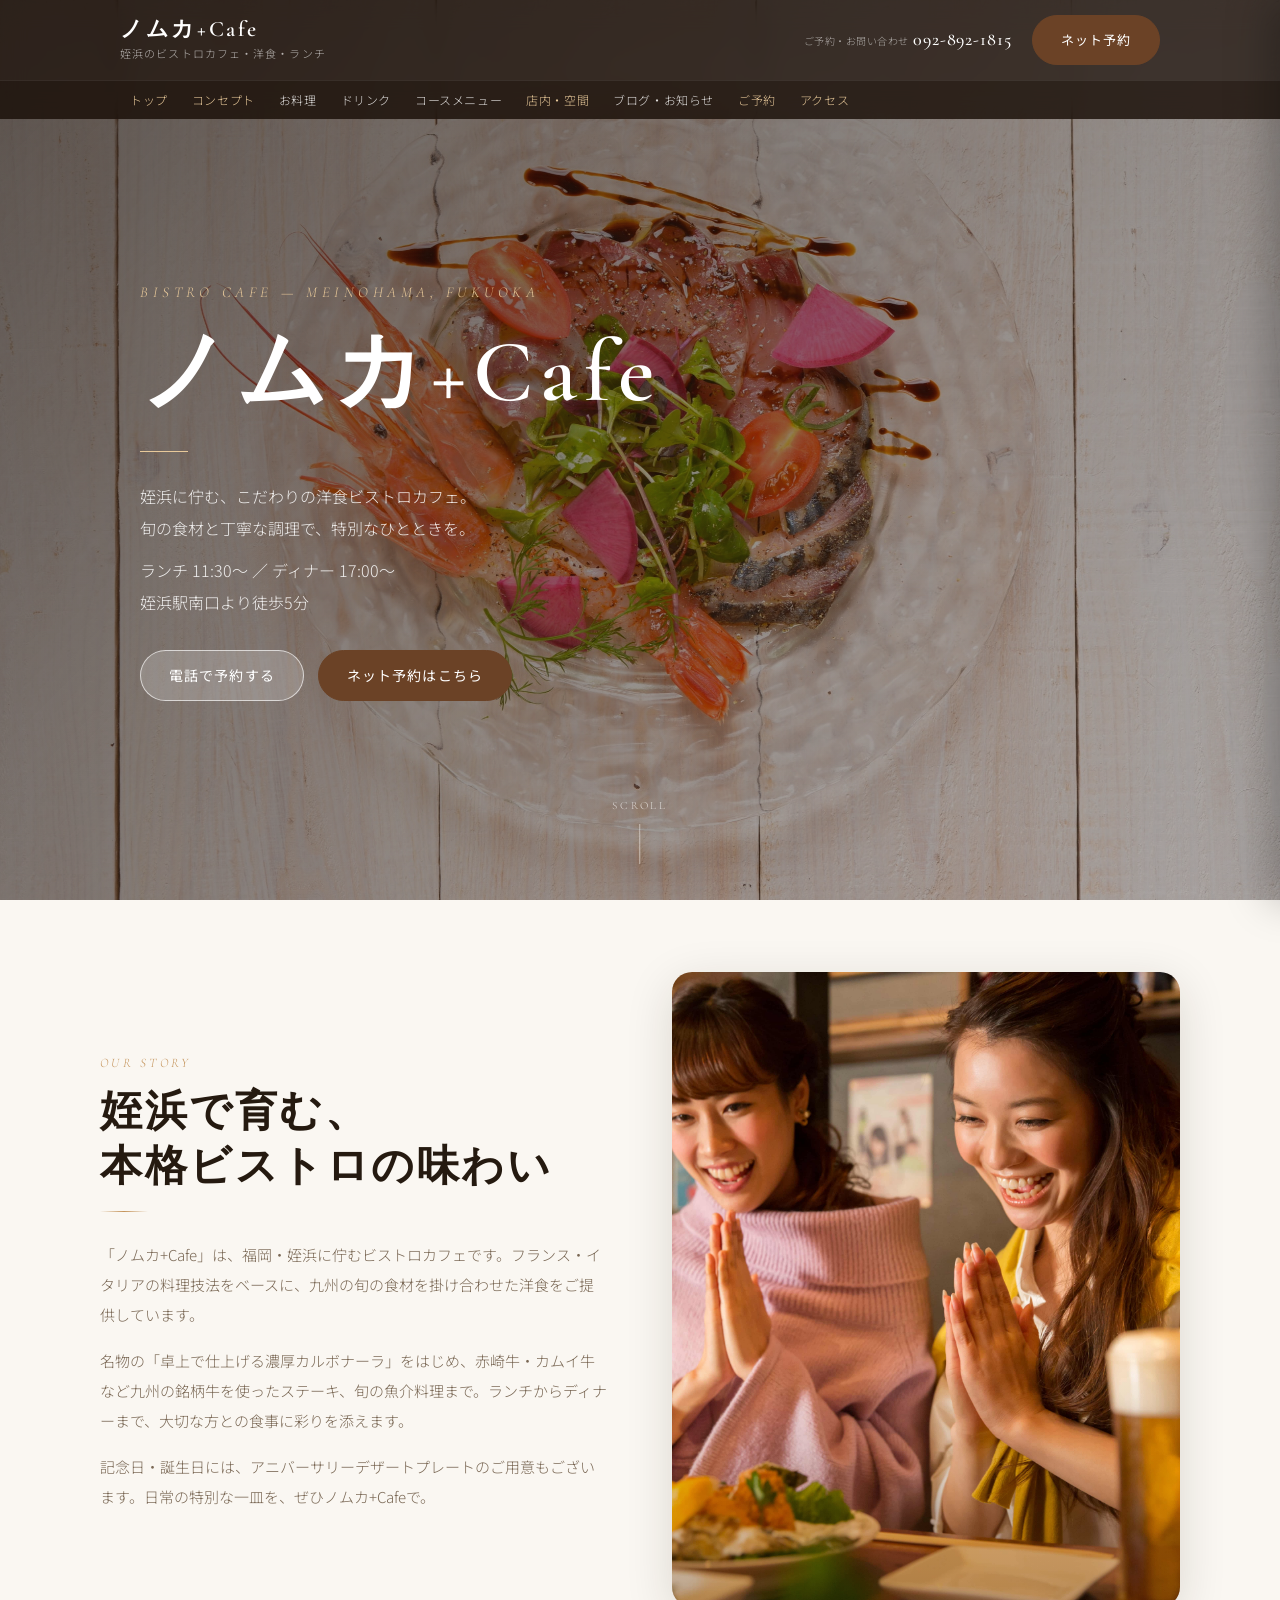
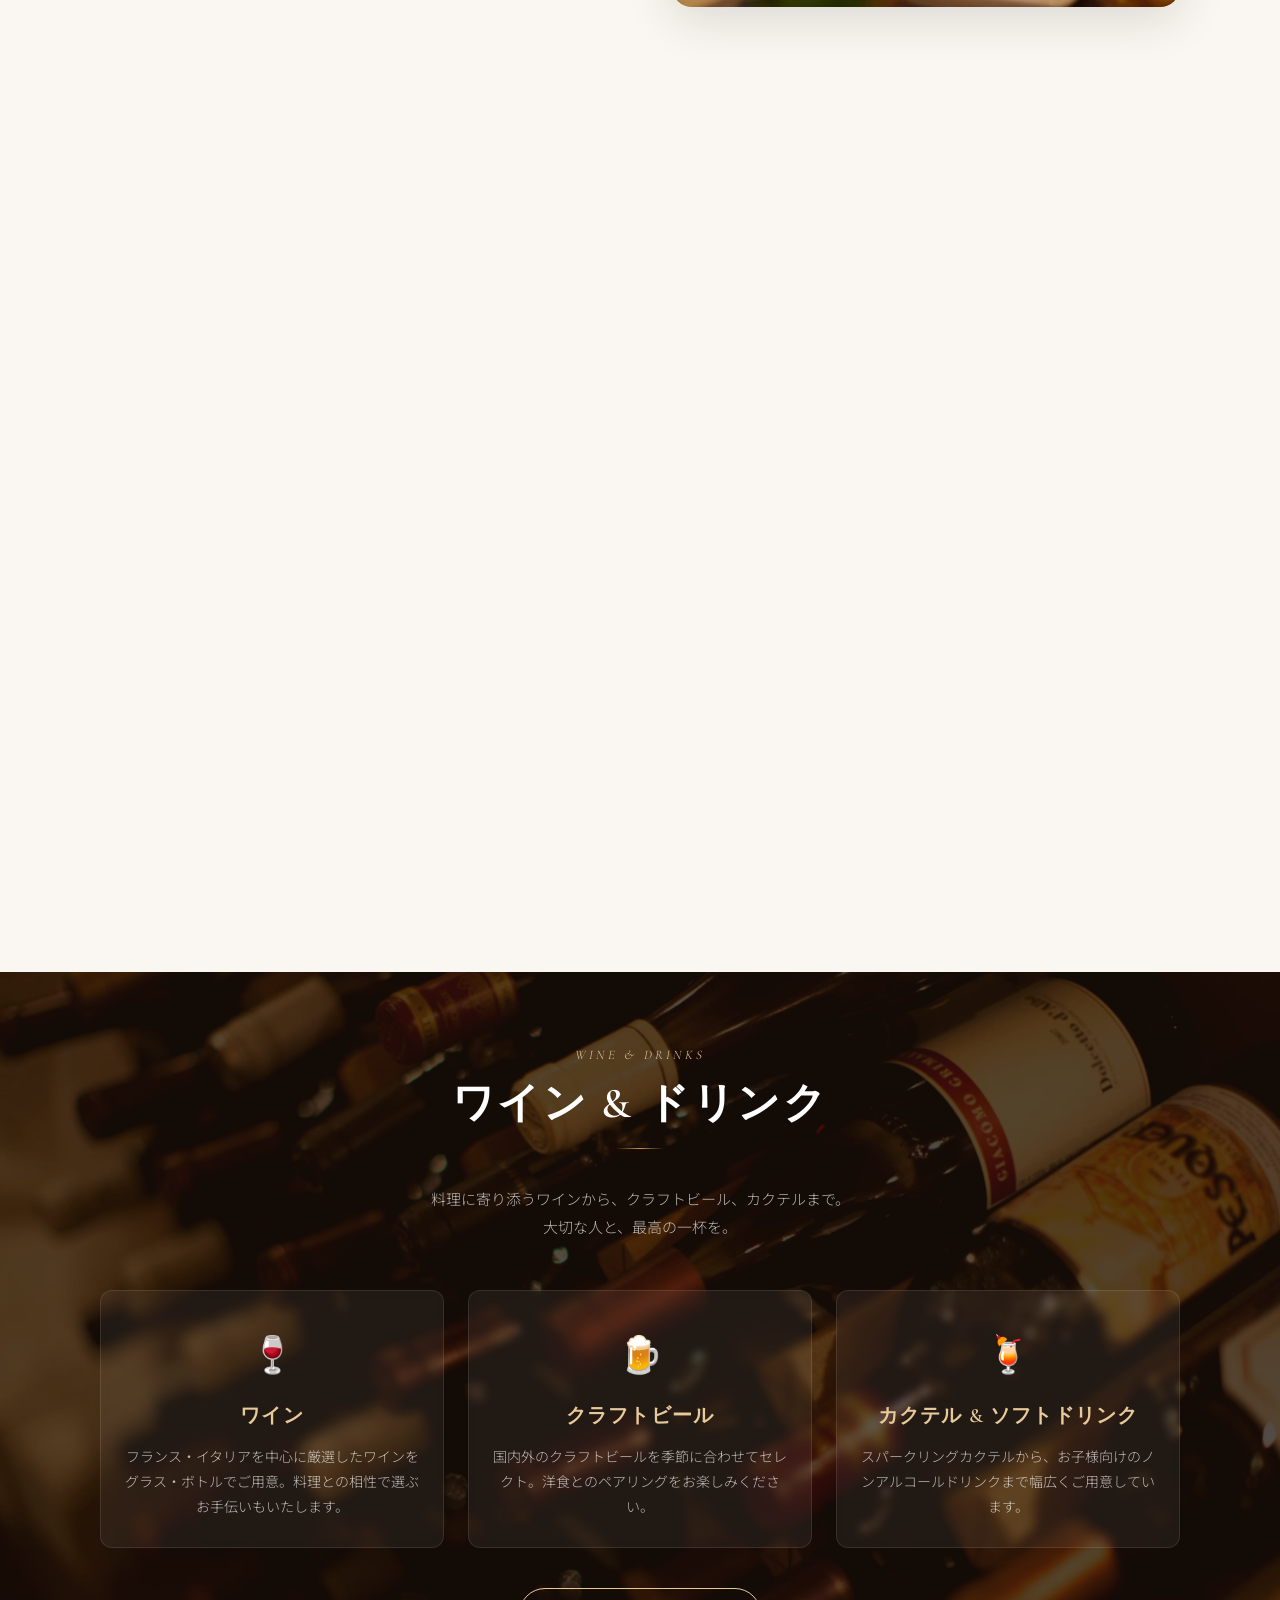
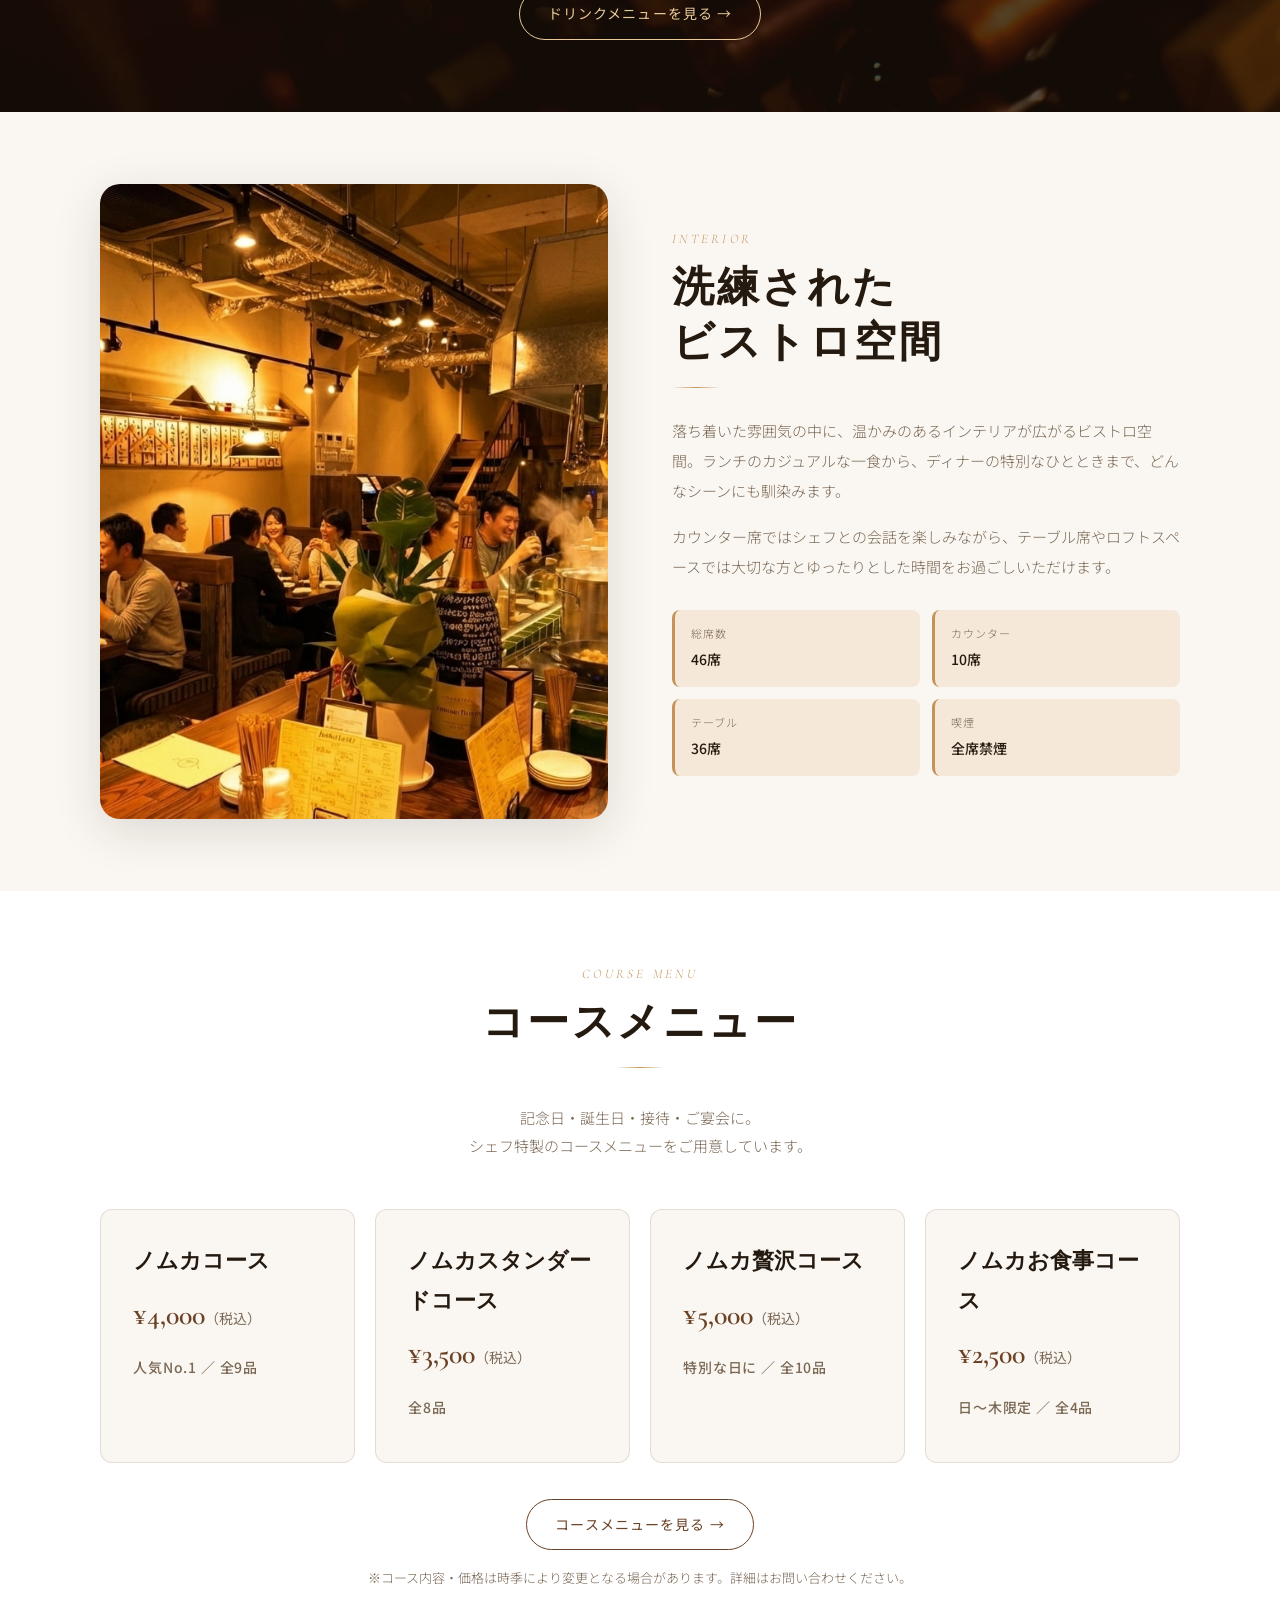
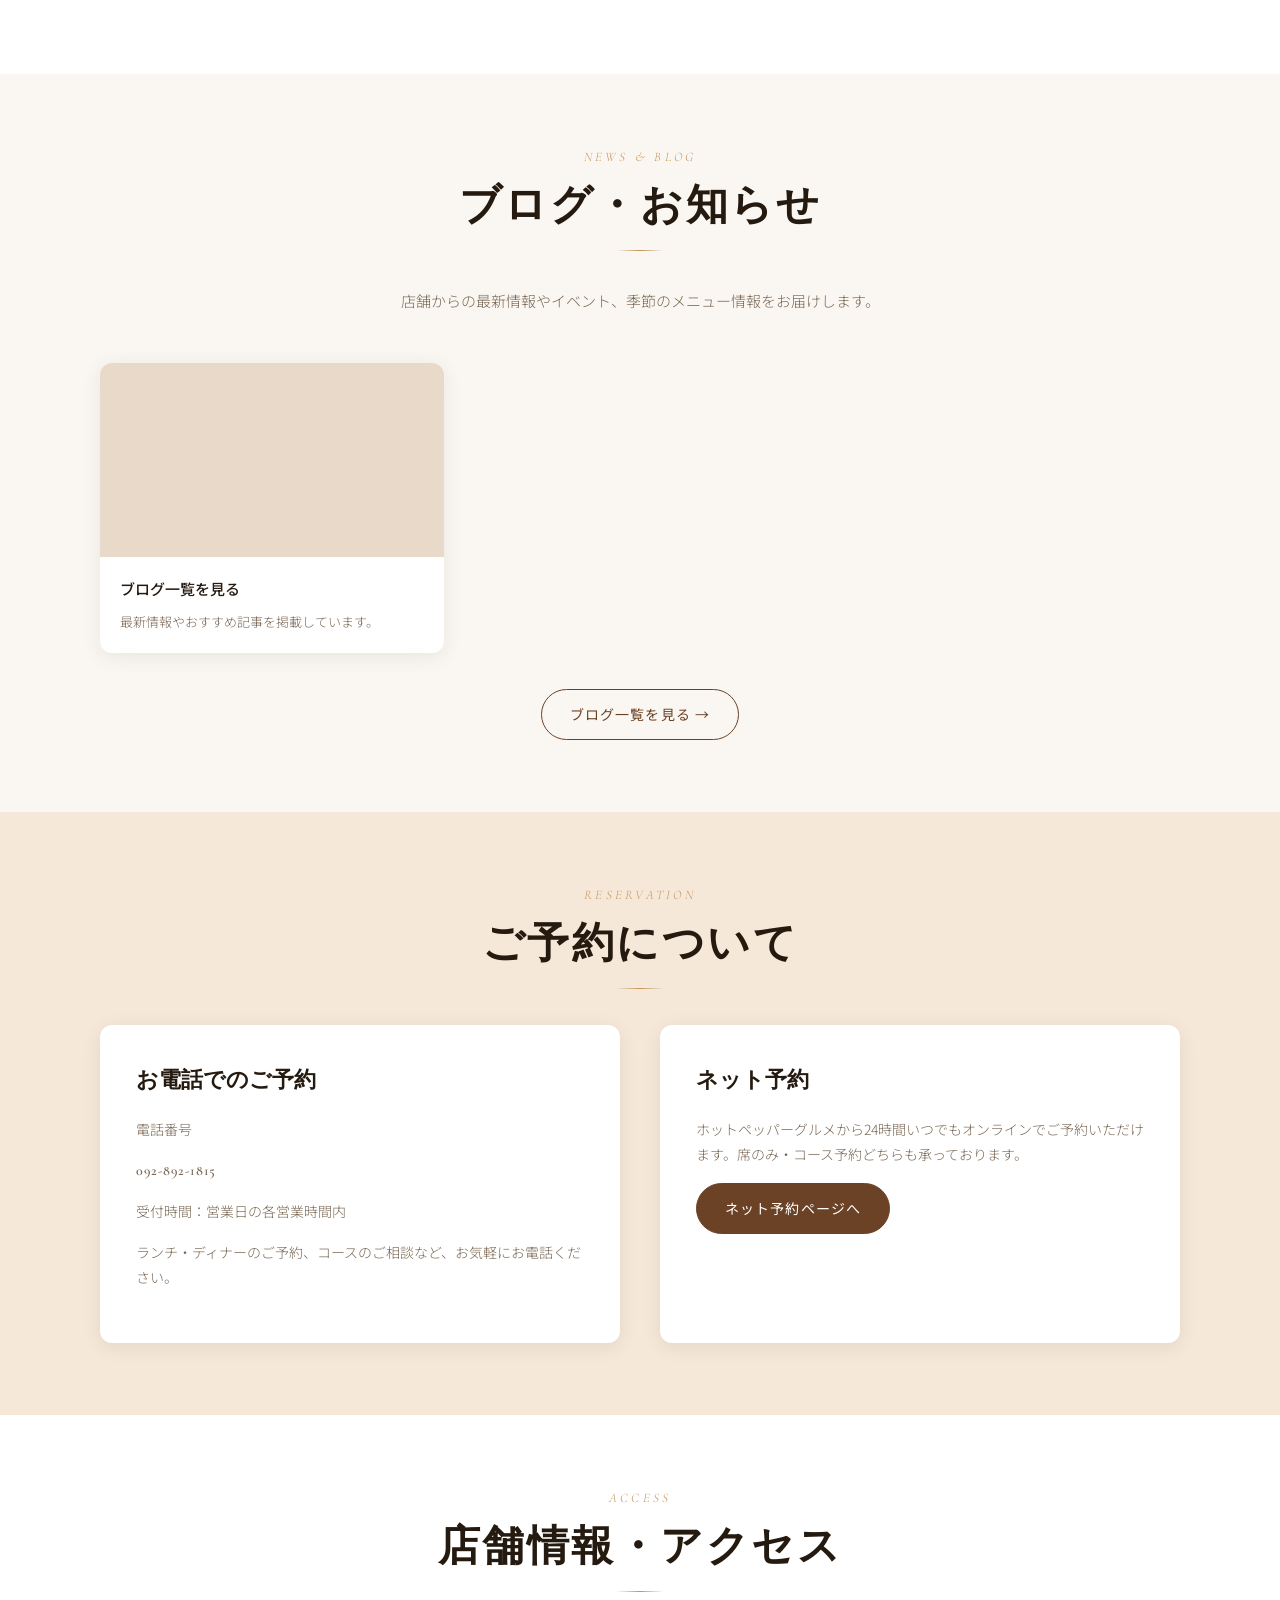
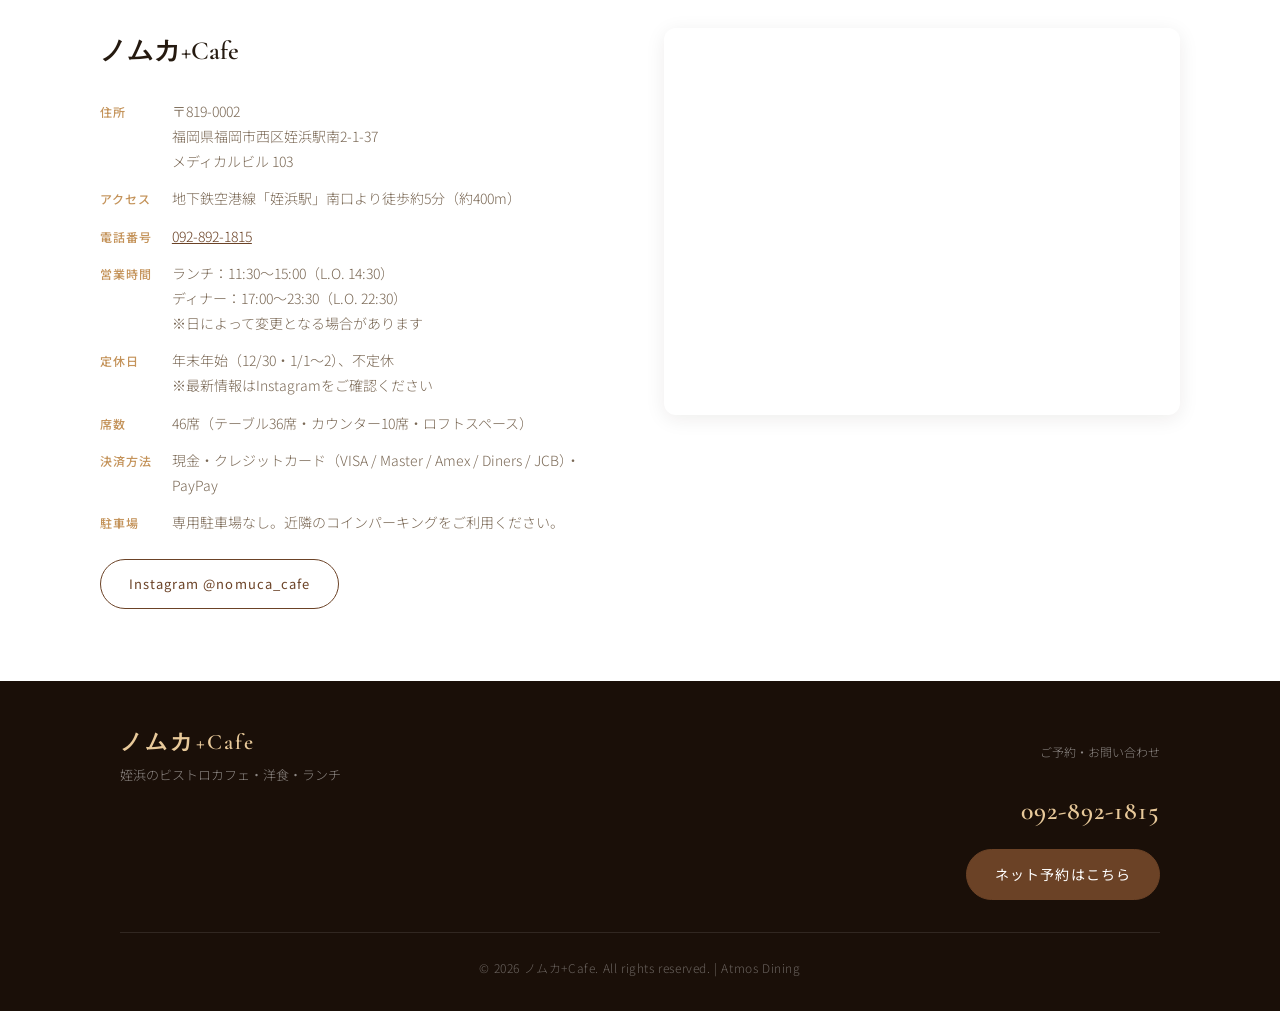
==== index.html @ c775be02 "Reduce space image size; simplify course cards on home - space-image-wrap aspect-ratio: 3/4 → 4/5 (s" ====
<!DOCTYPE html>
<html lang="ja">
<head>
<!-- Google tag (gtag.js) -->
<script async src="https://www.googletagmanager.com/gtag/js?id=G-XXXXXXXXXX"></script>
<script>
  window.dataLayer = window.dataLayer || [];
  function gtag(){dataLayer.push(arguments);}
  gtag('js', new Date());
  gtag('config', 'G-XXXXXXXXXX');
</script>
<meta charset="UTF-8">
<title>【公式】ノムカ+Cafe｜姪浜のビストロカフェ・洋食・ランチ・ディナー</title>
<meta name="viewport" content="width=device-width, initial-scale=1">
<meta name="description" content="福岡・姪浜のビストロカフェ「ノムカ+Cafe」。濃厚カルボナーラ・銘柄牛ステーキ・旬の洋食をランチ・ディナーでご提供。姪浜駅南口より徒歩5分。ご予約はお電話またはホットペッパーから。">
<link rel="icon" href="./favicon.ico">

<!-- Google Fonts -->
<link rel="preconnect" href="https://fonts.googleapis.com">
<link rel="preconnect" href="https://fonts.gstatic.com" crossorigin>
<link href="https://fonts.googleapis.com/css2?family=Cormorant+Garamond:ital,wght@0,400;0,500;0,600;1,400;1,500&family=Noto+Sans+JP:wght@300;400;500&display=swap" rel="stylesheet">

<link rel="stylesheet" href="./style.css">

<!-- 構造化データ：Restaurant -->
<script type="application/ld+json">
{
  "@context": "https://schema.org",
  "@type": "Restaurant",
  "name": "ノムカ+Cafe",
  "image": "https://nomuca-cafe.jp/images/hero-1.jpg",
  "url": "https://nomuca-cafe.jp/",
  "telephone": "092-892-1815",
  "servesCuisine": ["イタリアン","フレンチ","洋食","ビストロ","カフェ"],
  "priceRange": "￥￥",
  "hasMenu": "https://nomuca-cafe.jp/menu.html",
  "reservationUrl": "https://www.hotpepper.jp/strJ001162586/",
  "acceptsReservations": true,
  "currenciesAccepted": "JPY",
  "paymentAccepted": "現金, クレジットカード, PayPay",
  "publicAccess": true,
  "smokingAllowed": false,
  "hasMap": "https://maps.app.goo.gl/DtW5cvvBYg1HdYsL7",
  "sameAs": ["https://www.instagram.com/nomuca_cafe/"],
  "address": {
    "@type": "PostalAddress",
    "streetAddress": "姪浜駅南2-1-37 メディカルビル103",
    "addressLocality": "福岡市西区",
    "addressRegion": "福岡県",
    "postalCode": "819-0002",
    "addressCountry": "JP"
  },
  "geo": {
    "@type": "GeoCoordinates",
    "latitude": 33.5838,
    "longitude": 130.3329
  },
  "openingHoursSpecification": [
    {
      "@type": "OpeningHoursSpecification",
      "dayOfWeek": ["Monday","Tuesday","Wednesday","Thursday","Friday","Saturday","Sunday"],
      "opens": "11:30",
      "closes": "15:00"
    },
    {
      "@type": "OpeningHoursSpecification",
      "dayOfWeek": ["Monday","Tuesday","Wednesday","Thursday","Friday","Saturday","Sunday"],
      "opens": "17:00",
      "closes": "23:30"
    }
  ]
}
</script>

<!-- 構造化データ：FAQ（AEO対策） -->
<script type="application/ld+json">
{
  "@context": "https://schema.org",
  "@type": "FAQPage",
  "mainEntity": [
    {
      "@type": "Question",
      "name": "ノムカ+Cafeの営業時間は？",
      "acceptedAnswer": {
        "@type": "Answer",
        "text": "ランチは11:30〜15:00（L.O. 14:30）、ディナーは17:00〜23:30（L.O. 22:30）営業しています。"
      }
    },
    {
      "@type": "Question",
      "name": "ノムカ+Cafeはどこにありますか？",
      "acceptedAnswer": {
        "@type": "Answer",
        "text": "福岡県福岡市西区姪浜駅南2-1-37 メディカルビル103にあります。地下鉄空港線「姪浜駅」南口より徒歩約5分です。"
      }
    },
    {
      "@type": "Question",
      "name": "ノムカ+Cafeの予約はできますか？",
      "acceptedAnswer": {
        "@type": "Answer",
        "text": "はい、お電話（092-892-1815）またはホットペッパーグルメのネット予約にてご予約いただけます。"
      }
    },
    {
      "@type": "Question",
      "name": "ノムカ+Cafeの定休日はいつですか？",
      "acceptedAnswer": {
        "@type": "Answer",
        "text": "年末年始（12月30日・1月1日〜2日）のほか不定休です。最新情報はInstagram（@nomuca_cafe）でご確認ください。"
      }
    },
    {
      "@type": "Question",
      "name": "ノムカ+Cafeに駐車場はありますか？",
      "acceptedAnswer": {
        "@type": "Answer",
        "text": "専用駐車場はございません。近隣のコインパーキングをご利用ください。"
      }
    },
    {
      "@type": "Question",
      "name": "ノムカ+Cafeで使える支払い方法は？",
      "acceptedAnswer": {
        "@type": "Answer",
        "text": "現金・クレジットカード（VISA・Mastercard・Amex・Diners・JCB）・PayPayに対応しています。"
      }
    },
    {
      "@type": "Question",
      "name": "ノムカ+Cafeの名物メニューは？",
      "acceptedAnswer": {
        "@type": "Answer",
        "text": "卓上で仕上げる濃厚カルボナーラや、赤崎牛・カムイ牛などの銘柄牛ステーキが人気です。フランス料理・イタリア料理をベースにした洋食をご用意しています。"
      }
    },
    {
      "@type": "Question",
      "name": "ノムカ+Cafeは何席ありますか？",
      "acceptedAnswer": {
        "@type": "Answer",
        "text": "テーブル席36席・カウンター席10席・ロフトスペースを含む計46席ございます。お子様連れも歓迎、全席禁煙です。"
      }
    }
  ]
}
</script>

<!-- OGP -->
<meta property="og:type" content="website">
<meta property="og:site_name" content="ノムカ+Cafe">
<meta property="og:title" content="【公式】ノムカ+Cafe｜姪浜のビストロカフェ・洋食・ランチ・ディナー">
<meta property="og:description" content="福岡・姪浜のビストロカフェ。濃厚カルボナーラ・銘柄牛ステーキ・旬の洋食。姪浜駅南口より徒歩5分。">
<meta property="og:url" content="https://nomuca-cafe.jp/">
<meta property="og:image" content="https://nomuca-cafe.jp/images/hero-1.jpg">
<meta property="og:image:width" content="1200">
<meta property="og:image:height" content="630">
<meta name="twitter:card" content="summary_large_image">
<link rel="canonical" href="https://nomuca-cafe.jp/">
</head>

<body class="is-home" data-page="home">
<div id="top"></div>

<!-- 共通ヘッダー差し込み先 -->
<div id="shared-header"></div>

<main id="main">

  <!-- ========== HERO ========== -->
  <section class="hero">
    <div class="hero-slides" aria-hidden="true">
      <div class="hero-slide hero-slide-1 is-active"></div>
      <div class="hero-slide hero-slide-2"></div>
      <div class="hero-slide hero-slide-3"></div>
    </div>

    <div class="hero-inner">
      <p class="hero-eyebrow">Bistro Cafe — Meinohama, Fukuoka</p>
      <h1 class="hero-title">ノムカ+Cafe</h1>
      <div class="hero-divider"></div>
      <p class="hero-lead">
        姪浜に佇む、こだわりの洋食ビストロカフェ。<br>
        旬の食材と丁寧な調理で、特別なひとときを。
      </p>
      <p class="hero-lead">
        ランチ 11:30〜 ／ ディナー 17:00〜<br>
        姪浜駅南口より徒歩5分
      </p>
      <div class="hero-actions">
        <a href="tel:0928921815" class="btn-secondary"
          onclick="gtag('event','click_tel',{event_label:'hero_tel'});">
          電話で予約する
        </a>
        <a href="https://www.hotpepper.jp/strJ001162586/"
          target="_blank" rel="noopener" class="btn-primary"
          onclick="gtag('event','click_reserve',{event_label:'hero_reserve'});">
          ネット予約はこちら
        </a>
      </div>
    </div>

    <a href="#concept" class="scroll-indicator" aria-label="次のセクションへスクロール">
      <span class="scroll-indicator__text">Scroll</span>
      <span class="scroll-indicator__line"></span>
    </a>
  </section>

  <!-- ========== CONCEPT ========== -->
  <section id="concept" class="section concept">
    <div class="section-inner concept-inner">
      <div class="concept-text reveal-left">
        <span class="section-eyebrow">Our Story</span>
        <h2 class="section-title">姪浜で育む、<br>本格ビストロの味わい</h2>
        <div class="section-divider" style="margin-left:0;"></div>
        <p>「ノムカ+Cafe」は、福岡・姪浜に佇むビストロカフェです。フランス・イタリアの料理技法をベースに、九州の旬の食材を掛け合わせた洋食をご提供しています。</p>
        <p>名物の「卓上で仕上げる濃厚カルボナーラ」をはじめ、赤崎牛・カムイ牛など九州の銘柄牛を使ったステーキ、旬の魚介料理まで。ランチからディナーまで、大切な方との食事に彩りを添えます。</p>
        <p>記念日・誕生日には、アニバーサリーデザートプレートのご用意もございます。日常の特別な一皿を、ぜひノムカ+Cafeで。</p>
      </div>
      <div class="concept-image-wrap reveal-right">
        <div class="concept-main-image"></div>
      </div>
    </div>
  </section>

  <!-- ========== SIGNATURE DISHES ========== -->
  <section id="menu" class="section signature">
    <div class="section-inner">
      <span class="section-eyebrow">Cuisine</span>
      <h2 class="section-title">おすすめのお料理</h2>
      <div class="section-divider"></div>
      <p class="section-lead">
        フランス・イタリアの技法と九州の旬素材が出会う、<br>
        ノムカ+Cafeの自慢の一皿をご紹介します。
      </p>

      <div class="dish-grid stagger">
        <article class="dish-card reveal-up">
          <div class="dish-card-img-wrap">
            <div class="dish-card-image dish-image-1"></div>
          </div>
          <div class="dish-card-body">
            <h3>卓上で仕上げる濃厚カルボナーラ</h3>
            <p>テーブルで仕上げるパフォーマンスも魅力の名物パスタ。濃厚なクリームソースとパルミジャーノが絡み合う、贅沢な一皿。</p>
          </div>
        </article>
        <article class="dish-card reveal-up">
          <div class="dish-card-img-wrap">
            <div class="dish-card-image dish-image-2"></div>
          </div>
          <div class="dish-card-body">
            <h3>銘柄牛ステーキ</h3>
            <p>赤崎牛・カムイ牛など、選び抜いた九州の銘柄牛を丁寧に焼き上げたステーキ。素材の旨みを最大限に引き出した一皿です。</p>
          </div>
        </article>
        <article class="dish-card reveal-up">
          <div class="dish-card-img-wrap">
            <div class="dish-card-image dish-image-3"></div>
          </div>
          <div class="dish-card-body">
            <h3>あさりのワインバター蒸し</h3>
            <p>旬のあさりをワインとバターで蒸し上げた、やさしい旨みの一品。ワインやシャンパンとの相性も抜群です。</p>
          </div>
        </article>
      </div>

      <div class="more-link" style="margin-top:40px;">
        <a href="./menu.html" class="btn-secondary">お料理をもっと見る →</a>
      </div>
    </div>
  </section>

  <!-- ========== DRINKS ========== -->
  <section id="drink" class="section drinks">
    <div class="section-inner">
      <span class="section-eyebrow">Wine &amp; Drinks</span>
      <h2 class="section-title">ワイン &amp; ドリンク</h2>
      <div class="section-divider"></div>
      <p class="section-lead">
        料理に寄り添うワインから、クラフトビール、カクテルまで。<br>
        大切な人と、最高の一杯を。
      </p>

      <div class="drink-highlights stagger">
        <div class="drink-highlight-card reveal-up">
          <div class="drink-icon">🍷</div>
          <h3>ワイン</h3>
          <p>フランス・イタリアを中心に厳選したワインをグラス・ボトルでご用意。料理との相性で選ぶお手伝いもいたします。</p>
        </div>
        <div class="drink-highlight-card reveal-up">
          <div class="drink-icon">🍺</div>
          <h3>クラフトビール</h3>
          <p>国内外のクラフトビールを季節に合わせてセレクト。洋食とのペアリングをお楽しみください。</p>
        </div>
        <div class="drink-highlight-card reveal-up">
          <div class="drink-icon">🍹</div>
          <h3>カクテル &amp; ソフトドリンク</h3>
          <p>スパークリングカクテルから、お子様向けのノンアルコールドリンクまで幅広くご用意しています。</p>
        </div>
      </div>

      <div class="more-link">
        <a href="./drink.html" class="btn-secondary" style="color:#E8C99A;border-color:#E8C99A;">ドリンクメニューを見る →</a>
      </div>
    </div>
  </section>

  <!-- ========== SPACE ========== -->
  <section id="space" class="section space">
    <div class="section-inner space-inner">
      <div class="space-image-wrap reveal-left">
        <div class="space-main-image"></div>
      </div>
      <div class="space-text reveal-right">
        <span class="section-eyebrow">Interior</span>
        <h2 class="section-title">洗練された<br>ビストロ空間</h2>
        <div class="section-divider" style="margin-left:0;"></div>
        <p>落ち着いた雰囲気の中に、温かみのあるインテリアが広がるビストロ空間。ランチのカジュアルな一食から、ディナーの特別なひとときまで、どんなシーンにも馴染みます。</p>
        <p>カウンター席ではシェフとの会話を楽しみながら、テーブル席やロフトスペースでは大切な方とゆったりとした時間をお過ごしいただけます。</p>

        <div class="space-facts">
          <div class="space-fact">
            <div class="space-fact-label">総席数</div>
            <div class="space-fact-value">46席</div>
          </div>
          <div class="space-fact">
            <div class="space-fact-label">カウンター</div>
            <div class="space-fact-value">10席</div>
          </div>
          <div class="space-fact">
            <div class="space-fact-label">テーブル</div>
            <div class="space-fact-value">36席</div>
          </div>
          <div class="space-fact">
            <div class="space-fact-label">喫煙</div>
            <div class="space-fact-value">全席禁煙</div>
          </div>
        </div>
      </div>
    </div>
  </section>

  <!-- ========== COURSE (HOME PREVIEW) ========== -->
  <section id="course" class="section course-home">
    <div class="section-inner">
      <span class="section-eyebrow">Course Menu</span>
      <h2 class="section-title">コースメニュー</h2>
      <div class="section-divider"></div>
      <p class="section-lead">
        記念日・誕生日・接待・ご宴会に。<br>
        シェフ特製のコースメニューをご用意しています。
      </p>

      <div class="course-home-grid stagger">
        <div class="course-home-card reveal-up">
          <h3>ノムカコース</h3>
          <div class="course-home-price">¥4,000<span>（税込）</span></div>
          <p class="course-home-badge">人気No.1 ／ 全9品</p>
        </div>
        <div class="course-home-card reveal-up">
          <h3>ノムカスタンダードコース</h3>
          <div class="course-home-price">¥3,500<span>（税込）</span></div>
          <p class="course-home-badge">全8品</p>
        </div>
        <div class="course-home-card reveal-up">
          <h3>ノムカ贅沢コース</h3>
          <div class="course-home-price">¥5,000<span>（税込）</span></div>
          <p class="course-home-badge">特別な日に ／ 全10品</p>
        </div>
        <div class="course-home-card reveal-up">
          <h3>ノムカお食事コース</h3>
          <div class="course-home-price">¥2,500<span>（税込）</span></div>
          <p class="course-home-badge">日〜木限定 ／ 全4品</p>
        </div>
      </div>

      <div class="more-link" style="margin-top:36px;">
        <a href="./course.html" class="btn-secondary">コースメニューを見る →</a>
      </div>
      <p style="text-align:center;font-size:13px;color:var(--text-sub);margin-top:16px;">
        ※コース内容・価格は時季により変更となる場合があります。詳細はお問い合わせください。
      </p>
    </div>
  </section>

  <!-- ========== BLOG ========== -->
  <section id="blog" class="section blog">
    <div class="section-inner">
      <span class="section-eyebrow">News &amp; Blog</span>
      <h2 class="section-title">ブログ・お知らせ</h2>
      <div class="section-divider"></div>
      <p class="section-lead">店舗からの最新情報やイベント、季節のメニュー情報をお届けします。</p>

      <div class="blog-grid stagger" id="blog-latest-grid">
        <article class="blog-card">
          <a href="./blog/index.html">
            <div class="blog-image"></div>
            <div class="blog-body">
              <h3 class="blog-title">ブログ一覧を見る</h3>
              <p class="blog-excerpt">最新情報やおすすめ記事を掲載しています。</p>
            </div>
          </a>
        </article>
      </div>

      <div class="more-link" style="margin-top:36px;">
        <a href="./blog/index.html" class="btn-secondary">ブログ一覧を見る →</a>
      </div>
    </div>
  </section>

  <!-- 共通フッター差し込み先 -->
  <div id="shared-bottom"></div>

  <!-- ページトップ -->
  <a href="#top" class="page-top" aria-label="ページの先頭へ戻る">＾</a>

</main>

<script src="./common.js"></script>
<script>
/* ヒーロー スライドショー (Ken Burns付き) */
(function () {
  const slides = document.querySelectorAll('.hero-slide');
  if (slides.length < 2) return;
  let current = 0;

  // 初期: 1枚目を z=1 に
  slides[0].style.zIndex = 1;

  setInterval(function () {
    const next = (current + 1) % slides.length;

    // 次スライドを最前面(z=2)に持ってきてフェードイン
    slides[next].style.zIndex = 2;
    slides[next].classList.add('is-active');

    const prev = current;
    setTimeout(function () {
      // 前スライドをフェードアウトして背面へ
      slides[prev].classList.remove('is-active');
      slides[prev].style.zIndex = 0;
      // 現スライドを z=1 に下げる → 次の遷移で必ず z=2 が上に来る
      // （3→1 のループ時も同様に正しく動作）
      slides[next].style.zIndex = 1;
    }, 1800);                                // transition 1.8s 後

    current = next;
  }, 5000);                                 // 5秒ごとに切り替え
})();

/* トップ：ブログ最新3件を自動表示 */
(function () {
  const grid = document.getElementById('blog-latest-grid');
  if (!grid) return;

  function esc(s) {
    return String(s ?? '').replaceAll('&','&amp;').replaceAll('<','&lt;')
      .replaceAll('>','&gt;').replaceAll('"','&quot;').replaceAll("'","&#39;");
  }
  function fmtDate(d) {
    const m = String(d || '').match(/^(\d{4})-(\d{2})-(\d{2})$/);
    return m ? `${m[1]}.${m[2]}.${m[3]}` : esc(d || '');
  }

  fetch('./blog/posts.json', { cache: 'no-store' })
    .then(r => { if (!r.ok) throw new Error(); return r.json(); })
    .then(data => {
      const posts = data.posts ?? data;
      if (!Array.isArray(posts)) throw new Error();
      posts.sort((a, b) => String(b.date || '').localeCompare(String(a.date || '')));
      const top3 = posts.slice(0, 3);
      if (top3.length === 0) throw new Error();
      grid.innerHTML = '';
      top3.forEach(p => {
        const img = p.image ? String(p.image).replace(/^\.\//, './blog/') : '';
        const bg  = img ? `background-image:url('${esc(img)}');` : '';
        const el  = document.createElement('article');
        el.className = 'blog-card';
        el.innerHTML = `
          <a href="./blog/posts/post.html?slug=${encodeURIComponent(p.slug)}">
            <div class="blog-image" style="${bg}"></div>
            <div class="blog-body">
              <time class="blog-date" datetime="${esc(p.date)}">${fmtDate(p.date)}</time>
              <h3 class="blog-title">${esc(p.title)}</h3>
              <p class="blog-excerpt">${esc(p.excerpt)}</p>
            </div>
          </a>`;
        grid.appendChild(el);
      });
    })
    .catch(() => {
      grid.innerHTML = `
        <article class="blog-card">
          <a href="./blog/index.html">
            <div class="blog-image"></div>
            <div class="blog-body">
              <h3 class="blog-title">ブログ一覧を見る</h3>
              <p class="blog-excerpt">最新情報やおすすめ記事を掲載しています。</p>
            </div>
          </a>
        </article>`;
    });
})();
</script>

</body>
</html>
---- style.css ----
/* ============================================================
   ノムカ+Cafe — style.css
   Modern bistro design: Cormorant Garamond × Noto Sans JP
   Color: warm espresso × amber gold × cream
   ============================================================ */

/* --------------- CSS variables --------------- */

:root {
  --header-h: 80px;

  /* ===== THEME COLOR (NOMUCA / Warm Bistro) ===== */
  --primary:        #6B4226;
  --primary-hover:  #522F1A;
  --primary-soft:   #F5E8D8;
  --primary-ink:    #fff;
  --accent:         #C4935A;
  --accent-light:   #E8C99A;
  --bg:             #FAF7F2;
  --bg-dark:        #1A0F08;
  --text:           #251A10;
  --text-sub:       #7A6855;
  --border:         rgba(107, 66, 38, 0.15);
  --radius:         12px;
  --radius-lg:      20px;
  --shadow:         0 4px 20px rgba(37, 26, 16, 0.08);
  --shadow-lg:      0 12px 48px rgba(37, 26, 16, 0.14);
  --transition:     0.3s ease;
}


/* --------------- reset & base --------------- */

*,
*::before,
*::after { box-sizing: border-box; }

html { scroll-behavior: smooth; }

body {
  margin: 0;
  font-family: "Noto Sans JP", "Hiragino Kaku Gothic ProN", sans-serif;
  font-weight: 300;
  color: var(--text);
  background-color: var(--bg);
  line-height: 1.8;
}

img {
  max-width: 100%;
  height: auto;
  display: block;
}

a { color: inherit; text-decoration: none; }

ul { margin: 0; padding: 0; list-style: none; }

h1, h2, h3, h4 {
  margin: 0;
  font-weight: 600;
}


/* --------------- layout helpers --------------- */

.section {
  padding: 72px 20px;
  scroll-margin-top: var(--header-h);
}

.section-inner {
  max-width: 1080px;
  margin: 0 auto;
}

/* --------------- section title (elegant) --------------- */

.section-eyebrow {
  display: block;
  font-family: 'Cormorant Garamond', 'Georgia', serif;
  font-style: italic;
  font-size: 13px;
  letter-spacing: 0.25em;
  color: var(--accent);
  text-align: center;
  margin-bottom: 10px;
  text-transform: uppercase;
}

.section-title {
  font-family: 'Cormorant Garamond', 'Georgia', serif;
  font-size: clamp(28px, 4vw, 42px);
  font-weight: 600;
  letter-spacing: 0.06em;
  text-align: center;
  margin-bottom: 0;
  color: var(--text);
  line-height: 1.3;
}

.section-divider {
  width: 48px;
  height: 1px;
  background: linear-gradient(90deg, transparent, var(--accent), transparent);
  margin: 16px auto 36px;
}

.section-lead {
  text-align: center;
  color: var(--text-sub);
  font-size: 15px;
  line-height: 1.9;
  margin-bottom: 48px;
}

/* --------------- scroll reveal --------------- */

.section,
.reveal-up,
.reveal-left,
.reveal-right {
  transition: opacity 0.75s ease, transform 0.75s ease;
  will-change: opacity, transform;
}

/* TOP page section default (hidden) */
body.is-home .section {
  opacity: 0;
  transform: translateY(28px);
}
body.is-home .section.is-inview {
  opacity: 1;
  transform: translateY(0);
}

/* Reveal helpers for non-section elements */
.reveal-up   { opacity: 0; transform: translateY(28px); }
.reveal-left { opacity: 0; transform: translateX(-28px); }
.reveal-right{ opacity: 0; transform: translateX(28px); }

.reveal-up.is-inview,
.reveal-left.is-inview,
.reveal-right.is-inview {
  opacity: 1;
  transform: translate(0);
}

/* Stagger for grid children */
.stagger > *:nth-child(1) { transition-delay: 0s; }
.stagger > *:nth-child(2) { transition-delay: 0.1s; }
.stagger > *:nth-child(3) { transition-delay: 0.2s; }
.stagger > *:nth-child(4) { transition-delay: 0.3s; }

/* Sub-pages: always show */
body:not(.is-home) .section {
  opacity: 1;
  transform: none;
  transition: none;
}

@media (prefers-reduced-motion: reduce) {
  .section, .reveal-up, .reveal-left, .reveal-right {
    opacity: 1;
    transform: none;
    transition: none;
  }
}


/* --------------- buttons --------------- */

.btn-primary,
.btn-secondary {
  display: inline-block;
  padding: 12px 28px;
  border-radius: 999px;
  font-size: 14px;
  font-weight: 400;
  letter-spacing: 0.08em;
  border: 1px solid transparent;
  transition: all 0.25s ease;
  white-space: nowrap;
  font-family: "Noto Sans JP", sans-serif;
}

.btn-primary {
  background-color: var(--primary);
  color: #fff;
  border-color: var(--primary);
}
.btn-primary:hover {
  background-color: var(--primary-hover);
  border-color: var(--primary-hover);
  transform: translateY(-1px);
  box-shadow: 0 6px 20px rgba(107, 66, 38, 0.3);
}

.btn-secondary {
  background-color: transparent;
  color: var(--primary);
  border-color: var(--primary);
}
.btn-secondary:hover {
  background-color: var(--primary-soft);
  transform: translateY(-1px);
}

/* Hero内の電話ボタン：写真の上でも必ず見えるよう白系で上書き */
.hero .btn-secondary {
  background-color: rgba(255, 255, 255, 0.18);
  color: #fff;
  border-color: rgba(255, 255, 255, 0.65);
  backdrop-filter: blur(4px);
}
.hero .btn-secondary:hover {
  background-color: rgba(255, 255, 255, 0.30);
  border-color: rgba(255, 255, 255, 0.9);
  transform: translateY(-1px);
}


/* --------------- page top button --------------- */

.page-top {
  position: fixed;
  right: 20px;
  bottom: calc(20px + env(safe-area-inset-bottom, 0px));
  width: 50px;
  height: 50px;
  border-radius: 999px;
  display: grid;
  place-items: center;
  background: var(--primary);
  color: #fff;
  border: 1px solid var(--primary);
  box-shadow: 0 4px 16px rgba(107, 66, 38, 0.35);
  font-size: 32px;
  line-height: 1;
  z-index: 900;
  opacity: 0;
  transform: translateY(12px) scaleX(1.5);
  pointer-events: none;
  transition: opacity 0.2s ease, transform 0.2s ease, background-color 0.2s ease;
}
.page-top.is-show {
  opacity: 1;
  transform: translateY(0) scaleX(1.5);
  pointer-events: auto;
}
.page-top:hover {
  background: var(--primary-hover);
  border-color: var(--primary-hover);
}


/* --------------- header --------------- */

.site-header {
  position: fixed;
  top: 0;
  left: 0;
  width: 100%;
  z-index: 1000;
  background: rgba(26, 15, 8, 0.7);
  backdrop-filter: blur(12px);
  -webkit-backdrop-filter: blur(12px);
  color: #fff;
  transition: background 0.3s ease;
}

.header-inner {
  max-width: 1080px;
  margin: 0 auto;
  padding: 0 20px;
  height: var(--header-h);
  display: flex;
  align-items: center;
  justify-content: space-between;
  gap: 20px;
}

.header-brand {
  display: flex;
  flex-direction: column;
  gap: 2px;
}

.site-logo {
  font-family: 'Cormorant Garamond', serif;
  font-size: 22px;
  font-weight: 600;
  letter-spacing: 0.12em;
  color: #fff;
  line-height: 1.2;
}

.site-tagline {
  font-size: 11px;
  color: rgba(255,255,255,0.65);
  letter-spacing: 0.1em;
}

.header-right {
  display: flex;
  align-items: center;
  gap: 20px;
}

.header-tel {
  display: flex;
  flex-direction: column;
  text-align: right;
  line-height: 1.3;
}
.tel-label {
  font-size: 10px;
  color: rgba(255,255,255,0.6);
  letter-spacing: 0.05em;
}
.tel-number {
  font-size: 18px;
  font-weight: 500;
  font-family: 'Cormorant Garamond', serif;
  letter-spacing: 0.05em;
}

.header-reserve { font-size: 13px; }

/* Desktop nav */
.global-nav {
  background: rgba(26, 15, 8, 0.4);
  border-top: 1px solid rgba(255,255,255,0.08);
}
.global-nav ul {
  max-width: 1080px;
  margin: 0 auto;
  padding: 0 20px;
  display: flex;
  gap: 4px;
  flex-wrap: wrap;
}
.global-nav a {
  display: block;
  padding: 8px 10px;
  font-size: 12px;
  color: rgba(255,255,255,0.85);
  letter-spacing: 0.05em;
  transition: color 0.2s;
}
.global-nav a:hover,
.global-nav a[aria-current="page"] {
  color: var(--accent-light);
}

.header-only-desktop { display: block; }

/* Hamburger */
.nav-toggle {
  display: none;
  appearance: none;
  -webkit-appearance: none;
  background: transparent;
  border: 1px solid rgba(255,255,255,0.3);
  border-radius: 8px;
  padding: 10px;
  cursor: pointer;
  line-height: 0;
}
.nav-toggle__bar {
  display: block;
  width: 22px;
  height: 2px;
  margin: 4px 0;
  background: #fff;
  border-radius: 2px;
}


/* --------------- drawer (mobile) --------------- */

.drawer-overlay {
  position: fixed;
  inset: 0;
  background: rgba(0,0,0,0.5);
  opacity: 0;
  pointer-events: none;
  transition: opacity 0.25s ease;
  z-index: 999;
}
.drawer {
  position: fixed;
  top: 0;
  right: 0;
  height: 100dvh;
  width: min(84vw, 340px);
  background: var(--bg-dark);
  color: #fff;
  transform: translateX(100%);
  transition: transform 0.25s ease;
  z-index: 1001;
  padding: 20px 20px 28px;
  overflow-y: auto;
  -webkit-overflow-scrolling: touch;
  box-shadow: -12px 0 40px rgba(0,0,0,0.25);
}
.drawer.is-open { transform: translateX(0); }
.drawer-overlay.is-open { opacity: 1; pointer-events: auto; }

.drawer-close {
  appearance: none;
  -webkit-appearance: none;
  background: transparent;
  border: 0;
  font-size: 30px;
  line-height: 1;
  cursor: pointer;
  margin-left: auto;
  display: block;
  color: #fff;
  padding: 4px;
}

.drawer-logo {
  font-family: 'Cormorant Garamond', serif;
  font-size: 18px;
  font-weight: 600;
  letter-spacing: 0.1em;
  color: var(--accent-light);
  margin: 12px 0 20px;
  text-align: center;
}

.drawer nav ul { padding: 0; }
.drawer nav a {
  display: block;
  padding: 14px 8px;
  border-bottom: 1px solid rgba(255,255,255,0.08);
  color: rgba(255,255,255,0.9);
  font-size: 15px;
  letter-spacing: 0.05em;
  transition: color 0.2s, padding-left 0.2s;
}
.drawer nav a:hover { color: var(--accent-light); padding-left: 16px; }

.drawer-footer {
  margin-top: 28px;
  text-align: center;
  font-size: 13px;
  color: rgba(255,255,255,0.5);
}
.drawer-footer .tel-num {
  font-family: 'Cormorant Garamond', serif;
  font-size: 20px;
  color: var(--accent-light);
  display: block;
  margin-bottom: 12px;
}


/* --------------- hero --------------- */

.hero {
  position: relative;
  height: 100vh;
  height: 100svh;
  height: 100dvh;
  display: flex;
  align-items: center;
  justify-content: flex-start;
  color: #fff;
  overflow: hidden;
  background-color: var(--bg-dark);
}

/* Slides */
.hero-slides {
  position: absolute;
  inset: 0;
  z-index: 0;
}
.hero-slide {
  position: absolute;
  inset: 0;
  background-size: cover;
  background-position: center;
  opacity: 0;
  transition: opacity 1.8s ease;
  will-change: transform;
}
.hero-slide.is-active { opacity: 1; }

/* Ken Burns — is-active に依存せず常時ループ再生
   これにより切り替え時に transform がリセットされない */
.hero-slide-1 {
  background-image: url("./images/hero-1.jpg");
  animation: kenBurns1 18s ease-in-out infinite alternate;
}
.hero-slide-2 {
  background-image: url("./images/hero-2.jpg");
  animation: kenBurns2 18s ease-in-out infinite alternate;
  animation-delay: -6s;
}
.hero-slide-3 {
  background-image: url("./images/hero-3.jpg");
  animation: kenBurns3 18s ease-in-out infinite alternate;
  animation-delay: -12s;
}

@keyframes kenBurns1 {
  0%   { transform: scale(1.0)  translate(0,    0);    }
  100% { transform: scale(1.07) translate(1.5%, 1%);   }
}
@keyframes kenBurns2 {
  0%   { transform: scale(1.07) translate(-1.5%, -0.5%); }
  100% { transform: scale(1.0)  translate(0.5%,  0.5%);  }
}
@keyframes kenBurns3 {
  0%   { transform: scale(1.0)  translate(0,    1%);   }
  100% { transform: scale(1.07) translate(-1%, -0.5%); }
}

/* Dark overlay with gradient */
.hero::before {
  content: "";
  position: absolute;
  inset: 0;
  z-index: 1;
  background: linear-gradient(
    135deg,
    rgba(26, 15, 8, 0.72) 0%,
    rgba(26, 15, 8, 0.50) 50%,
    rgba(26, 15, 8, 0.30) 100%
  );
}

/* Text content */
.hero-inner {
  position: relative;
  z-index: 2;
  max-width: 1080px;
  width: 100%;
  margin: 0 auto;
  padding: 0 40px;
  padding-top: var(--header-h);
}

.hero-eyebrow {
  font-family: 'Cormorant Garamond', serif;
  font-style: italic;
  font-size: 15px;
  letter-spacing: 0.3em;
  color: var(--accent-light);
  margin: 0 0 16px;
  text-transform: uppercase;
  opacity: 0;
  animation: fadeInUp 0.8s ease 0.3s forwards;
}

.hero-title {
  font-family: 'Cormorant Garamond', serif;
  font-size: clamp(42px, 8vw, 88px);
  font-weight: 600;
  letter-spacing: 0.08em;
  line-height: 1.15;
  margin: 0 0 24px;
  color: #fff;
  opacity: 0;
  animation: fadeInUp 0.8s ease 0.5s forwards;
}

.hero-lead {
  font-size: clamp(14px, 2vw, 16px);
  font-weight: 300;
  line-height: 2;
  color: rgba(255,255,255,0.88);
  margin: 0 0 10px;
  max-width: 500px;
  opacity: 0;
  animation: fadeInUp 0.8s ease 0.7s forwards;
}

.hero-divider {
  width: 48px;
  height: 1px;
  background: var(--accent-light);
  margin: 28px 0;
  opacity: 0;
  animation: fadeInUp 0.8s ease 0.8s forwards;
}

.hero-actions {
  display: flex;
  gap: 14px;
  flex-wrap: wrap;
  margin-top: 32px;
  opacity: 0;
  animation: fadeInUp 0.8s ease 1s forwards;
}

@keyframes fadeInUp {
  from { opacity: 0; transform: translateY(20px); }
  to   { opacity: 1; transform: translateY(0); }
}

/* Scroll indicator */
.scroll-indicator {
  position: absolute;
  bottom: 36px;
  left: 50%;
  transform: translateX(-50%);
  z-index: 2;
  display: flex;
  flex-direction: column;
  align-items: center;
  gap: 8px;
  color: rgba(255,255,255,0.7);
  opacity: 0;
  animation: fadeIn 1s ease 1.5s forwards;
}
.scroll-indicator__text {
  font-family: 'Cormorant Garamond', serif;
  font-size: 11px;
  letter-spacing: 0.25em;
  text-transform: uppercase;
}
.scroll-indicator__line {
  width: 1px;
  height: 40px;
  background: rgba(255,255,255,0.5);
  animation: scrollLine 1.8s ease-in-out infinite;
}
@keyframes scrollLine {
  0%   { transform: scaleY(0); transform-origin: top; }
  50%  { transform: scaleY(1); transform-origin: top; }
  51%  { transform: scaleY(1); transform-origin: bottom; }
  100% { transform: scaleY(0); transform-origin: bottom; }
}
@keyframes fadeIn {
  to { opacity: 1; }
}


/* --------------- concept section --------------- */

.concept {
  background: var(--bg);
}

.concept-inner {
  display: grid;
  grid-template-columns: 1fr 1fr;
  gap: 64px;
  align-items: center;
}

.concept-text {}
.concept-text .section-title { text-align: left; }
.concept-text .section-eyebrow { text-align: left; }
.concept-text .section-divider { margin: 16px 0 28px; }

.concept-text p {
  color: var(--text-sub);
  line-height: 2;
  margin: 0 0 16px;
  font-size: 15px;
}

.concept-image-wrap {
  position: relative;
  border-radius: var(--radius-lg);
  overflow: hidden;
  aspect-ratio: 4/5;
  box-shadow: var(--shadow-lg);
}
.concept-image-wrap::before {
  content: "";
  position: absolute;
  inset: 0;
  background: linear-gradient(to bottom, transparent 60%, rgba(26,15,8,0.25));
  z-index: 1;
}
.concept-main-image {
  width: 100%;
  height: 100%;
  background-image: url("./images/concept-nomuca.jpg");
  background-size: cover;
  background-position: center;
  transition: transform 0.8s ease;
}
.concept-image-wrap:hover .concept-main-image {
  transform: scale(1.04);
}

/* --------------- signature dishes --------------- */

.signature {
  background: #fff;
}

.dish-grid {
  display: grid;
  grid-template-columns: repeat(3, 1fr);
  gap: 28px;
}

.dish-card {
  background: var(--bg);
  border-radius: var(--radius);
  overflow: hidden;
  box-shadow: var(--shadow);
  transition: transform var(--transition), box-shadow var(--transition);
}
.dish-card:hover {
  transform: translateY(-6px);
  box-shadow: var(--shadow-lg);
}

.dish-card-img-wrap {
  overflow: hidden;
  aspect-ratio: 4/3;
}
.dish-card-image {
  width: 100%;
  height: 100%;
  background-size: cover;
  background-position: center;
  background-color: #e8d9c8;
  transition: transform 0.7s ease;
}
.dish-card:hover .dish-card-image {
  transform: scale(1.06);
}
.dish-image-1 { background-image: url("./images/menu-1.jpg"); }
.dish-image-2 { background-image: url("./images/menu-2.jpg"); }
.dish-image-3 { background-image: url("./images/menu-3.jpg"); }

.dish-card-body {
  padding: 20px;
}
.dish-card-body h3 {
  font-family: 'Cormorant Garamond', serif;
  font-size: 18px;
  font-weight: 600;
  margin-bottom: 8px;
  letter-spacing: 0.04em;
  color: var(--text);
}
.dish-card-body p {
  font-size: 14px;
  color: var(--text-sub);
  line-height: 1.8;
  margin: 0;
}

/* --------------- drinks section --------------- */

.drinks {
  background: var(--bg-dark);
  color: #fff;
  position: relative;
  overflow: hidden;
}

.drinks::before {
  content: "";
  position: absolute;
  inset: 0;
  background: url("./images/drink-bg.jpg") center/cover no-repeat;
  opacity: 0.25;
}

.drinks .section-inner { position: relative; z-index: 1; }
.drinks .section-title { color: #fff; }
.drinks .section-eyebrow { color: var(--accent-light); }
.drinks .section-lead { color: rgba(255,255,255,0.7); }

.drink-highlights {
  display: grid;
  grid-template-columns: repeat(3, 1fr);
  gap: 24px;
}

.drink-highlight-card {
  background: rgba(255,255,255,0.06);
  border: 1px solid rgba(255,255,255,0.1);
  border-radius: var(--radius);
  padding: 28px 24px;
  backdrop-filter: blur(4px);
  transition: background var(--transition), transform var(--transition);
  text-align: center;
}
.drink-highlight-card:hover {
  background: rgba(255,255,255,0.10);
  transform: translateY(-4px);
}
.drink-icon {
  font-size: 36px;
  margin-bottom: 14px;
}
.drink-highlight-card h3 {
  font-family: 'Cormorant Garamond', serif;
  font-size: 20px;
  font-weight: 600;
  color: var(--accent-light);
  margin-bottom: 10px;
  letter-spacing: 0.06em;
}
.drink-highlight-card p {
  font-size: 14px;
  color: rgba(255,255,255,0.7);
  line-height: 1.8;
  margin: 0;
}

.more-link {
  text-align: center;
  margin-top: 40px;
}
.drinks .btn-secondary {
  color: var(--accent-light);
  border-color: var(--accent-light);
}
.drinks .btn-secondary:hover {
  background: rgba(196, 147, 90, 0.15);
}


/* --------------- space section --------------- */

.space {
  background: var(--bg);
}

.space-inner {
  display: grid;
  grid-template-columns: 1fr 1fr;
  gap: 64px;
  align-items: center;
}

.space-image-wrap {
  border-radius: var(--radius-lg);
  overflow: hidden;
  aspect-ratio: 4/5;
  box-shadow: var(--shadow-lg);
}
.space-main-image {
  width: 100%;
  height: 100%;
  background-image: url("./images/space-nomuca.jpg");
  background-size: cover;
  background-position: center;
  transition: transform 0.8s ease;
}
.space-image-wrap:hover .space-main-image {
  transform: scale(1.04);
}

.space-text {}
.space-text .section-title { text-align: left; }
.space-text .section-eyebrow { text-align: left; }
.space-text .section-divider { margin: 16px 0 28px; }

.space-text p {
  color: var(--text-sub);
  line-height: 2;
  margin: 0 0 16px;
  font-size: 15px;
}

.space-facts {
  display: grid;
  grid-template-columns: 1fr 1fr;
  gap: 12px;
  margin-top: 28px;
}
.space-fact {
  background: var(--primary-soft);
  border-radius: 8px;
  padding: 14px 16px;
  border-left: 3px solid var(--accent);
}
.space-fact-label {
  font-size: 11px;
  color: var(--text-sub);
  letter-spacing: 0.08em;
  margin-bottom: 4px;
}
.space-fact-value {
  font-size: 14px;
  font-weight: 500;
  color: var(--text);
}


/* --------------- course section (home) --------------- */

.course-home {
  background: #fff;
}

.course-home-grid {
  display: grid;
  grid-template-columns: repeat(4, 1fr);
  gap: 20px;
}

.course-home-card {
  background: var(--bg);
  border-radius: var(--radius);
  padding: 32px;
  border: 1px solid var(--border);
  transition: transform var(--transition), box-shadow var(--transition);
}
.course-home-card:hover {
  transform: translateY(-4px);
  box-shadow: var(--shadow-lg);
}
.course-home-card h3 {
  font-family: 'Cormorant Garamond', serif;
  font-size: 22px;
  font-weight: 600;
  color: var(--text);
  margin-bottom: 8px;
}
.course-home-price {
  font-family: 'Cormorant Garamond', serif;
  font-size: 28px;
  font-weight: 600;
  color: var(--primary);
  margin-bottom: 12px;
}
.course-home-price span {
  font-size: 14px;
  font-weight: 400;
  color: var(--text-sub);
  font-family: "Noto Sans JP", sans-serif;
}
.course-home-card p {
  font-size: 14px;
  color: var(--text-sub);
  line-height: 1.8;
  margin: 0;
}
.course-home-badge {
  display: inline-block;
  font-size: 11px;
  color: var(--accent);
  letter-spacing: 0.06em;
  margin-bottom: 10px !important;
  font-weight: 500;
}


/* --------------- blog section --------------- */

.blog {
  background: var(--bg);
}

.blog-grid {
  display: grid;
  grid-template-columns: repeat(3, 1fr);
  gap: 24px;
}

.blog-card {
  background: #fff;
  border-radius: var(--radius);
  overflow: hidden;
  box-shadow: var(--shadow);
  transition: transform var(--transition), box-shadow var(--transition);
}
.blog-card:hover {
  transform: translateY(-5px);
  box-shadow: var(--shadow-lg);
}
.blog-card a { display: block; }

.blog-image {
  aspect-ratio: 16/9;
  background-size: cover;
  background-position: center;
  background-color: #e8d9c8;
}

.blog-body {
  padding: 20px;
}
.blog-date {
  display: block;
  font-family: 'Cormorant Garamond', serif;
  font-size: 12px;
  color: var(--accent);
  letter-spacing: 0.08em;
  margin-bottom: 8px;
}
.blog-title {
  font-size: 15px;
  font-weight: 500;
  margin-bottom: 10px;
  color: var(--text);
  line-height: 1.6;
}
.blog-excerpt {
  font-size: 13px;
  color: var(--text-sub);
  line-height: 1.7;
  margin: 0;
  display: -webkit-box;
  -webkit-line-clamp: 3;
  -webkit-box-orient: vertical;
  overflow: hidden;
}


/* --------------- page head (sub pages) --------------- */

.page-head {
  background: var(--bg);
  text-align: center;
  padding-top: calc(var(--header-h) + 40px) !important;
  padding-bottom: 40px;
}

.page-title {
  font-family: 'Cormorant Garamond', serif;
  font-size: clamp(32px, 6vw, 52px);
  font-weight: 600;
  letter-spacing: 0.08em;
  margin-bottom: 12px;
  color: var(--text);
}

.page-eyebrow {
  font-family: 'Cormorant Garamond', serif;
  font-style: italic;
  font-size: 13px;
  letter-spacing: 0.25em;
  color: var(--accent);
  display: block;
  margin-bottom: 12px;
  text-transform: uppercase;
}

.page-lead {
  font-size: 15px;
  color: var(--text-sub);
  line-height: 1.9;
  margin: 0 auto;
  max-width: 600px;
}

/* Feature image on menu/drink pages */
.menu-feature-image,
.drink-feature-image {
  margin: 28px auto 0;
  border-radius: var(--radius-lg);
  overflow: hidden;
  box-shadow: var(--shadow-lg);
  max-width: 900px;
}
.menu-feature-image img,
.drink-feature-image img {
  width: 100%;
  height: auto;
  display: block;
}


/* --------------- menu page --------------- */

.menu-page {
  background: #fff;
}
.menu-page:nth-child(even) {
  background: var(--bg);
}

/* Menu category header */
.menu-cat-header {
  display: flex;
  align-items: center;
  gap: 16px;
  margin-bottom: 32px;
}
.menu-cat-header::before,
.menu-cat-header::after {
  content: "";
  flex: 1;
  height: 1px;
  background: var(--border);
}
.menu-cat-title {
  font-family: 'Cormorant Garamond', serif;
  font-size: 26px;
  font-weight: 600;
  letter-spacing: 0.08em;
  color: var(--text);
  white-space: nowrap;
}

/* Menu item list */
.menu-list {
  display: grid;
  grid-template-columns: repeat(2, 1fr);
  gap: 0;
  column-gap: 40px;
}

.menu-item {
  display: flex;
  justify-content: space-between;
  align-items: baseline;
  padding: 16px 0;
  border-bottom: 1px solid var(--border);
  gap: 12px;
}

/* 右列アイテムに左パディングで間隔確保（縦線なし） */
.menu-list > .menu-item:nth-child(even) {
  padding-left: 20px;
}

/* ランチカード 3列グリッド（PC） */
.lunch-grid {
  display: grid;
  grid-template-columns: repeat(3, 1fr);
  gap: 20px;
  margin-bottom: 32px;
  align-items: stretch; /* 3枚の高さを揃える */
}
.menu-item-name {
  font-size: 15px;
  color: var(--text);
  font-weight: 400;
}
.menu-item-name small {
  display: block;
  font-size: 12px;
  color: var(--text-sub);
  margin-top: 3px;
}
.menu-item-price {
  font-family: 'Cormorant Garamond', serif;
  font-size: 16px;
  font-weight: 500;
  color: var(--primary);
  white-space: nowrap;
}

.menu-note {
  font-size: 13px;
  color: var(--text-sub);
  margin-top: 24px;
  line-height: 1.8;
}
.menu-note a { text-decoration: underline; }


/* --------------- drink page --------------- */

.drinkcat-grid {
  display: grid;
  grid-template-columns: repeat(3, 1fr);
  gap: 28px;
}

.drinkcat-card {
  background: #fff;
  border-radius: var(--radius);
  padding: 24px;
  box-shadow: var(--shadow);
  border-top: 3px solid var(--accent);
}

.drinkcat-title {
  font-family: 'Cormorant Garamond', serif;
  font-size: 20px;
  font-weight: 600;
  color: var(--text);
  margin-bottom: 16px;
  letter-spacing: 0.06em;
}

.drinkcat-list li {
  display: flex;
  justify-content: space-between;
  align-items: baseline;
  padding: 8px 0;
  border-bottom: 1px solid var(--border);
  gap: 10px;
  font-size: 14px;
  color: var(--text-sub);
}
.drinkcat-list li small {
  display: block;
  font-size: 11px;
  color: var(--text-sub);
  opacity: 0.75;
}
.drinkcat-list .price {
  font-family: 'Cormorant Garamond', serif;
  font-size: 15px;
  color: var(--primary);
  white-space: nowrap;
}

.drinkcat-note {
  font-size: 12px;
  color: var(--text-sub);
  margin-top: 12px;
}


/* --------------- course page --------------- */

.course-hero {
  margin: 28px auto 0;
  border-radius: var(--radius-lg);
  overflow: hidden;
  box-shadow: var(--shadow-lg);
  max-width: 900px;
}
.course-hero img {
  width: 100%;
  height: auto;
  display: block;
}

.course-grid {
  display: grid;
  grid-template-columns: repeat(2, 1fr);
  gap: 28px;
  margin-bottom: 48px;
}

.course-card {
  background: #fff;
  border-radius: var(--radius);
  padding: 32px;
  box-shadow: var(--shadow);
  border-top: 3px solid var(--accent);
  transition: transform var(--transition), box-shadow var(--transition);
}
.course-card:hover {
  transform: translateY(-4px);
  box-shadow: var(--shadow-lg);
}

.course-title {
  font-family: 'Cormorant Garamond', serif;
  font-size: 22px;
  font-weight: 600;
  color: var(--text);
  margin-bottom: 8px;
  letter-spacing: 0.04em;
}

.course-price {
  font-family: 'Cormorant Garamond', serif;
  font-size: 30px;
  font-weight: 600;
  color: var(--primary);
  margin-bottom: 16px;
  letter-spacing: 0.04em;
}
.course-price small {
  font-size: 14px;
  font-weight: 400;
  color: var(--text-sub);
  font-family: "Noto Sans JP", sans-serif;
}

.course-badges {
  display: flex;
  flex-wrap: wrap;
  gap: 8px;
  margin-bottom: 20px;
}
.badge {
  display: inline-block;
  padding: 4px 12px;
  border-radius: 999px;
  font-size: 12px;
  background: var(--primary-soft);
  color: var(--primary);
  border: 1px solid rgba(107,66,38,0.2);
}
.badge-accent {
  background: rgba(196, 147, 90, 0.15);
  color: #8B5E30;
  border-color: var(--accent);
}

.course-list {
  list-style: none;
  padding: 0;
  margin: 0 0 16px;
}
.course-list li {
  font-size: 14px;
  color: var(--text-sub);
  padding: 6px 0;
  border-bottom: 1px dotted var(--border);
  display: flex;
  align-items: baseline;
  gap: 8px;
}
.course-list li::before {
  content: "•";
  color: var(--accent);
  flex-shrink: 0;
}

.course-note-small {
  font-size: 12px;
  color: var(--text-sub);
  opacity: 0.8;
  margin: 12px 0 0;
}

.course-note {
  text-align: center;
  font-size: 13px;
  color: var(--text-sub);
  margin-top: 16px;
  line-height: 1.8;
}


/* --------------- reserve section --------------- */

.reserve {
  background: var(--primary-soft);
}

.reserve-grid {
  display: grid;
  grid-template-columns: 1fr 1fr;
  gap: 40px;
}

.reserve-block {
  background: #fff;
  border-radius: var(--radius);
  padding: 36px;
  box-shadow: var(--shadow);
}
.reserve-block h3 {
  font-family: 'Cormorant Garamond', serif;
  font-size: 22px;
  margin-bottom: 16px;
  color: var(--text);
}
.reserve-tel-label { font-size: 12px; color: var(--text-sub); margin: 0 0 4px; }
.reserve-tel-number {
  font-family: 'Cormorant Garamond', serif;
  font-size: 30px;
  font-weight: 600;
  color: var(--primary);
  margin: 0 0 8px;
  letter-spacing: 0.04em;
}
.reserve-tel-number a { color: inherit; }
.reserve-time { font-size: 13px; color: var(--text-sub); margin: 0 0 20px; }
.reserve-block p { font-size: 14px; color: var(--text-sub); line-height: 1.8; margin: 0 0 16px; }


/* --------------- access section --------------- */

.access {
  background: #fff;
}

.access-grid {
  display: grid;
  grid-template-columns: 1fr 1fr;
  gap: 48px;
  align-items: start;
}

.shop-name {
  font-family: 'Cormorant Garamond', serif;
  font-size: 26px;
  font-weight: 600;
  margin-bottom: 24px;
  color: var(--text);
}

.shop-data {
  display: grid;
  grid-template-columns: auto 1fr;
  gap: 12px 20px;
  align-items: baseline;
}
.shop-data dt {
  font-size: 12px;
  font-weight: 500;
  color: var(--accent);
  letter-spacing: 0.08em;
  white-space: nowrap;
  padding-top: 2px;
}
.shop-data dd {
  font-size: 14px;
  color: var(--text-sub);
  line-height: 1.8;
  margin: 0;
}
.shop-data dd a {
  color: var(--primary);
  text-decoration: underline;
}

.access-map iframe {
  width: 100%;
  aspect-ratio: 4/3;
  border: 0;
  border-radius: var(--radius);
  display: block;
  box-shadow: var(--shadow);
}


/* --------------- back-to-home / footer --------------- */

.back-to-top-home {
  background: var(--bg);
}

.site-footer {
  background: var(--bg-dark);
  color: rgba(255,255,255,0.8);
}

.footer-inner {
  max-width: 1080px;
  margin: 0 auto;
  padding: 48px 20px 32px;
}

.footer-top {
  display: flex;
  justify-content: space-between;
  align-items: flex-start;
  gap: 40px;
  padding-bottom: 32px;
  border-bottom: 1px solid rgba(255,255,255,0.1);
  flex-wrap: wrap;
}

.footer-brand .site-logo {
  font-family: 'Cormorant Garamond', serif;
  font-size: 22px;
  font-weight: 600;
  letter-spacing: 0.1em;
  color: var(--accent-light);
  margin-bottom: 8px;
}
.footer-brand p {
  font-size: 13px;
  color: rgba(255,255,255,0.5);
  margin: 0;
}

.footer-contact {
  text-align: right;
}
.footer-tel-label {
  font-size: 12px;
  color: rgba(255,255,255,0.5);
  margin-bottom: 4px;
}
.footer-tel-number {
  font-family: 'Cormorant Garamond', serif;
  font-size: 26px;
  font-weight: 600;
  color: var(--accent-light);
  margin-bottom: 14px;
  letter-spacing: 0.04em;
}
.footer-tel-number a { color: inherit; }
.footer-reserve { margin-top: 0; }

.footer-bottom {
  padding-top: 24px;
  text-align: center;
}
.footer-copy {
  font-size: 12px;
  color: rgba(255,255,255,0.35);
  margin: 0;
  letter-spacing: 0.05em;
}


/* --------------- blog post page --------------- */

.post-wrap {
  max-width: 860px;
  margin: 0 auto;
  padding: 32px 20px 80px;
}
.post-breadcrumb {
  font-size: 13px;
  color: var(--text-sub);
  margin-bottom: 24px;
}
.post-breadcrumb a { text-decoration: underline; color: var(--primary); }
.post-breadcrumb span { opacity: 0.5; margin: 0 6px; }
.post-date {
  font-family: 'Cormorant Garamond', serif;
  font-size: 14px;
  color: var(--accent);
  margin-bottom: 10px;
  letter-spacing: 0.08em;
}
.post-title {
  font-family: 'Cormorant Garamond', serif;
  font-size: clamp(24px, 5vw, 36px);
  font-weight: 600;
  line-height: 1.4;
  margin: 0 0 24px;
  color: var(--text);
}
.post-hero {
  width: 100%;
  border-radius: var(--radius);
  aspect-ratio: 16/9;
  object-fit: cover;
  margin-bottom: 32px;
  box-shadow: var(--shadow-lg);
}
.post-body {
  line-height: 2;
  font-size: 16px;
  color: var(--text-sub);
}
.post-body p { margin: 0 0 1.5em; }
.post-footer {
  margin-top: 48px;
  padding-top: 24px;
  border-top: 1px solid var(--border);
  display: flex;
  gap: 16px;
  flex-wrap: wrap;
  align-items: center;
}
.post-footer a {
  text-decoration: underline;
  color: var(--primary);
  font-size: 14px;
}
.post-footer span { opacity: 0.35; }
.post-loading { text-align: center; padding: 80px 20px; color: var(--text-sub); }


/* --------------- utilities --------------- */

.text-center { text-align: center; }


/* ===============================================================
   RESPONSIVE
   =============================================================== */

@media (max-width: 900px) {
  .concept-inner,
  .space-inner {
    grid-template-columns: 1fr;
    gap: 36px;
  }
  .concept-image-wrap { aspect-ratio: 16/9; }
  .space-image-wrap { aspect-ratio: 16/9; }
  /* Restore order: text above image on mobile */
  .concept-inner { direction: ltr; }
  .concept-text { order: 1; }
  .concept-image-wrap { order: 2; }

  .dish-grid,
  .drink-highlights { grid-template-columns: repeat(2, 1fr); }

  .course-home-grid { grid-template-columns: repeat(2, 1fr); }
  .course-grid { grid-template-columns: 1fr; }
  .reserve-grid { grid-template-columns: 1fr; }
  .access-grid { grid-template-columns: 1fr; }
  .menu-list { grid-template-columns: 1fr; }
  .lunch-grid { grid-template-columns: 1fr; }
  .drinkcat-grid { grid-template-columns: repeat(2, 1fr); }
}

@media (max-width: 640px) {
  .section { padding: 52px 16px; }

  :root { --header-h: 64px; }

  .header-inner { height: var(--header-h); }
  .site-logo { font-size: 17px; }
  .site-tagline { display: none; }

  .header-only-desktop { display: none !important; }
  .nav-toggle { display: block; }

  /* Show second-level nav only in drawer on mobile */

  .hero-inner { padding: 0 20px; padding-top: var(--header-h); }
  .hero-title  { letter-spacing: 0.04em; }

  .dish-grid   { grid-template-columns: 1fr; }
  .drink-highlights { grid-template-columns: 1fr; }
  .blog-grid   { grid-template-columns: 1fr; }
  .drinkcat-grid { grid-template-columns: 1fr; }
  .course-home-grid { grid-template-columns: 1fr; }

  .space-facts { grid-template-columns: 1fr; }
  .footer-top  { flex-direction: column; align-items: flex-start; }
  .footer-contact { text-align: left; }

  .hero-actions { flex-direction: column; align-items: flex-start; }
}
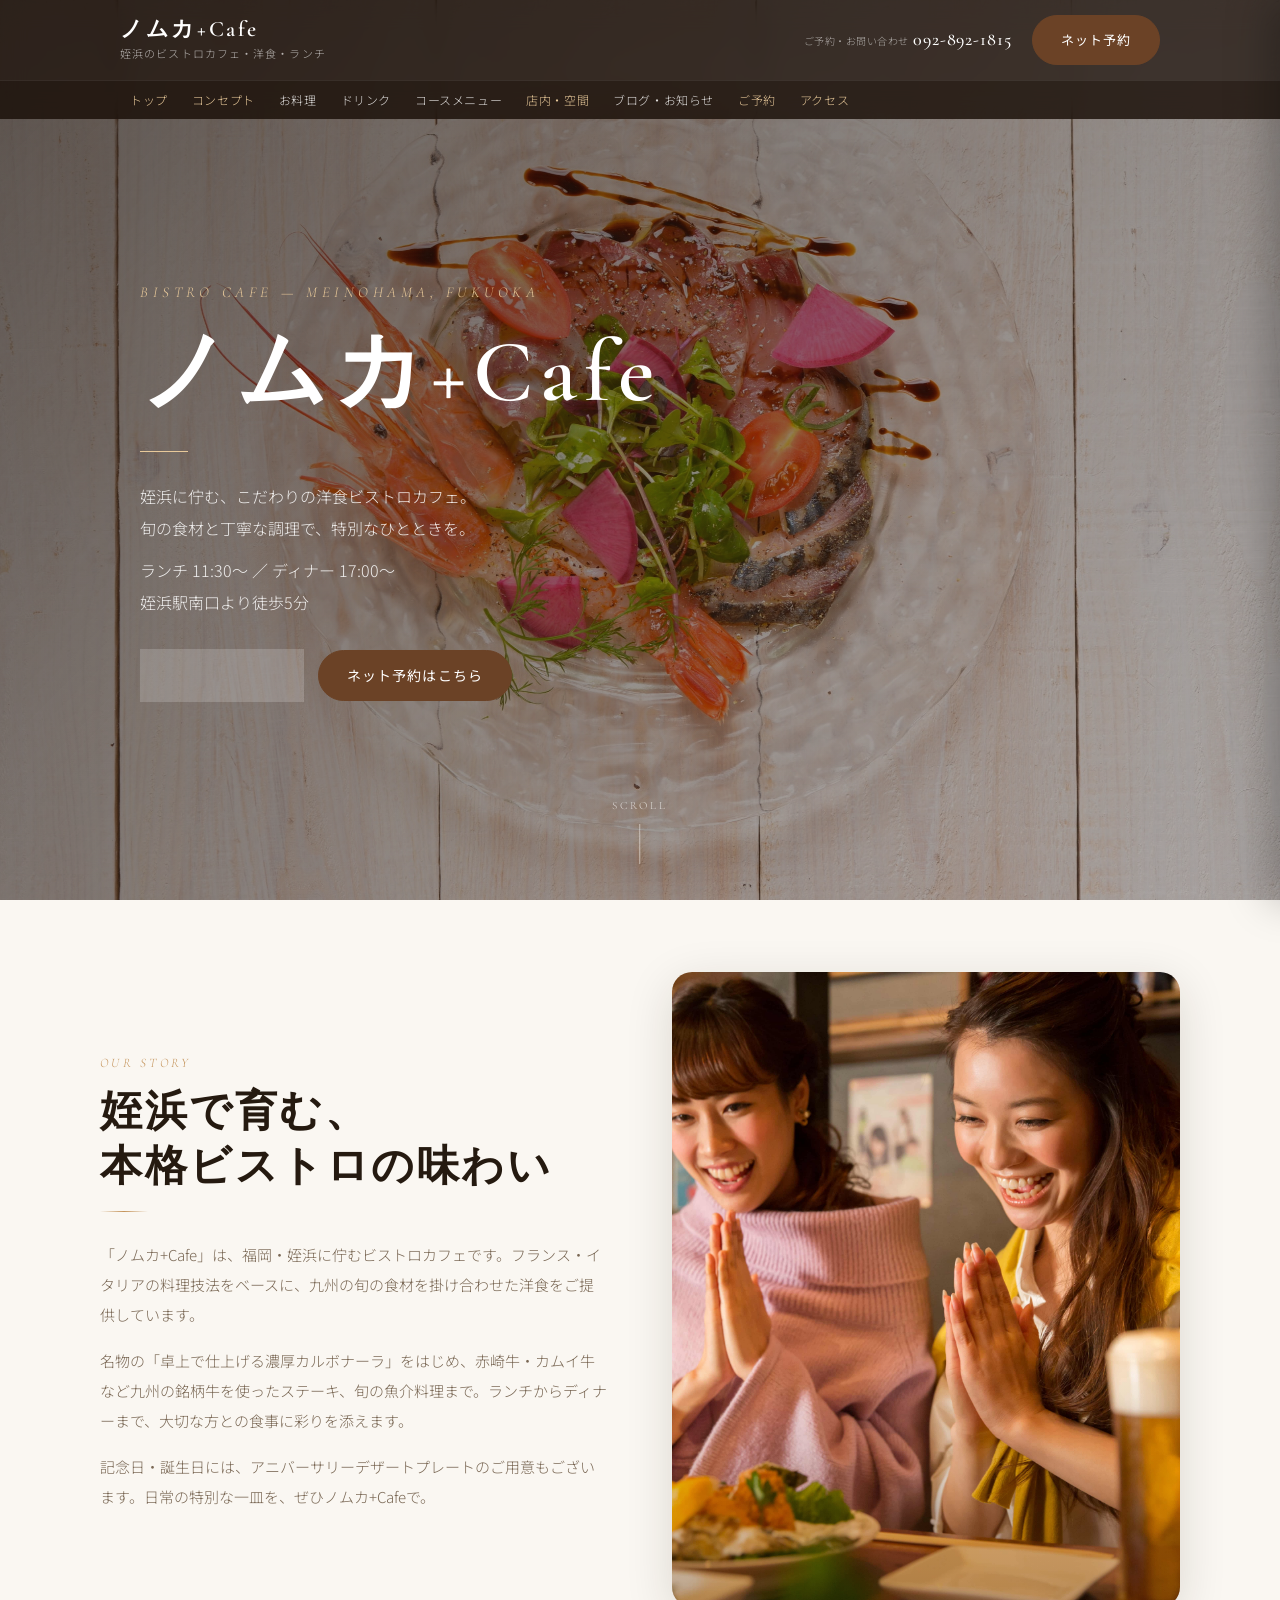
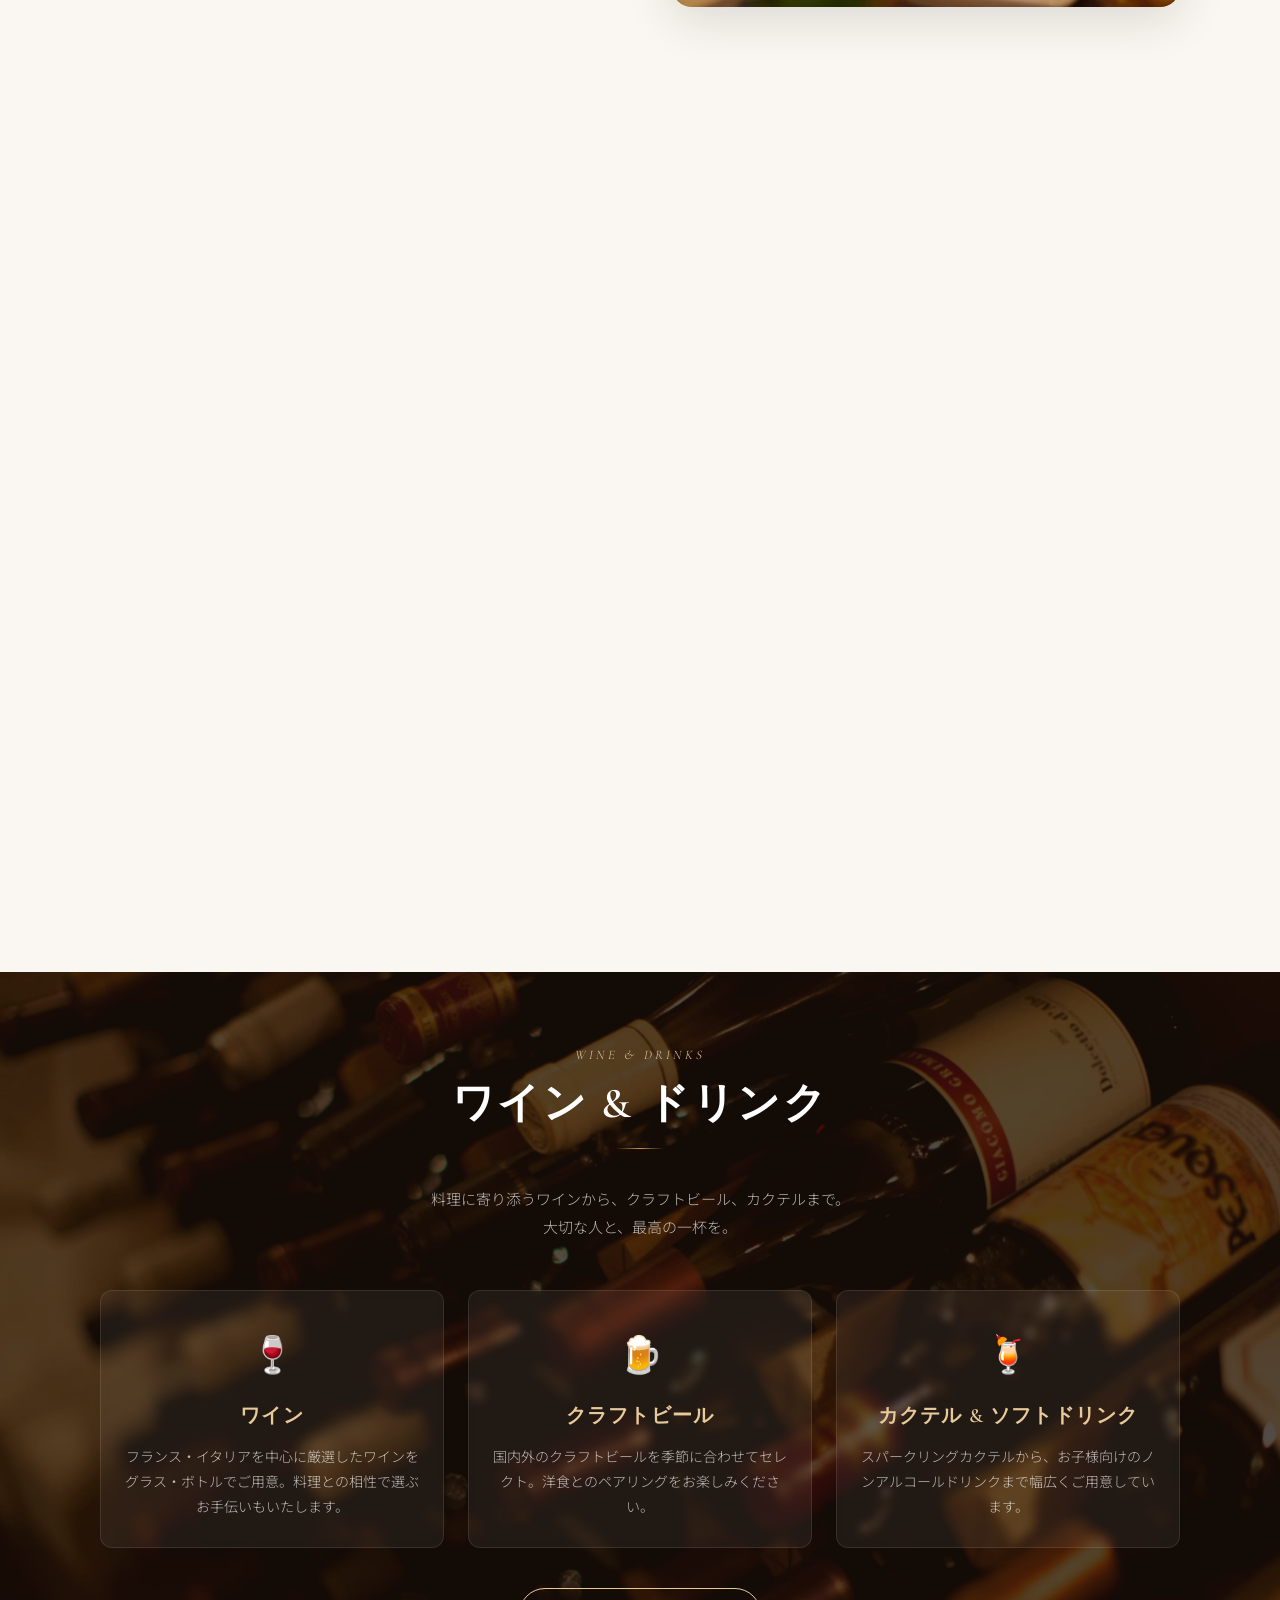
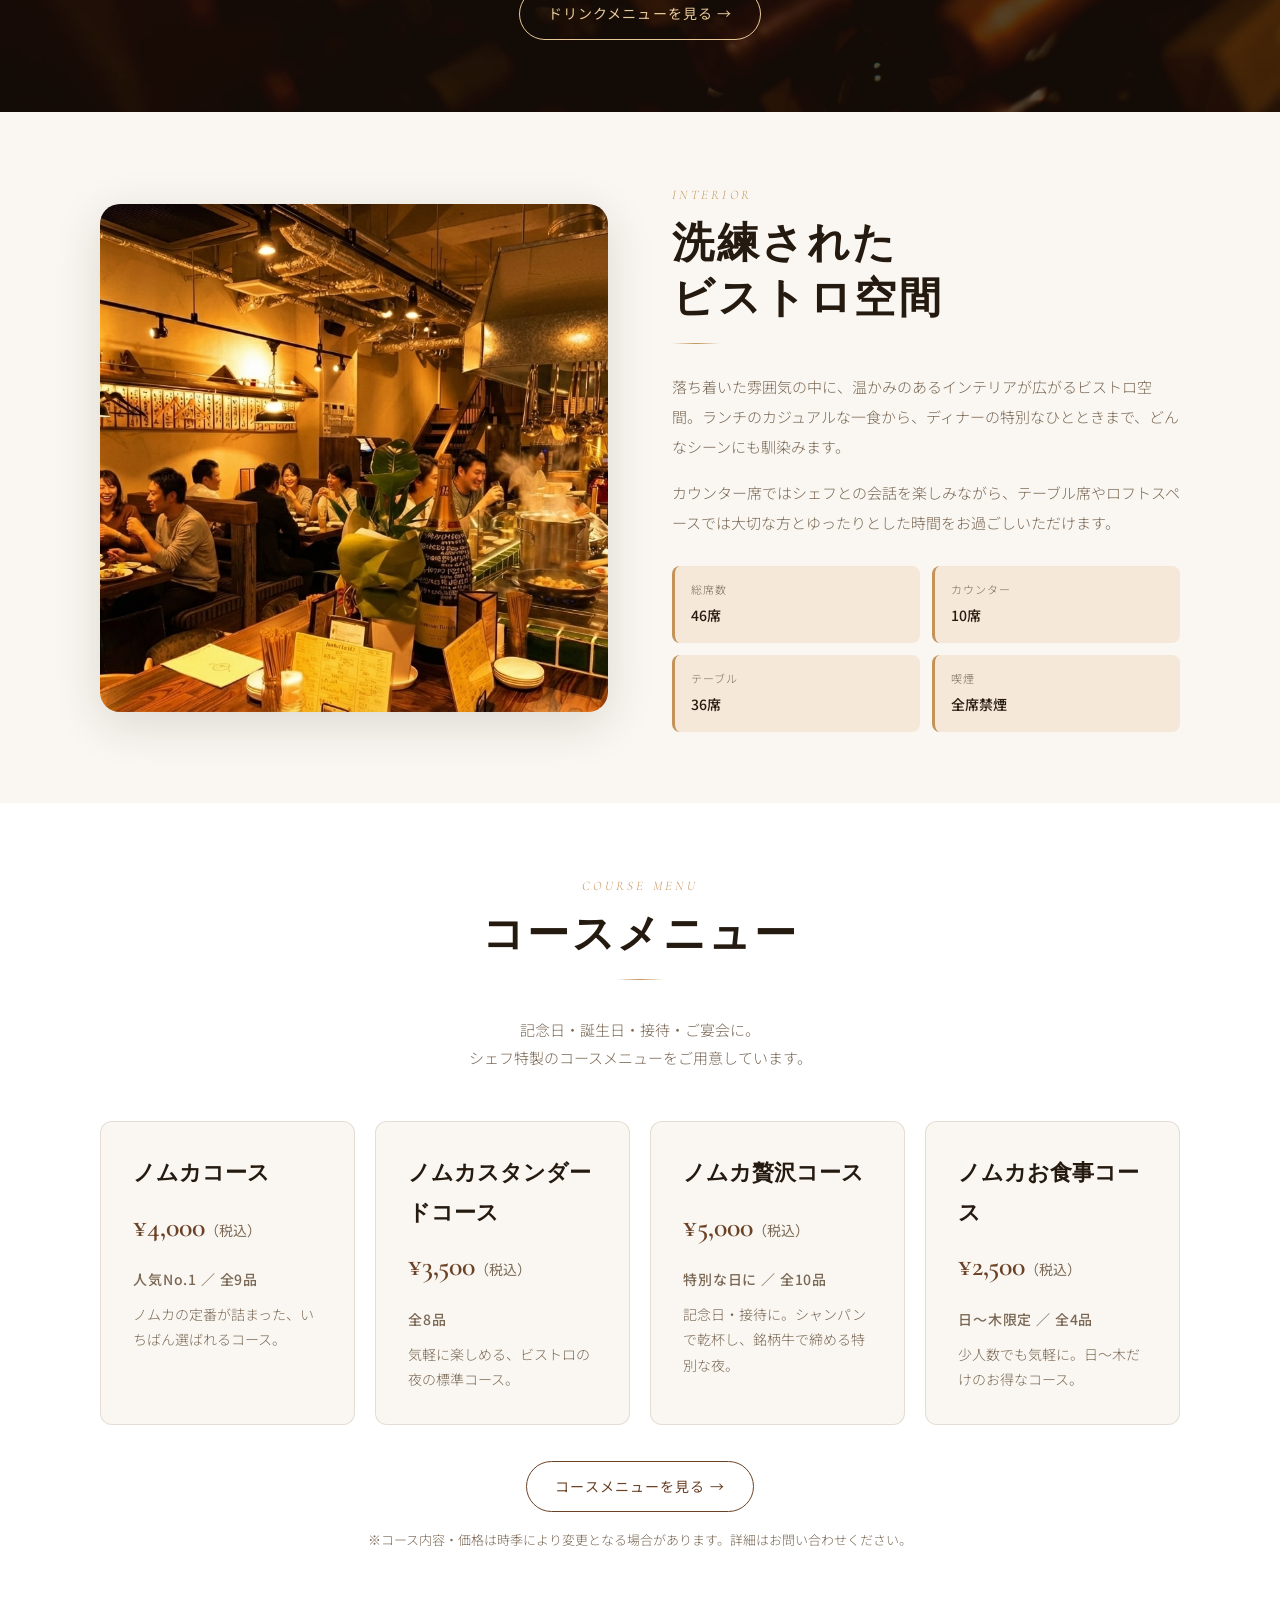
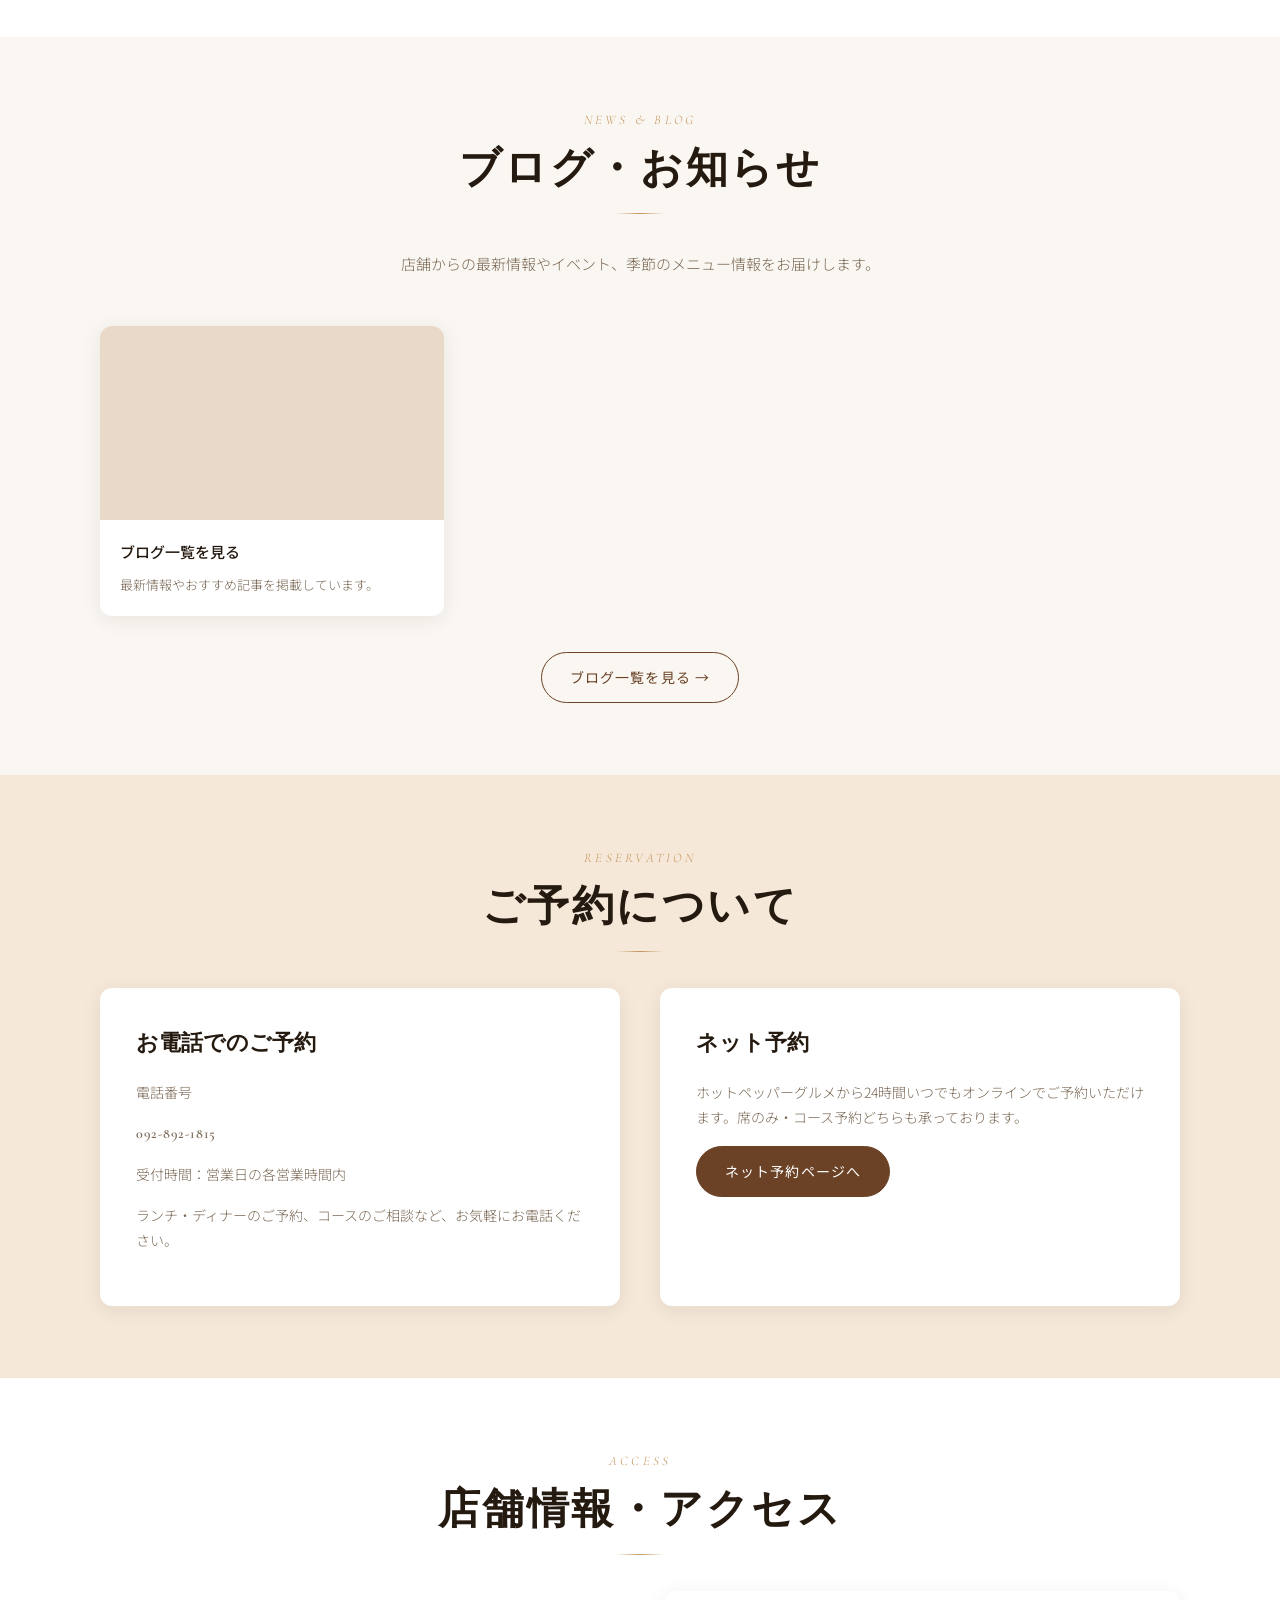
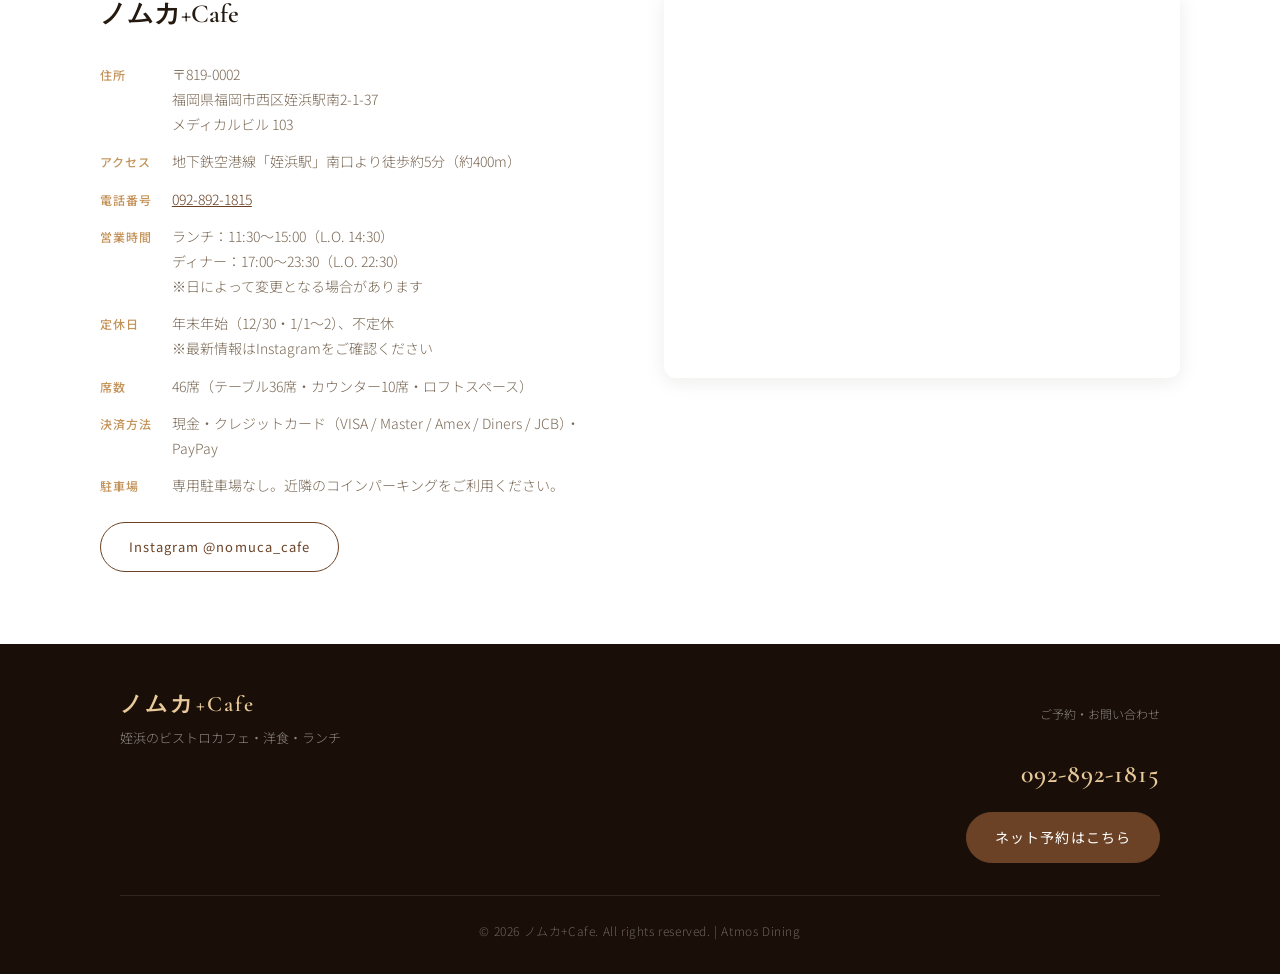
==== commit 8d1f10ab: "Add copy to course cards; shrink space image to square - course-home-card: add one-line catchy descr" ====
--- a/index.html
+++ b/index.html
@@ -356,21 +356,25 @@
           <h3>ノムカコース</h3>
           <div class="course-home-price">¥4,000<span>（税込）</span></div>
           <p class="course-home-badge">人気No.1 ／ 全9品</p>
+          <p>ノムカの定番が詰まった、いちばん選ばれるコース。</p>
         </div>
         <div class="course-home-card reveal-up">
           <h3>ノムカスタンダードコース</h3>
           <div class="course-home-price">¥3,500<span>（税込）</span></div>
           <p class="course-home-badge">全8品</p>
+          <p>気軽に楽しめる、ビストロの夜の標準コース。</p>
         </div>
         <div class="course-home-card reveal-up">
           <h3>ノムカ贅沢コース</h3>
           <div class="course-home-price">¥5,000<span>（税込）</span></div>
           <p class="course-home-badge">特別な日に ／ 全10品</p>
+          <p>記念日・接待に。シャンパンで乾杯し、銘柄牛で締める特別な夜。</p>
         </div>
         <div class="course-home-card reveal-up">
           <h3>ノムカお食事コース</h3>
           <div class="course-home-price">¥2,500<span>（税込）</span></div>
           <p class="course-home-badge">日〜木限定 ／ 全4品</p>
+          <p>少人数でも気軽に。日〜木だけのお得なコース。</p>
         </div>
       </div>
 
--- a/style.css
+++ b/style.css
@@ -842,7 +842,7 @@
 .space-image-wrap {
   border-radius: var(--radius-lg);
   overflow: hidden;
-  aspect-ratio: 4/5;
+  aspect-ratio: 1/1;
   box-shadow: var(--shadow-lg);
 }
 .space-main-image {
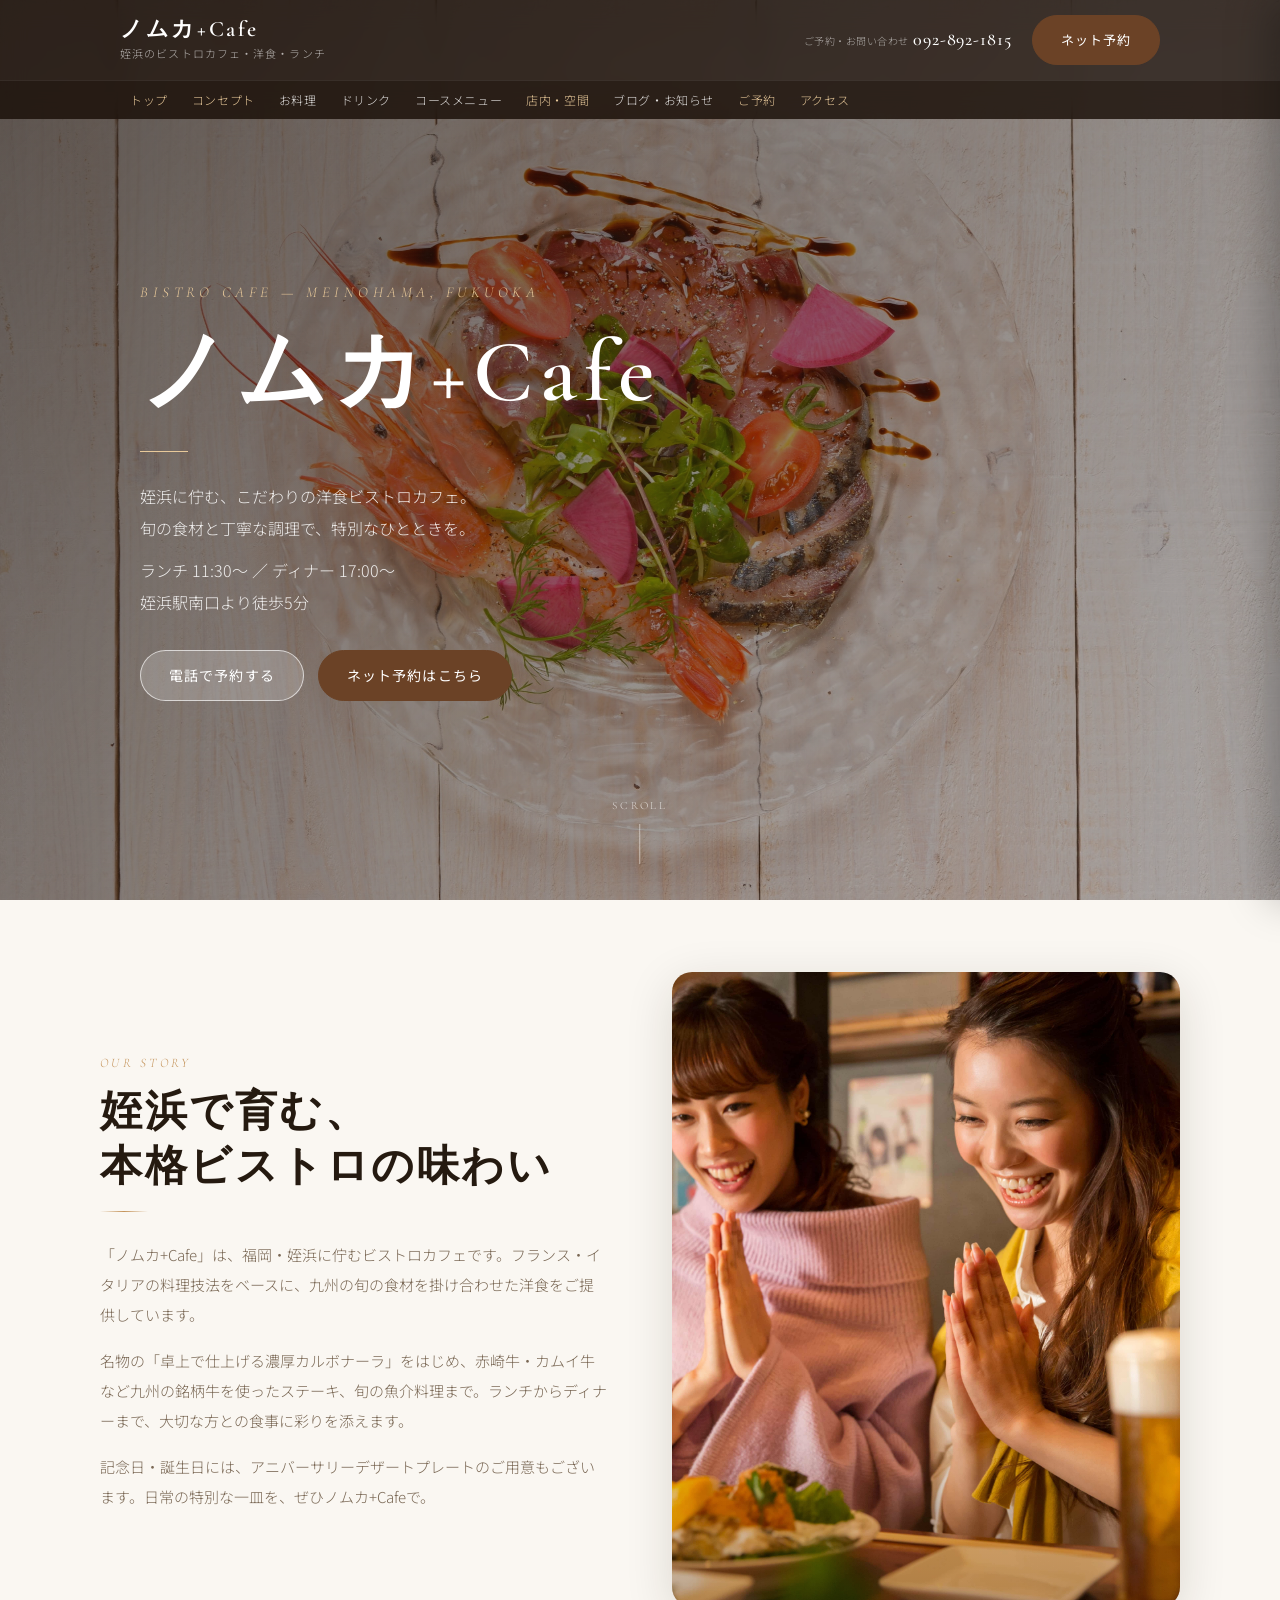
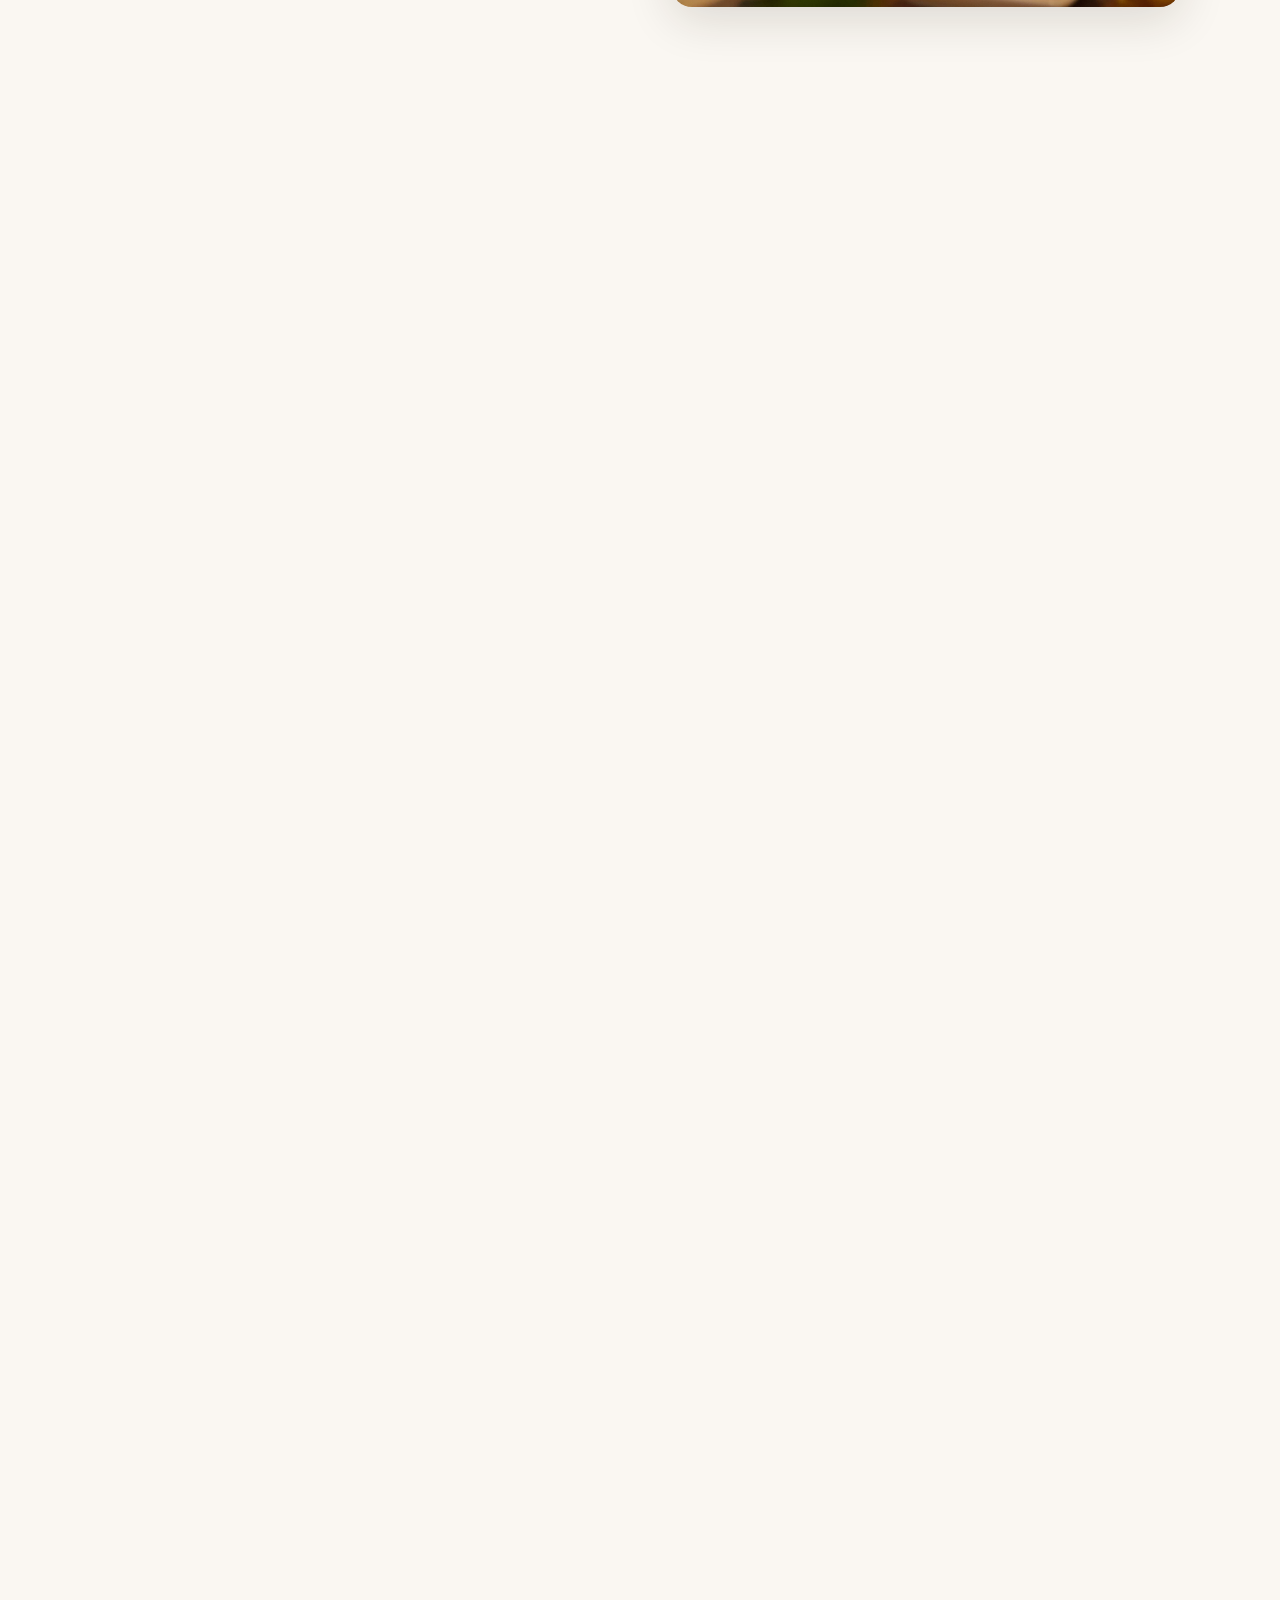
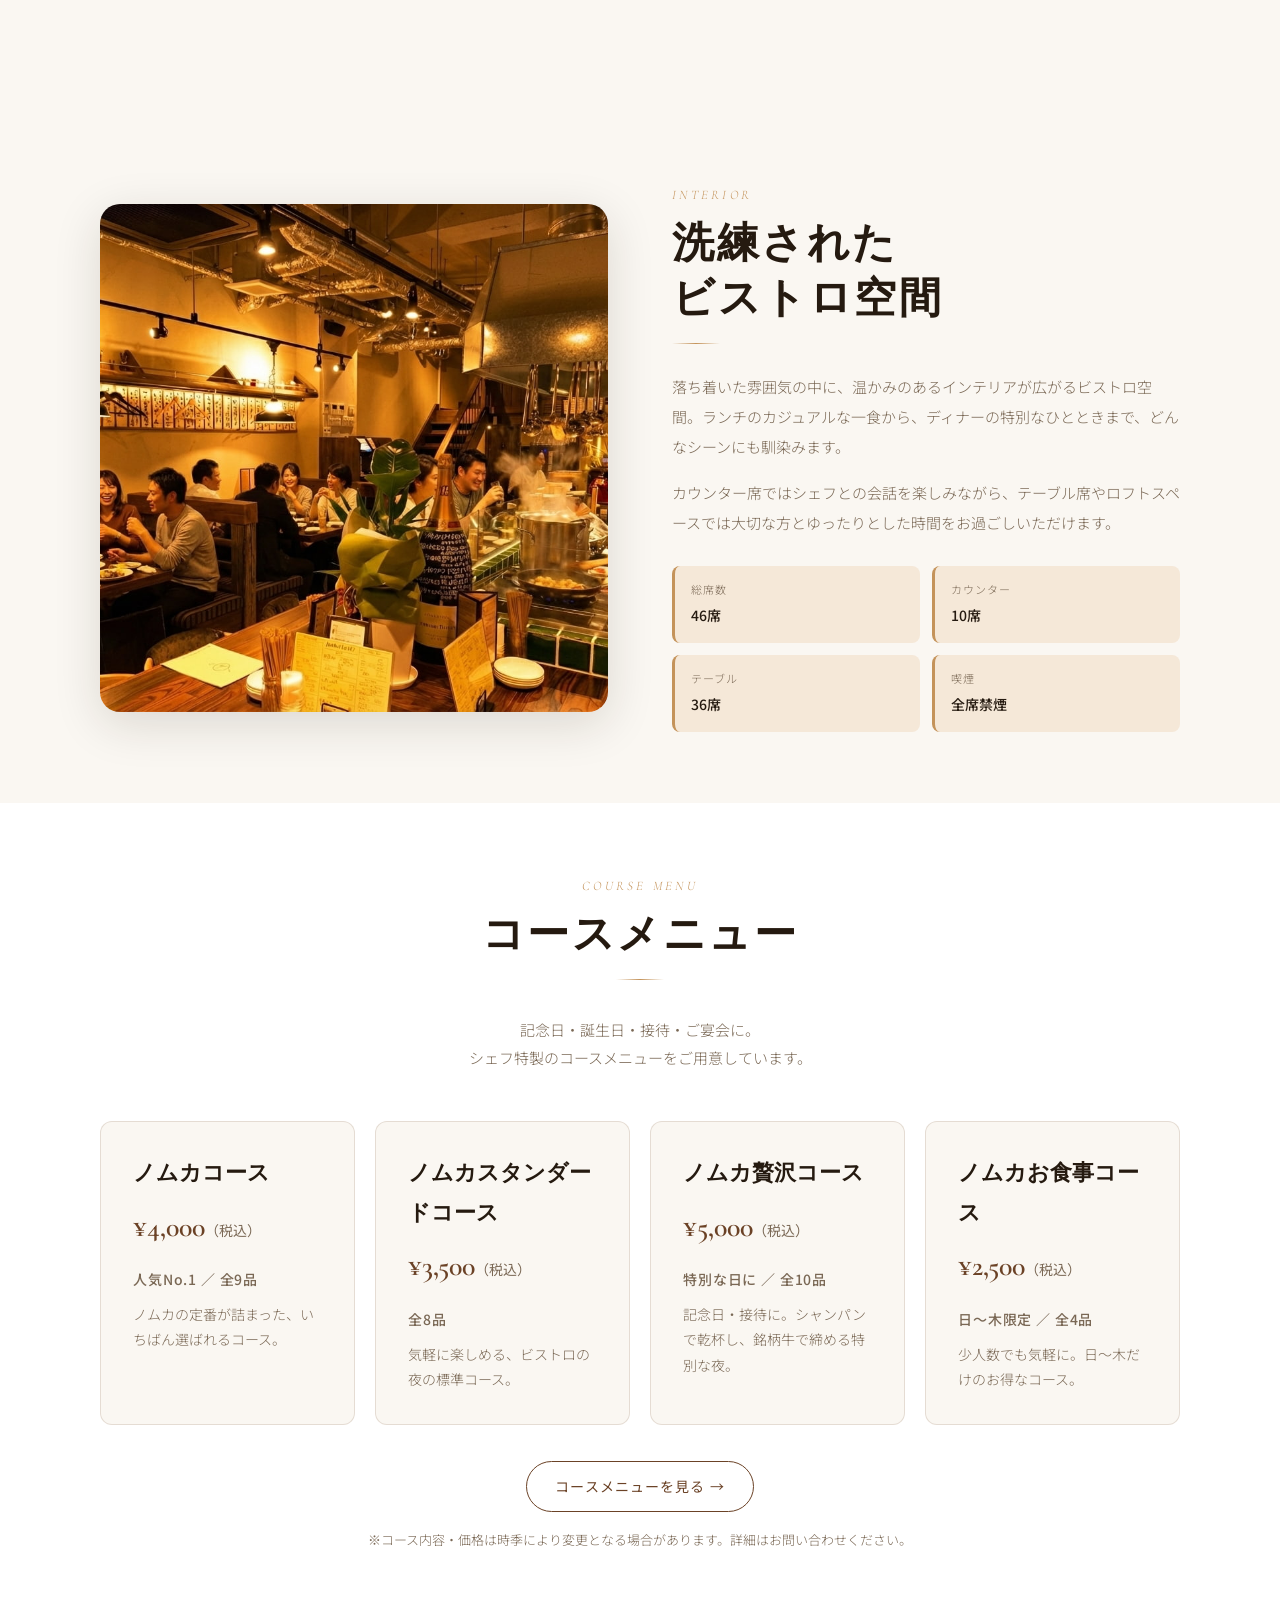
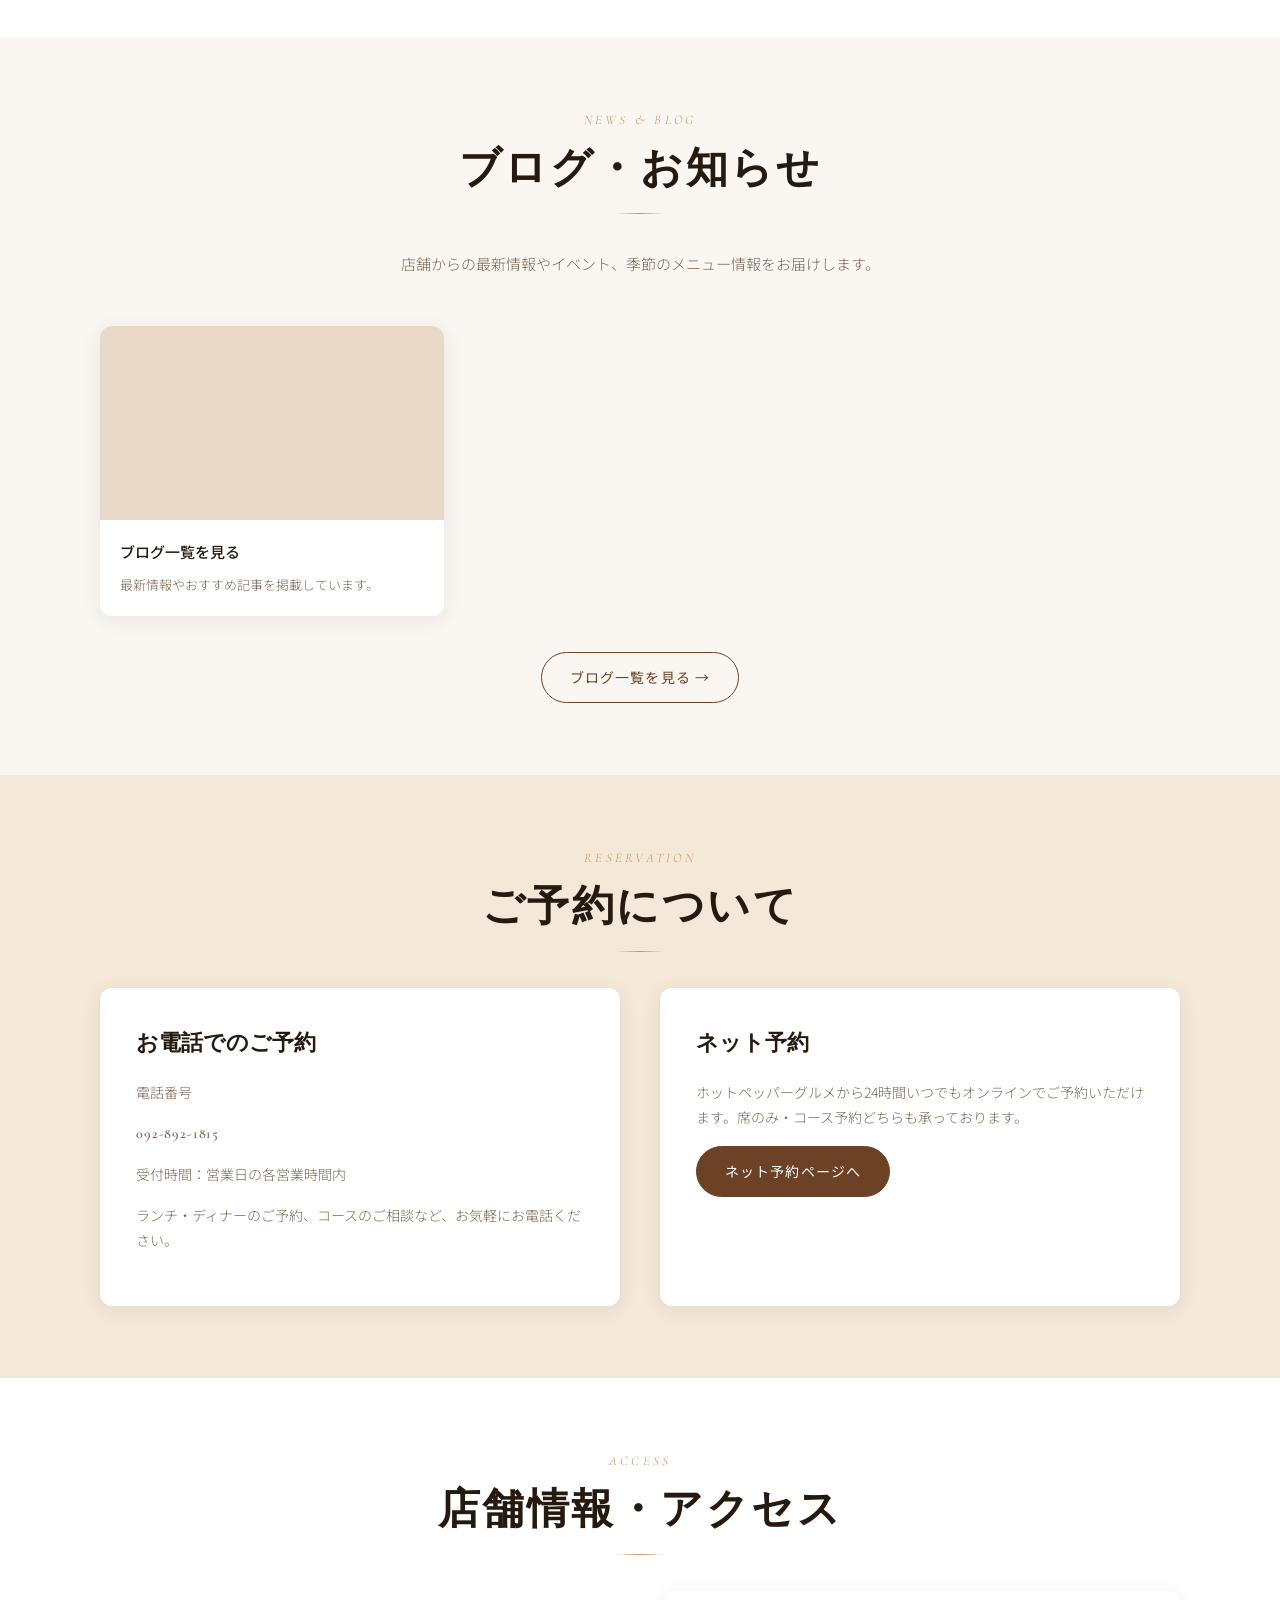
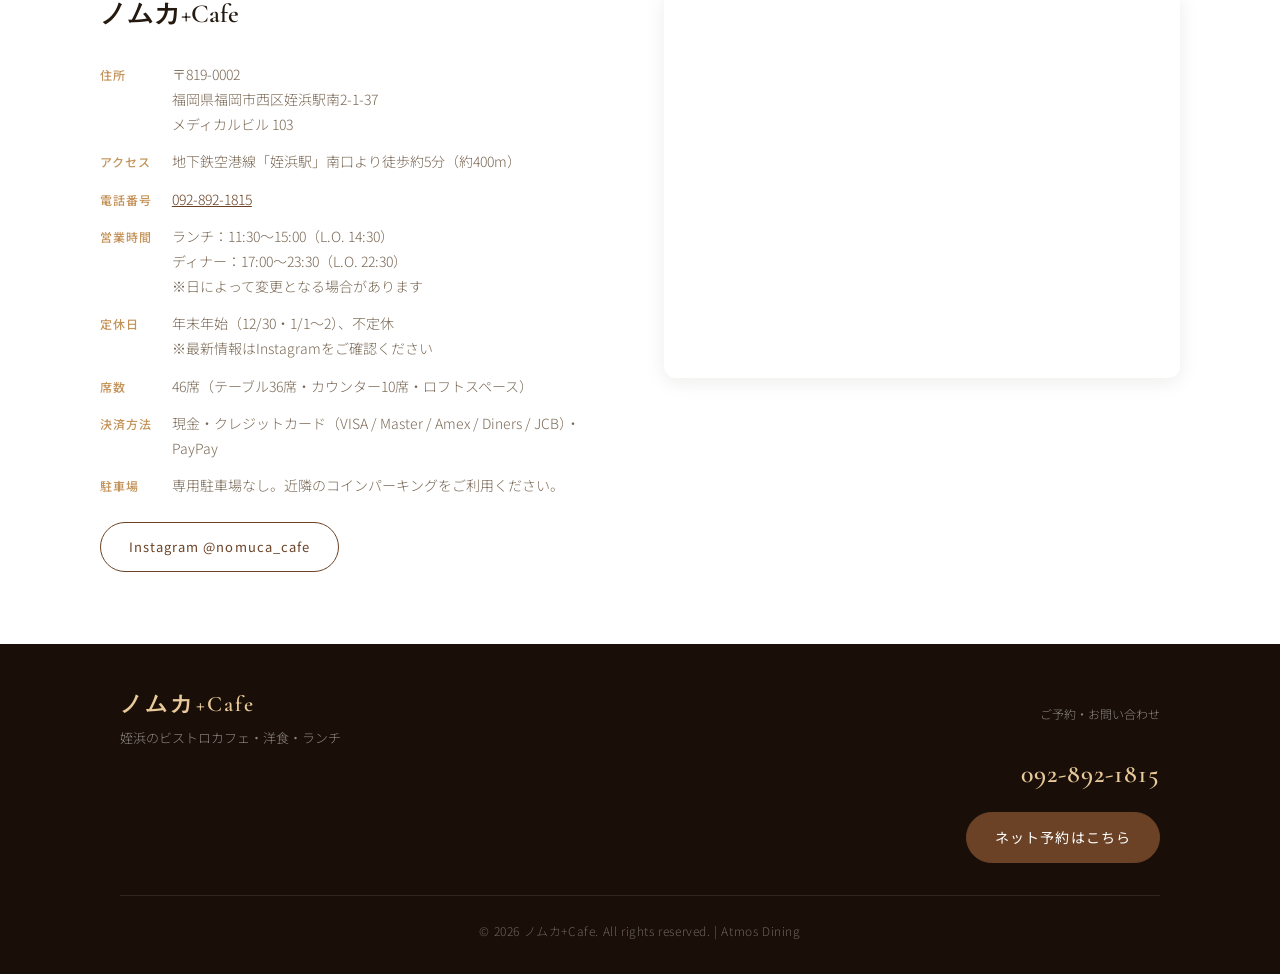
==== commit 34f71620: "Fix page-top button centering; enlarge tel number; swap arrow char style.css: - page-top: remove sca" ====
--- a/index.html
+++ b/index.html
@@ -417,7 +417,7 @@
   <div id="shared-bottom"></div>
 
   <!-- ページトップ -->
-  <a href="#top" class="page-top" aria-label="ページの先頭へ戻る">＾</a>
+  <a href="#top" class="page-top" aria-label="ページの先頭へ戻る">↑</a>
 
 </main>
 
--- a/style.css
+++ b/style.css
@@ -229,23 +229,24 @@
   width: 50px;
   height: 50px;
   border-radius: 999px;
-  display: grid;
-  place-items: center;
+  display: flex;
+  align-items: center;
+  justify-content: center;
   background: var(--primary);
   color: #fff;
   border: 1px solid var(--primary);
   box-shadow: 0 4px 16px rgba(107, 66, 38, 0.35);
-  font-size: 32px;
+  font-size: 20px;
   line-height: 1;
   z-index: 900;
   opacity: 0;
-  transform: translateY(12px) scaleX(1.5);
+  transform: translateY(12px);
   pointer-events: none;
   transition: opacity 0.2s ease, transform 0.2s ease, background-color 0.2s ease;
 }
 .page-top.is-show {
   opacity: 1;
-  transform: translateY(0) scaleX(1.5);
+  transform: translateY(0);
   pointer-events: auto;
 }
 .page-top:hover {
@@ -1357,11 +1358,11 @@
 .reserve-tel-label { font-size: 12px; color: var(--text-sub); margin: 0 0 4px; }
 .reserve-tel-number {
   font-family: 'Cormorant Garamond', serif;
-  font-size: 30px;
+  font-size: 42px;
   font-weight: 600;
   color: var(--primary);
   margin: 0 0 8px;
-  letter-spacing: 0.04em;
+  letter-spacing: 0.06em;
 }
 .reserve-tel-number a { color: inherit; }
 .reserve-time { font-size: 13px; color: var(--text-sub); margin: 0 0 20px; }
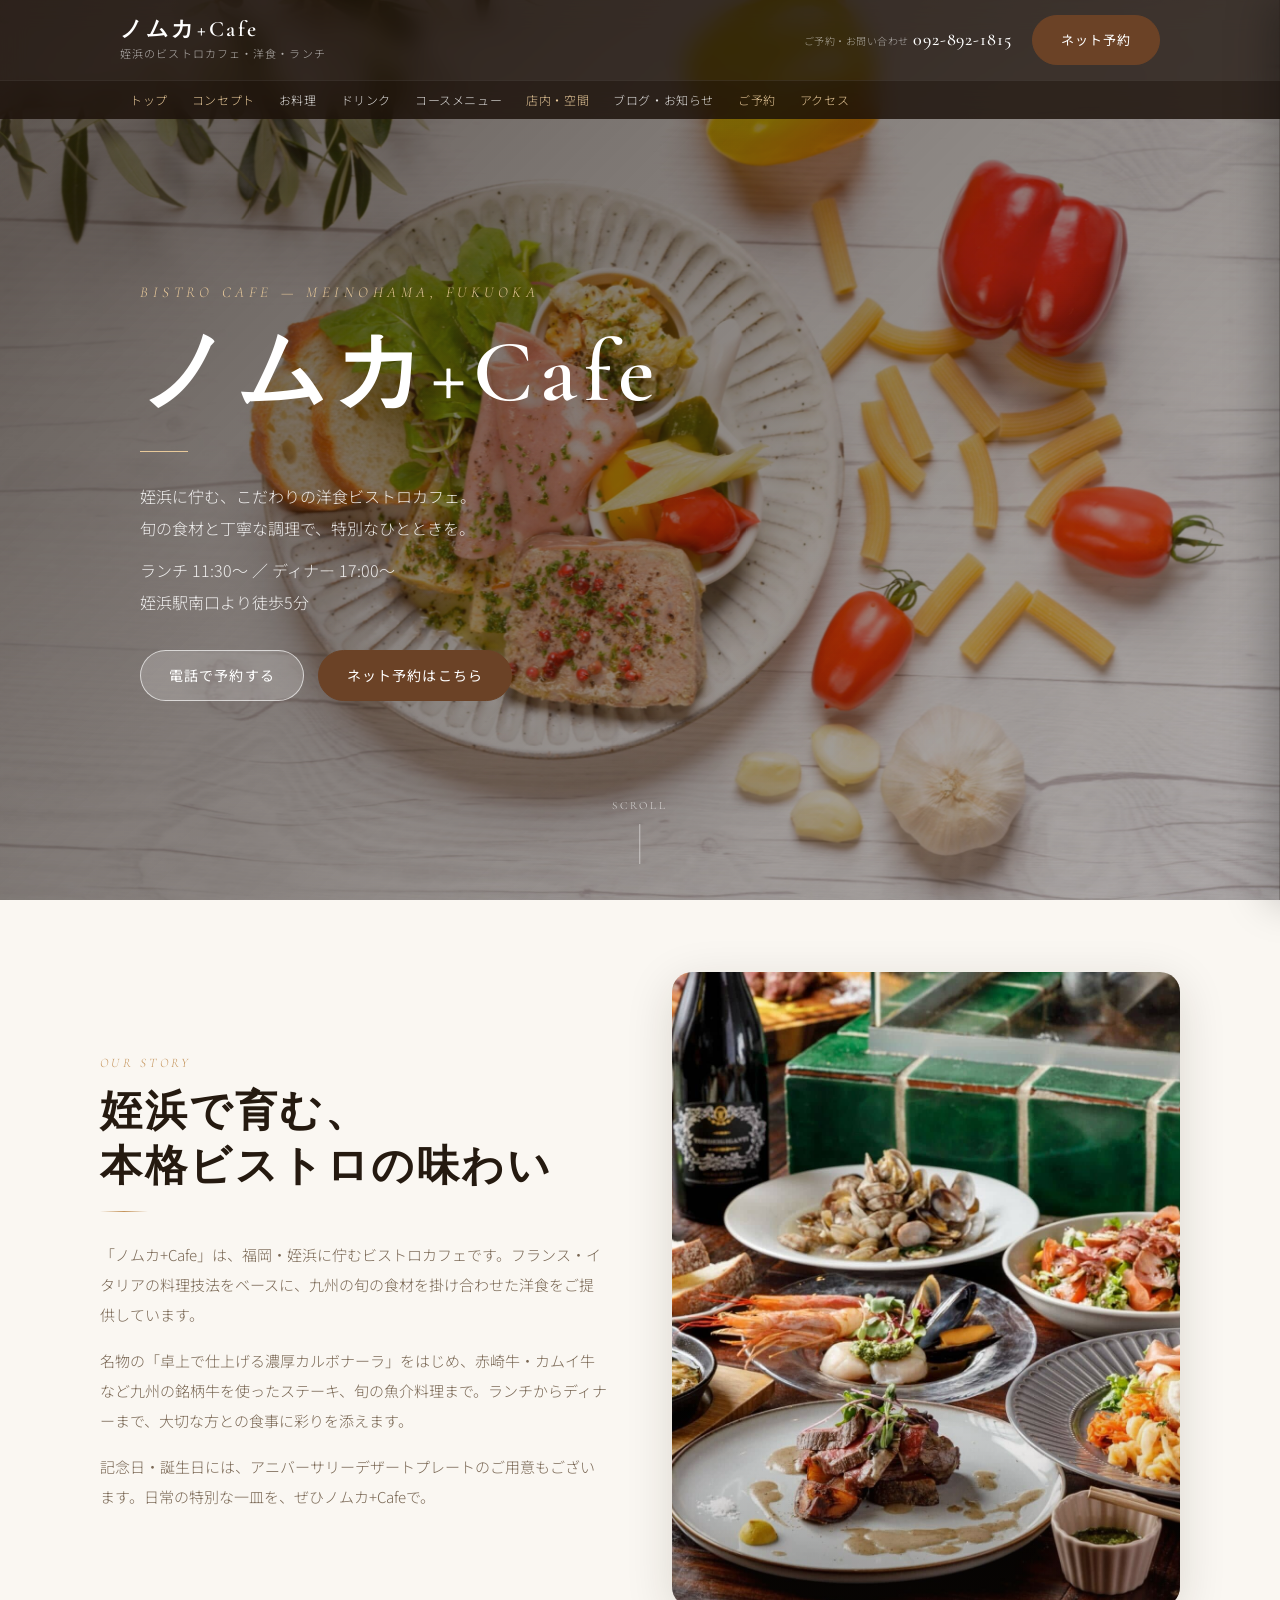
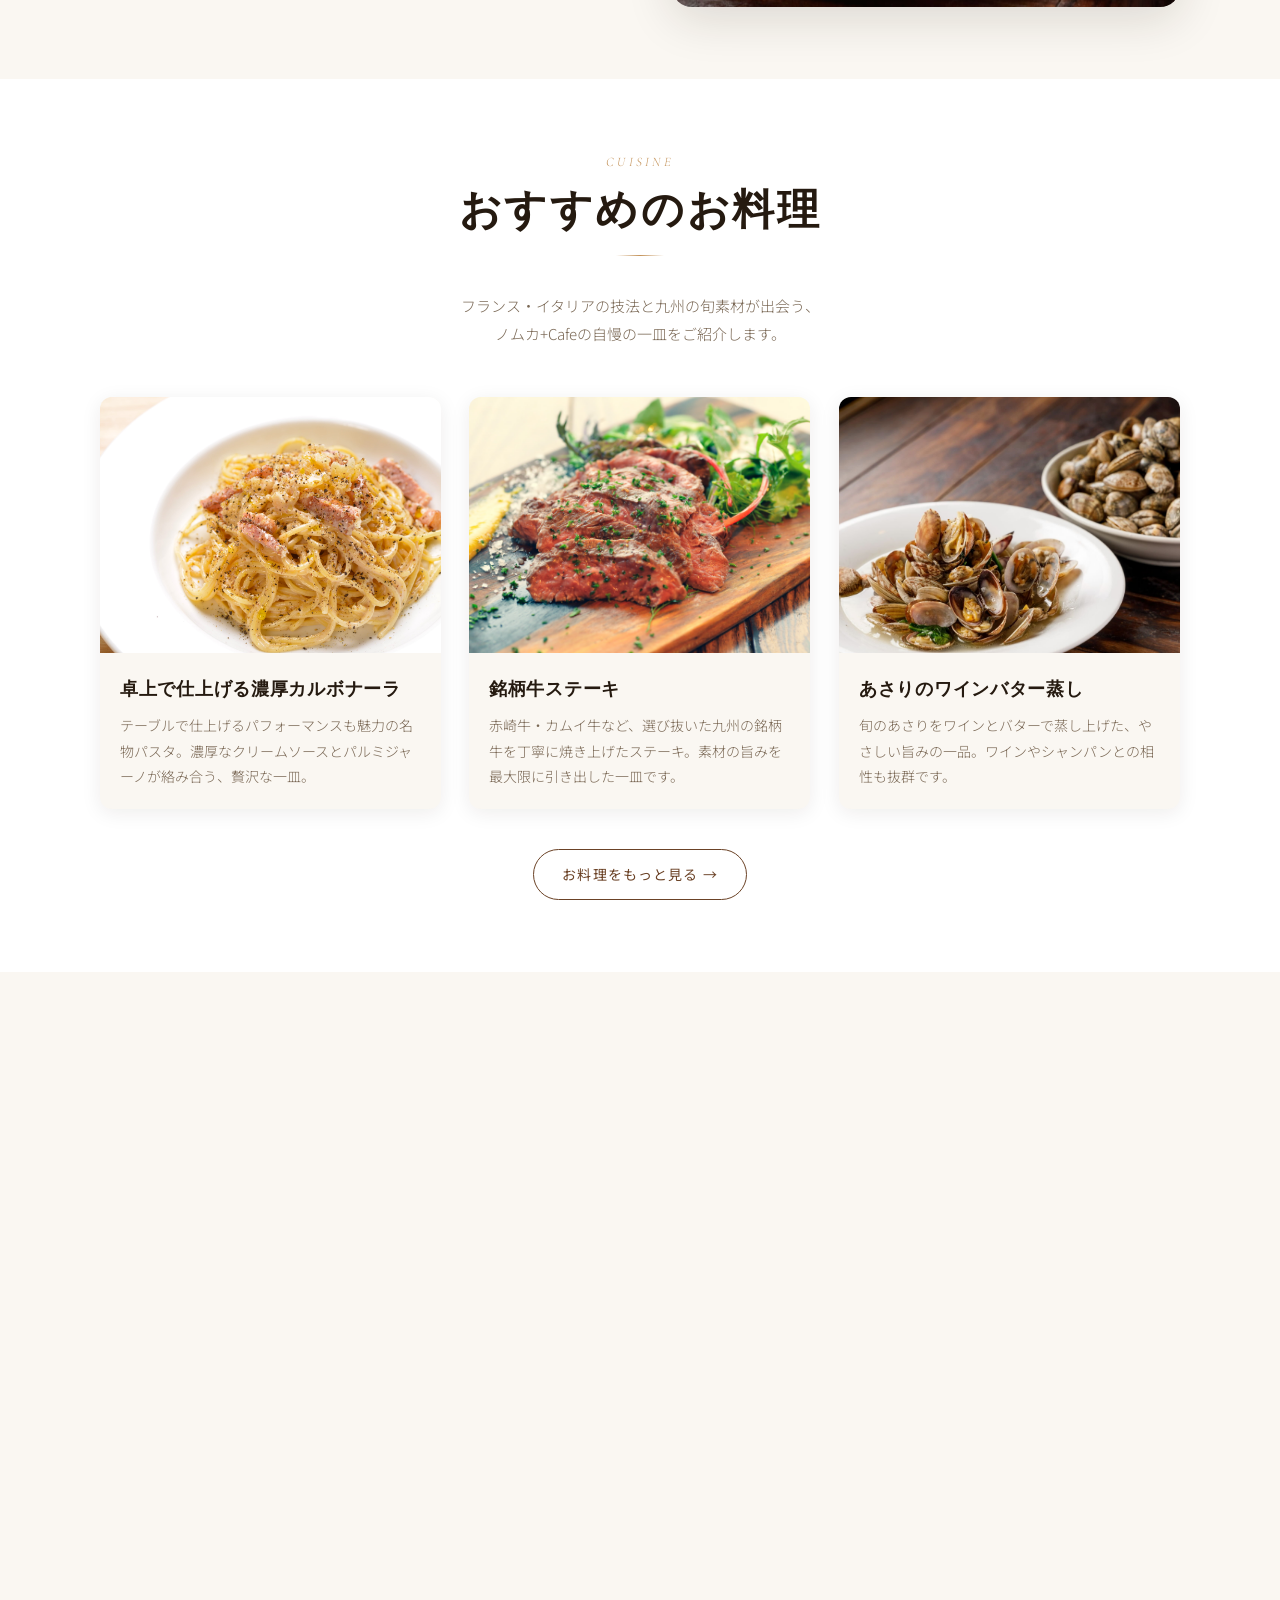
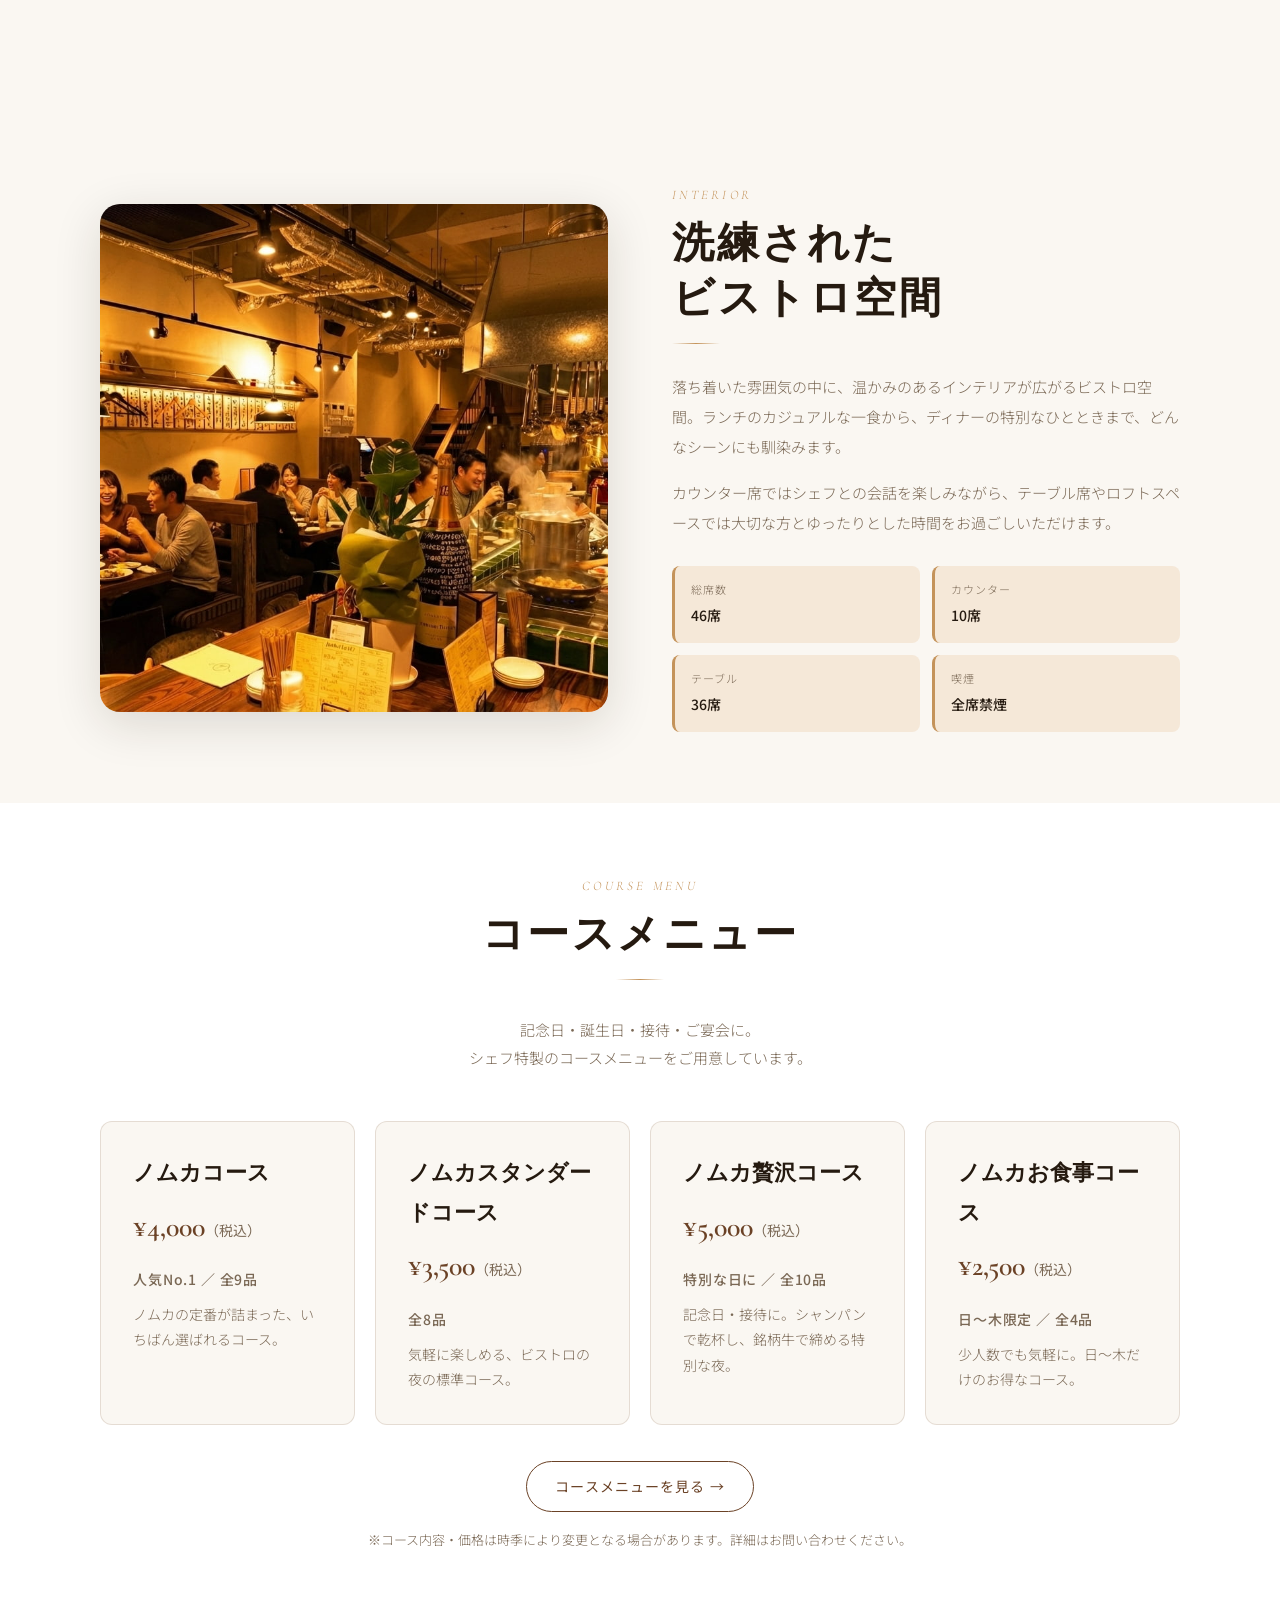
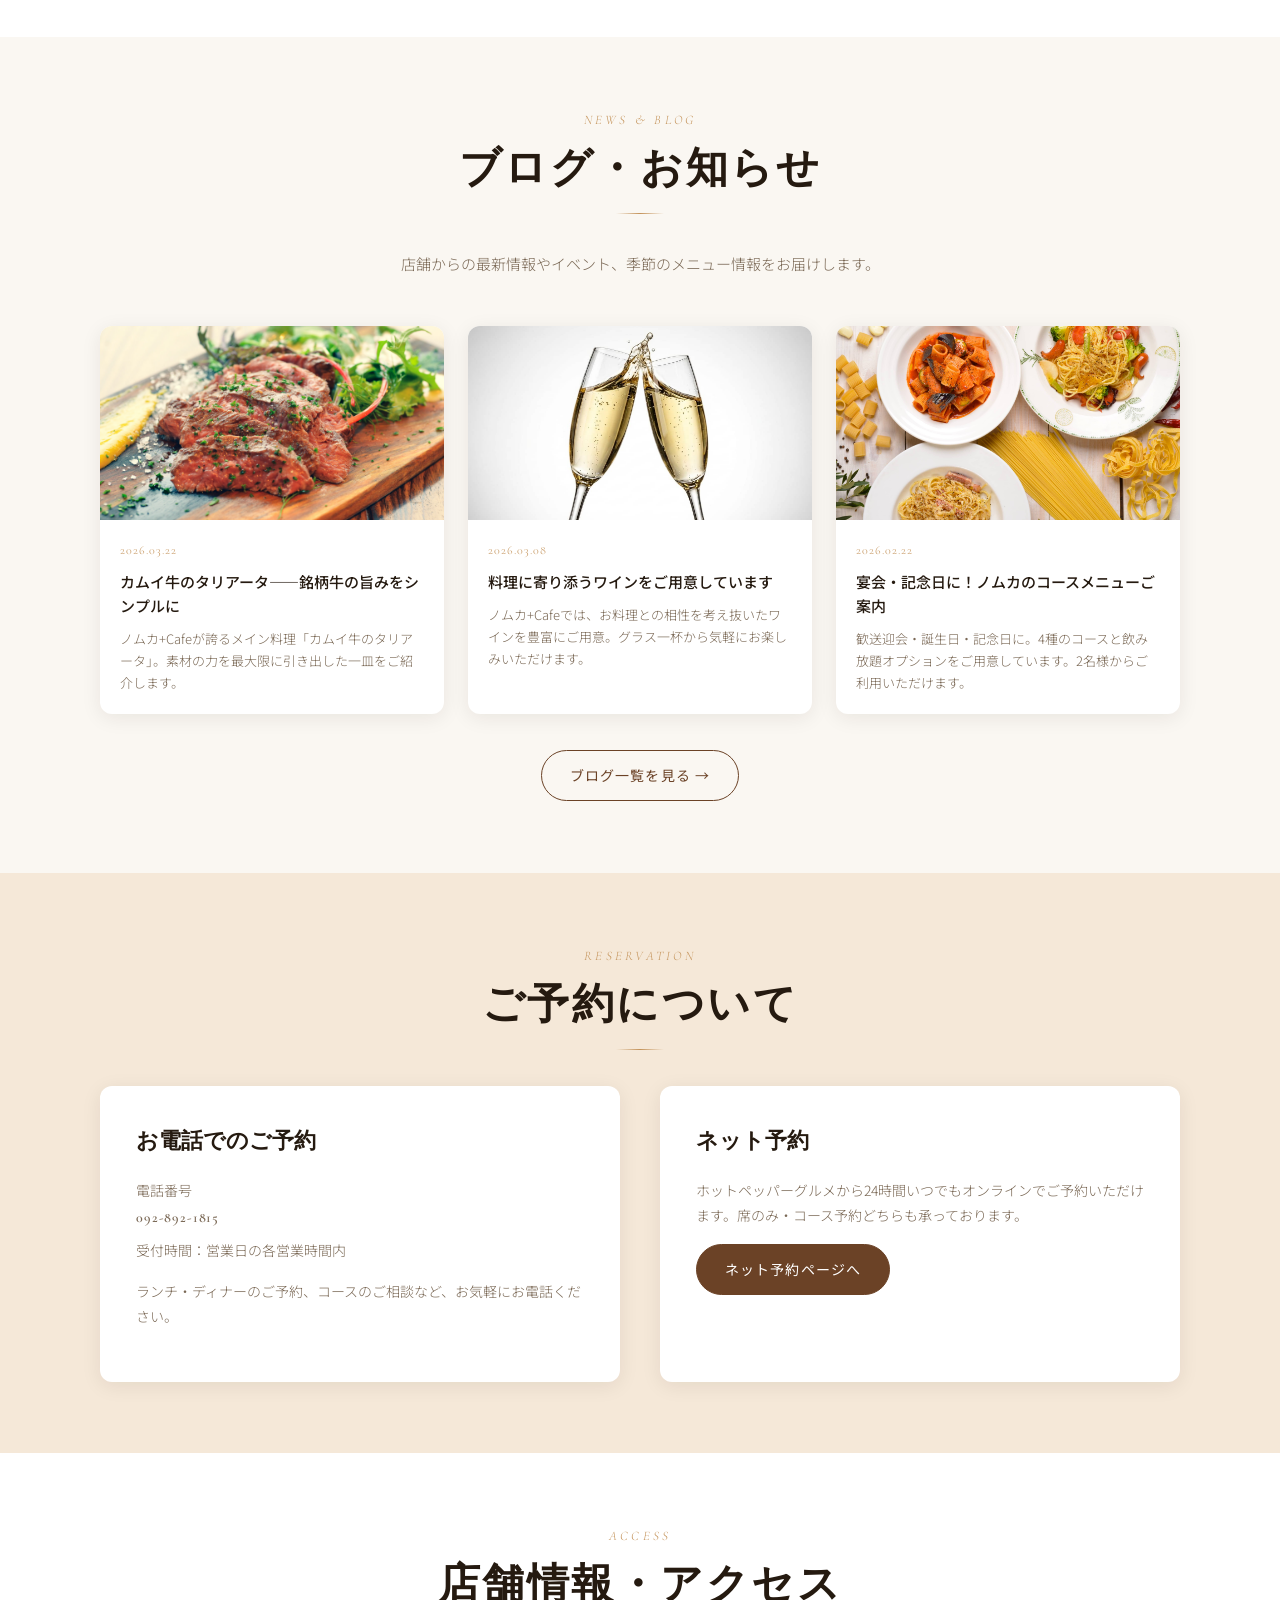
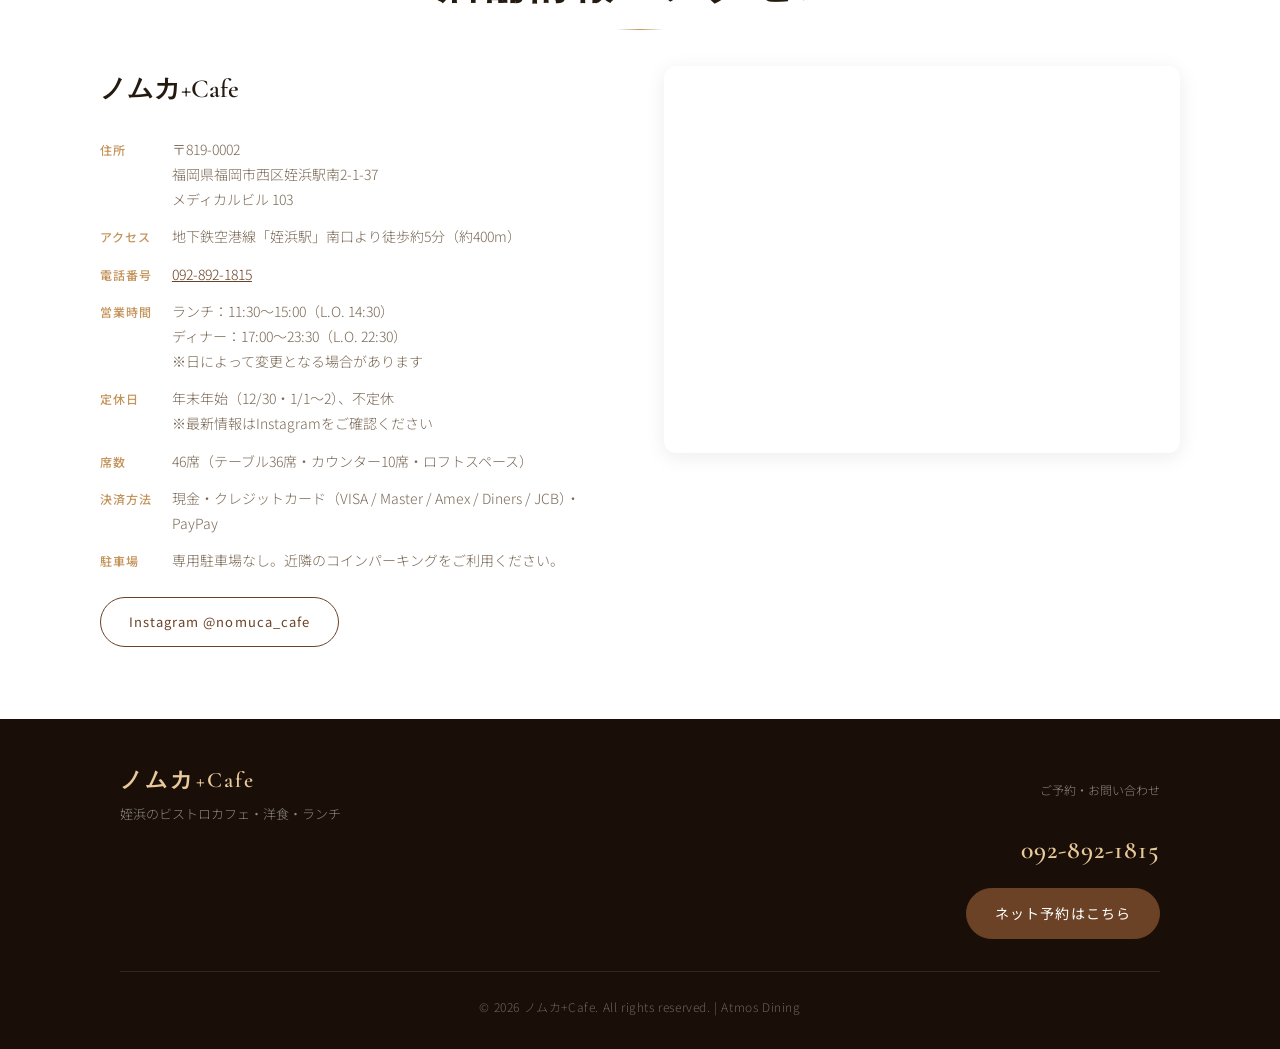
==== commit 4cab3432: "Fix blog image paths on home page posts.json stores paths relative to blog/ (../images/xxx.jpg). ind" ====
--- a/index.html
+++ b/index.html
@@ -477,7 +477,13 @@
       if (top3.length === 0) throw new Error();
       grid.innerHTML = '';
       top3.forEach(p => {
-        const img = p.image ? String(p.image).replace(/^\.\//, './blog/') : '';
+        // posts.json のパスは blog/ 基準 (../images/xxx.jpg)
+        // index.html はルート基準なので ../images/ → ./images/ に変換
+        const img = p.image
+          ? String(p.image)
+              .replace(/^\.\.\//, './')      // ../images/ → ./images/
+              .replace(/^\.\/(?!images)/, './blog/')  // ./xxx → ./blog/xxx (images以外)
+          : '';
         const bg  = img ? `background-image:url('${esc(img)}');` : '';
         const el  = document.createElement('article');
         el.className = 'blog-card';
--- a/style.css
+++ b/style.css
@@ -226,8 +226,8 @@
   position: fixed;
   right: 20px;
   bottom: calc(20px + env(safe-area-inset-bottom, 0px));
-  width: 50px;
-  height: 50px;
+  width: 48px;
+  height: 48px;
   border-radius: 999px;
   display: flex;
   align-items: center;
@@ -236,13 +236,22 @@
   color: #fff;
   border: 1px solid var(--primary);
   box-shadow: 0 4px 16px rgba(107, 66, 38, 0.35);
-  font-size: 20px;
-  line-height: 1;
+  font-size: 0; /* テキスト非表示、CSS矢印で描画 */
   z-index: 900;
   opacity: 0;
   transform: translateY(12px);
   pointer-events: none;
   transition: opacity 0.2s ease, transform 0.2s ease, background-color 0.2s ease;
+}
+/* CSS chevron 矢印 */
+.page-top::before {
+  content: '';
+  display: block;
+  width: 10px;
+  height: 10px;
+  border-top: 2px solid #fff;
+  border-right: 2px solid #fff;
+  transform: translate(-1px, 2px) rotate(-45deg);
 }
 .page-top.is-show {
   opacity: 1;
@@ -1355,14 +1364,15 @@
   margin-bottom: 16px;
   color: var(--text);
 }
-.reserve-tel-label { font-size: 12px; color: var(--text-sub); margin: 0 0 4px; }
+.reserve-tel-label { font-size: 12px; color: var(--text-sub); margin: 0 0 2px !important; }
 .reserve-tel-number {
   font-family: 'Cormorant Garamond', serif;
-  font-size: 42px;
+  font-size: 54px;
   font-weight: 600;
   color: var(--primary);
-  margin: 0 0 8px;
+  margin: 0 0 8px !important;
   letter-spacing: 0.06em;
+  line-height: 1.1;
 }
 .reserve-tel-number a { color: inherit; }
 .reserve-time { font-size: 13px; color: var(--text-sub); margin: 0 0 20px; }
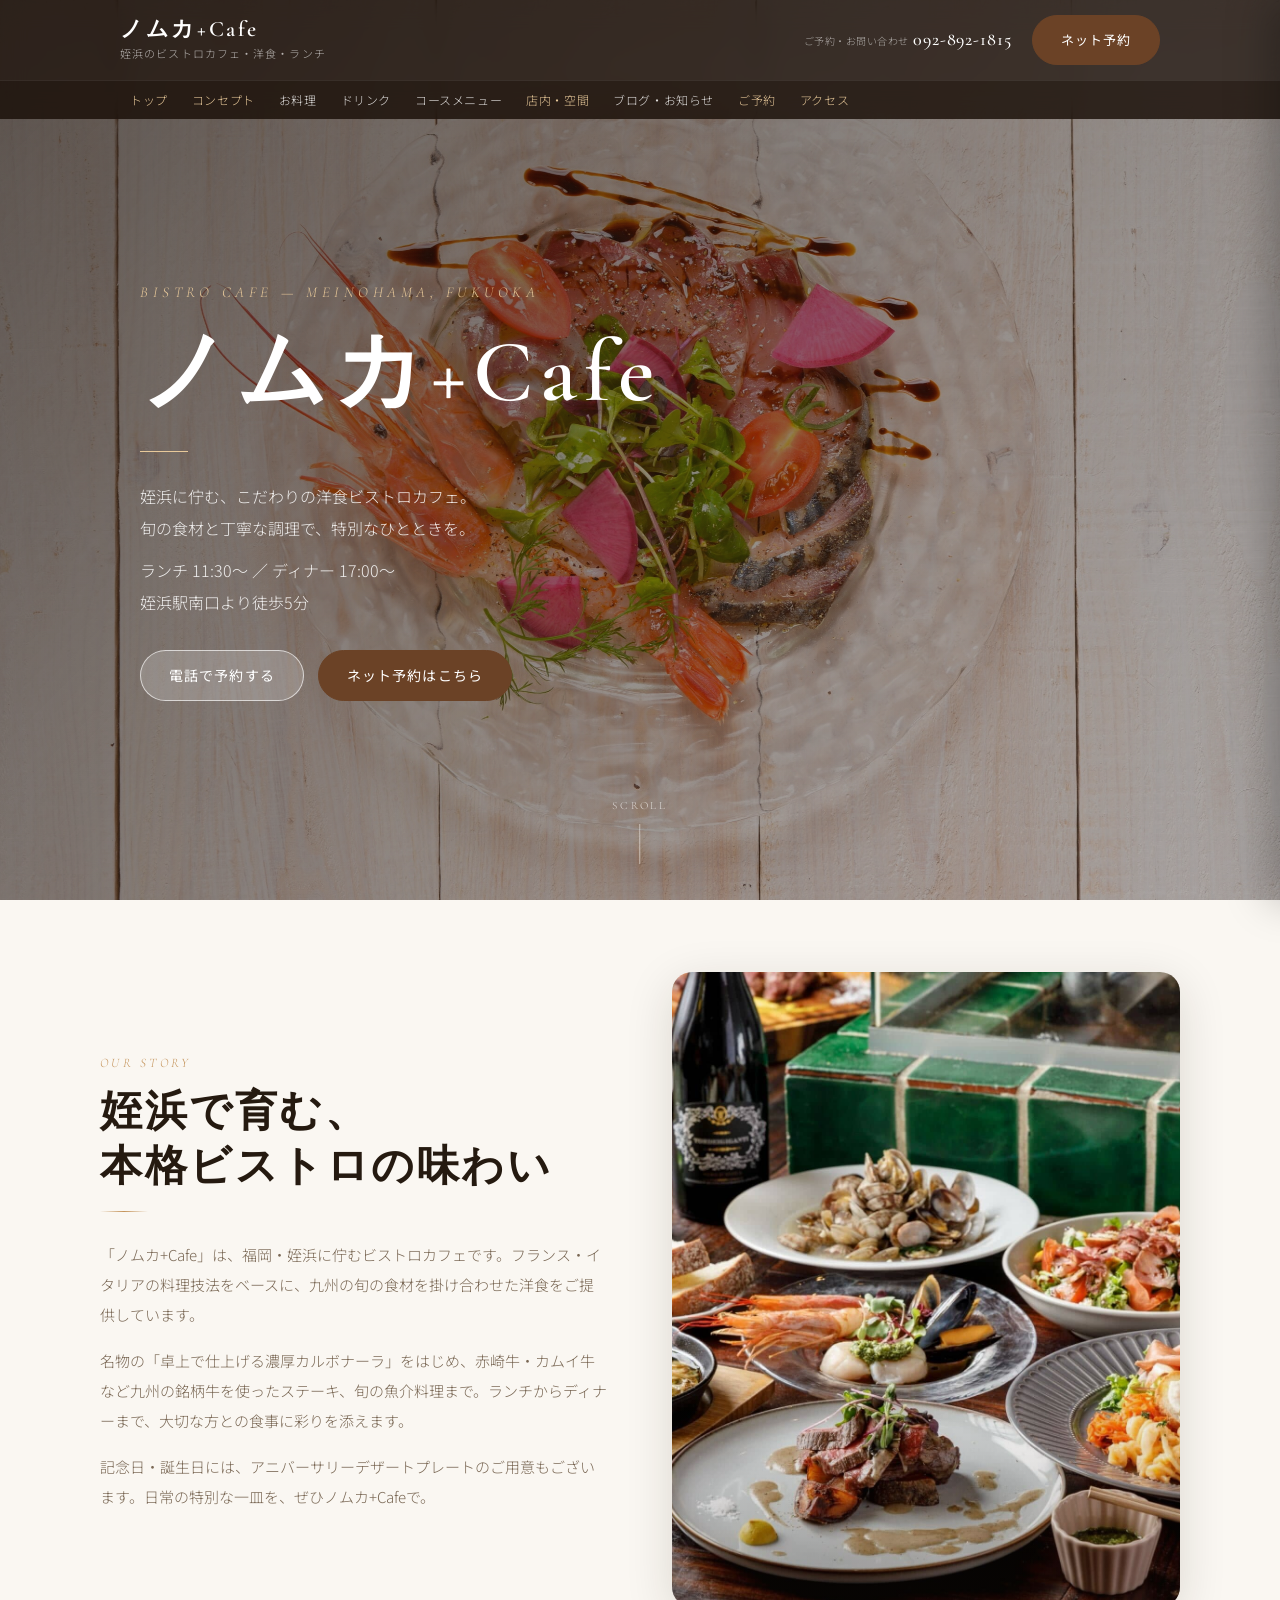
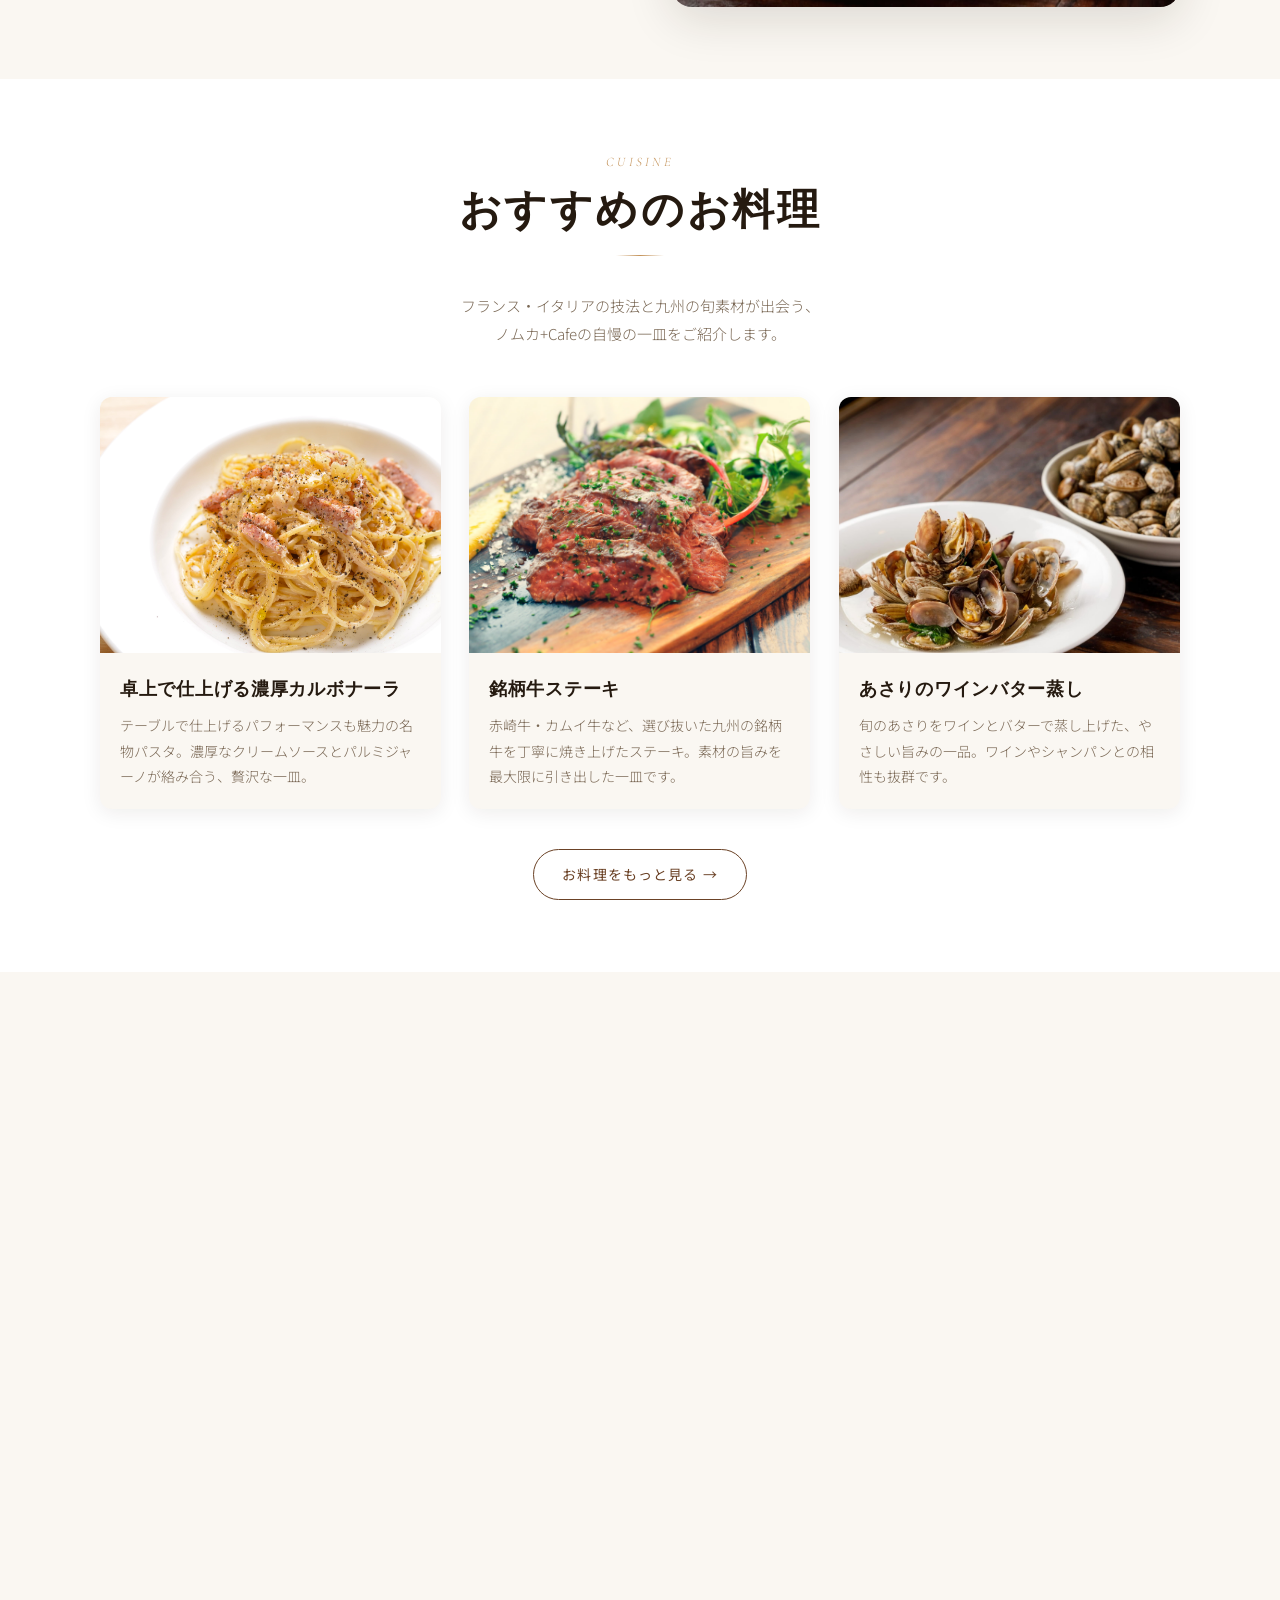
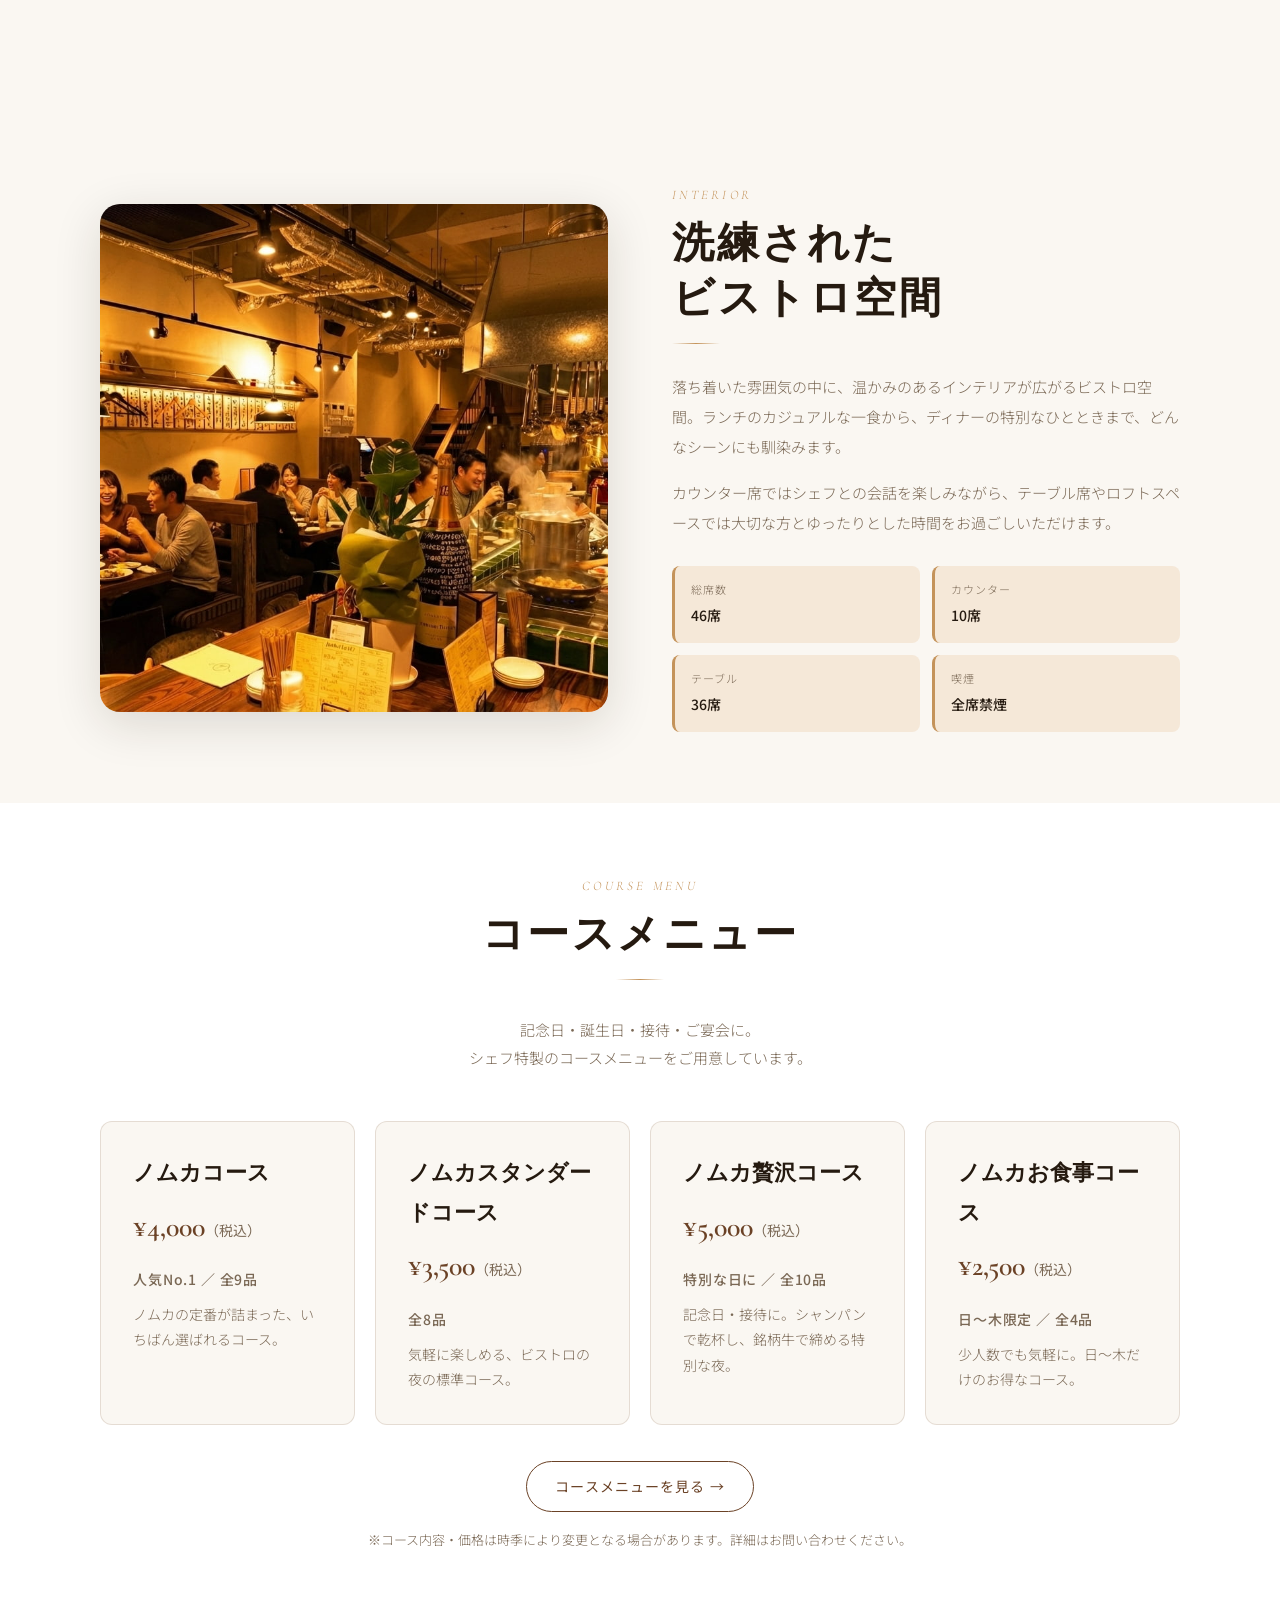
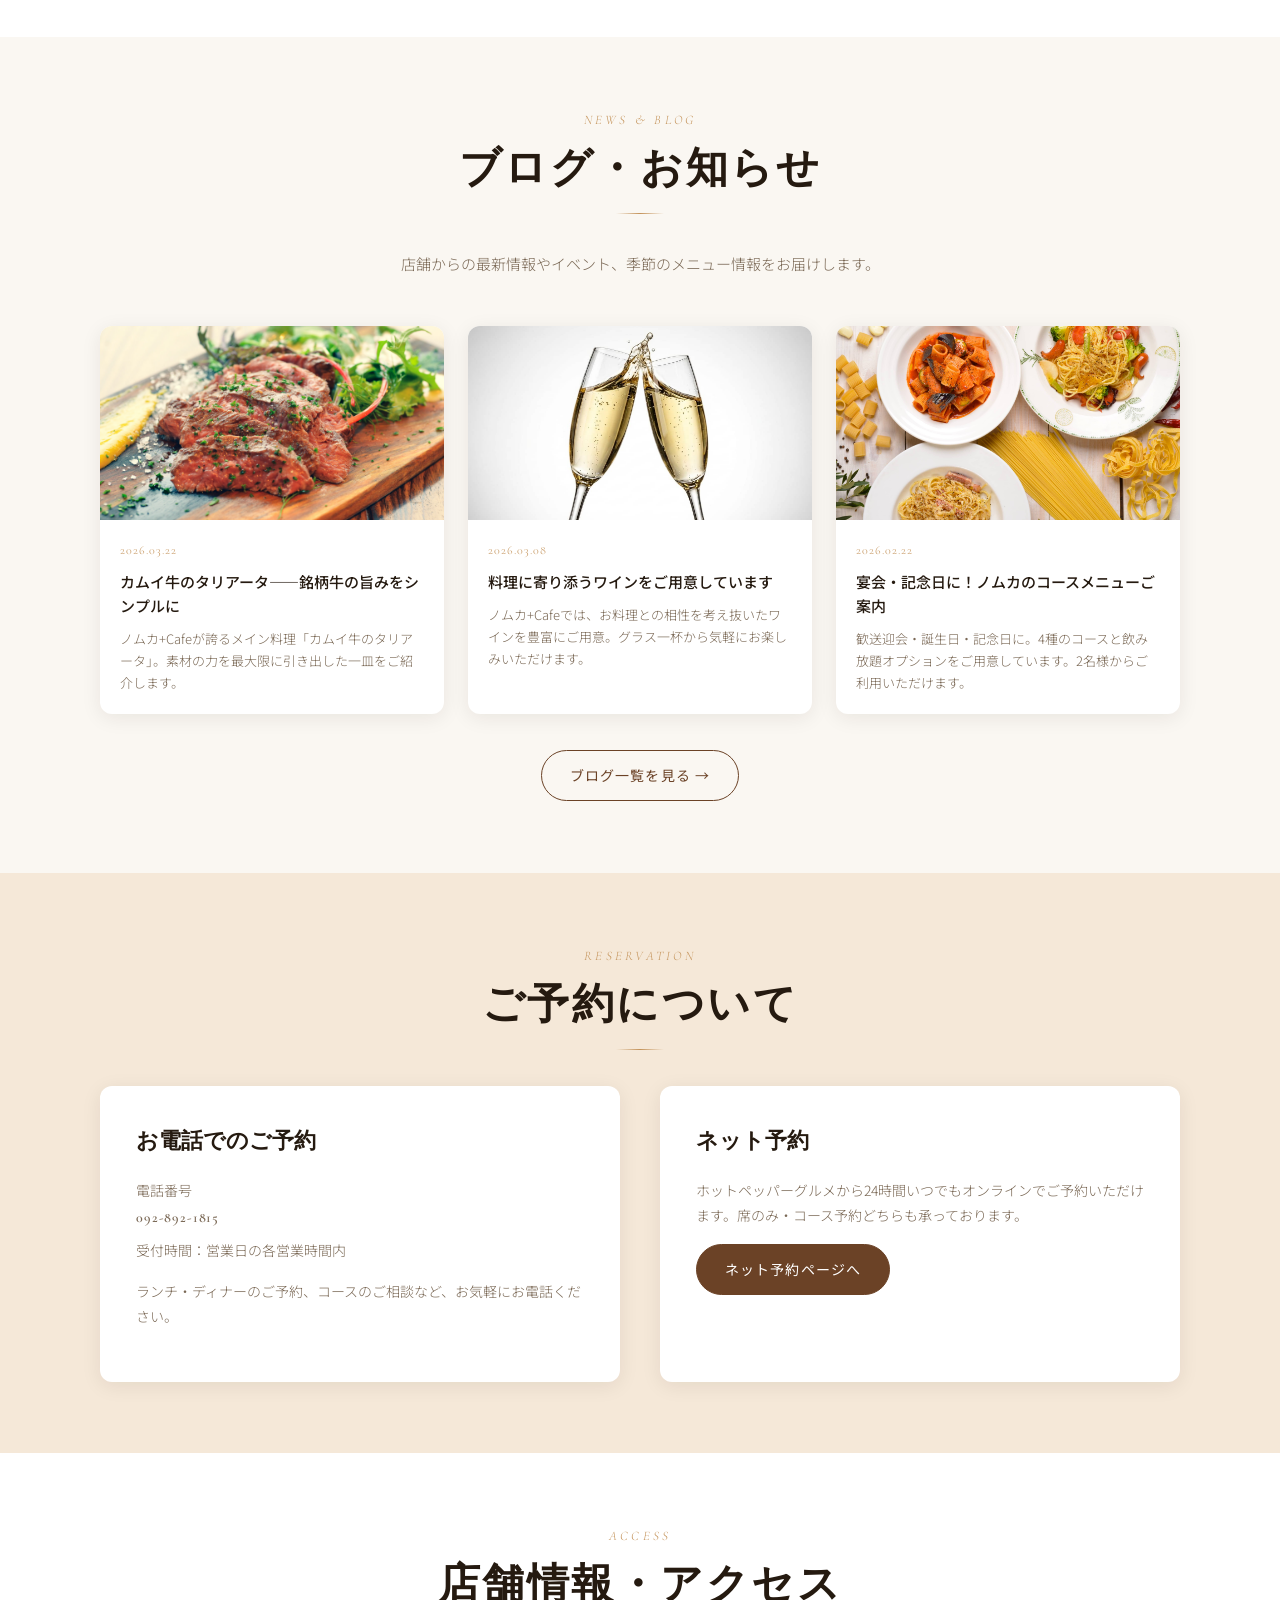
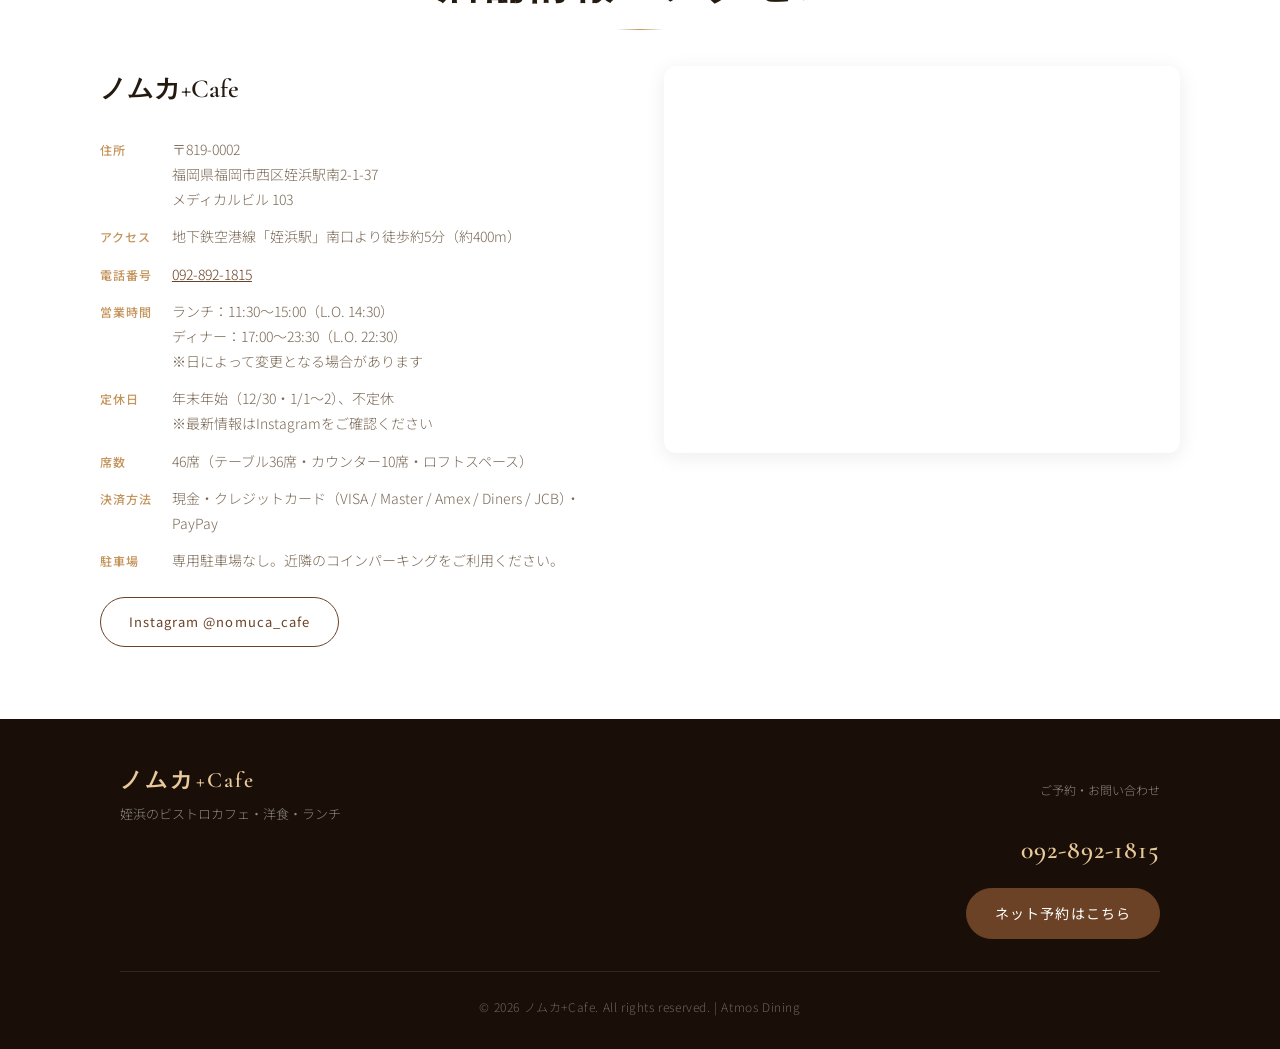
==== commit d7a37f8f: "Set up GA4, sitemap, robots.txt - Replace G-XXXXXXXXXX with G-EHJ7QMNMTC in all 6 HTML files - Add s" ====
--- a/index.html
+++ b/index.html
@@ -2,12 +2,12 @@
 <html lang="ja">
 <head>
 <!-- Google tag (gtag.js) -->
-<script async src="https://www.googletagmanager.com/gtag/js?id=G-XXXXXXXXXX"></script>
+<script async src="https://www.googletagmanager.com/gtag/js?id=G-EHJ7QMNMTC"></script>
 <script>
   window.dataLayer = window.dataLayer || [];
   function gtag(){dataLayer.push(arguments);}
   gtag('js', new Date());
-  gtag('config', 'G-XXXXXXXXXX');
+  gtag('config', 'G-EHJ7QMNMTC');
 </script>
 <meta charset="UTF-8">
 <title>【公式】ノムカ+Cafe｜姪浜のビストロカフェ・洋食・ランチ・ディナー</title>
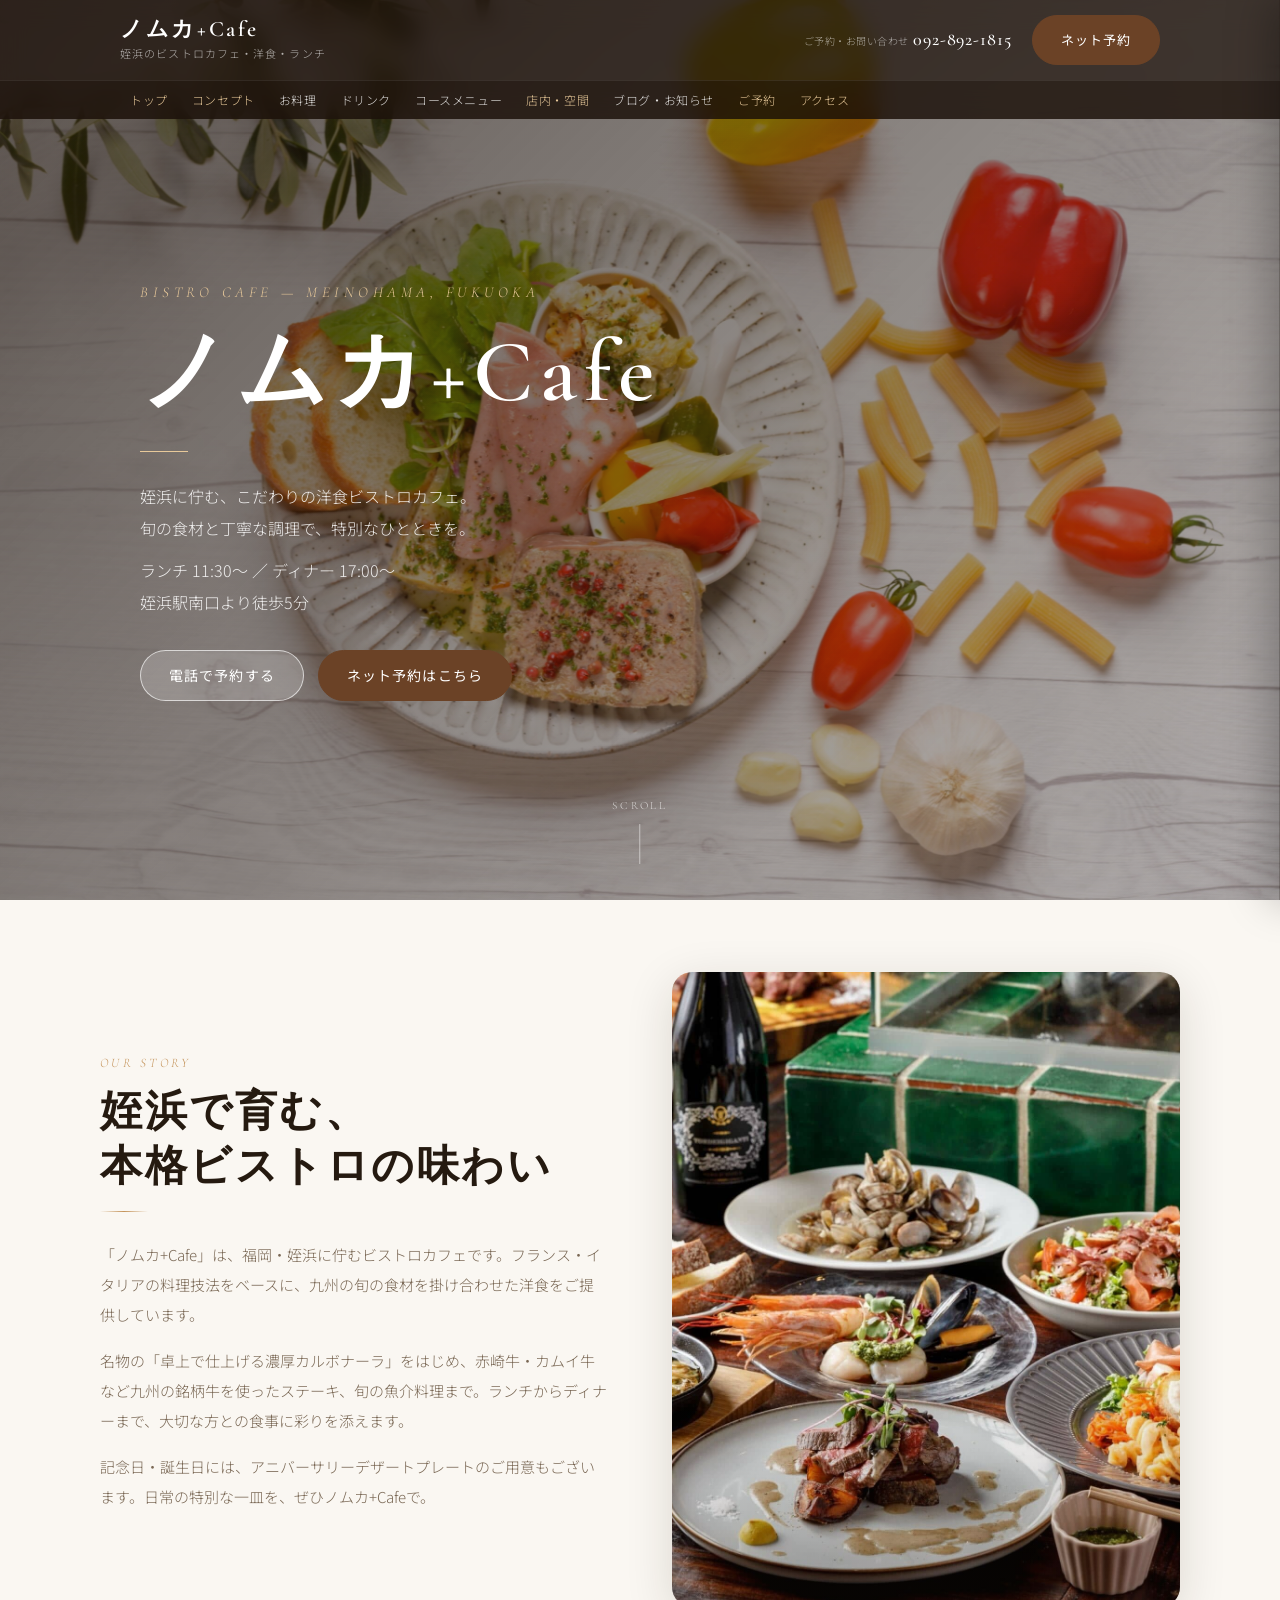
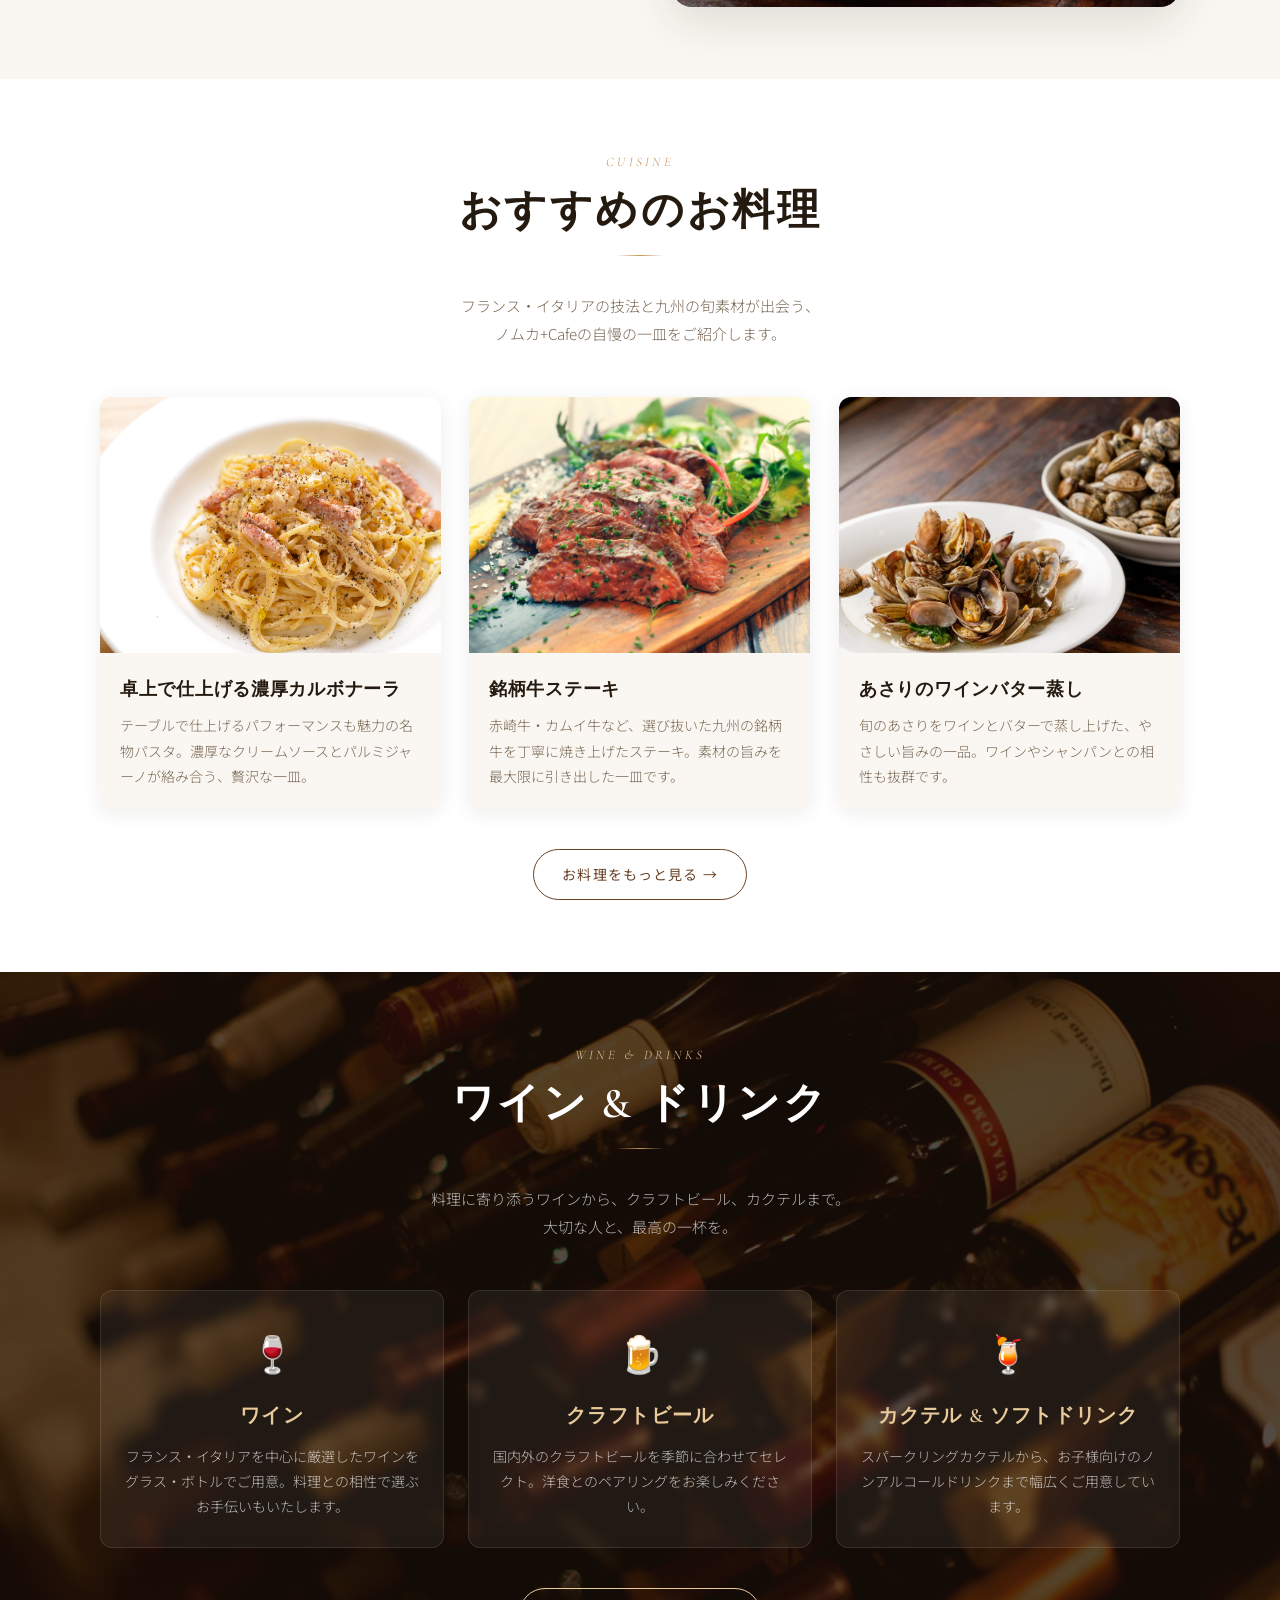
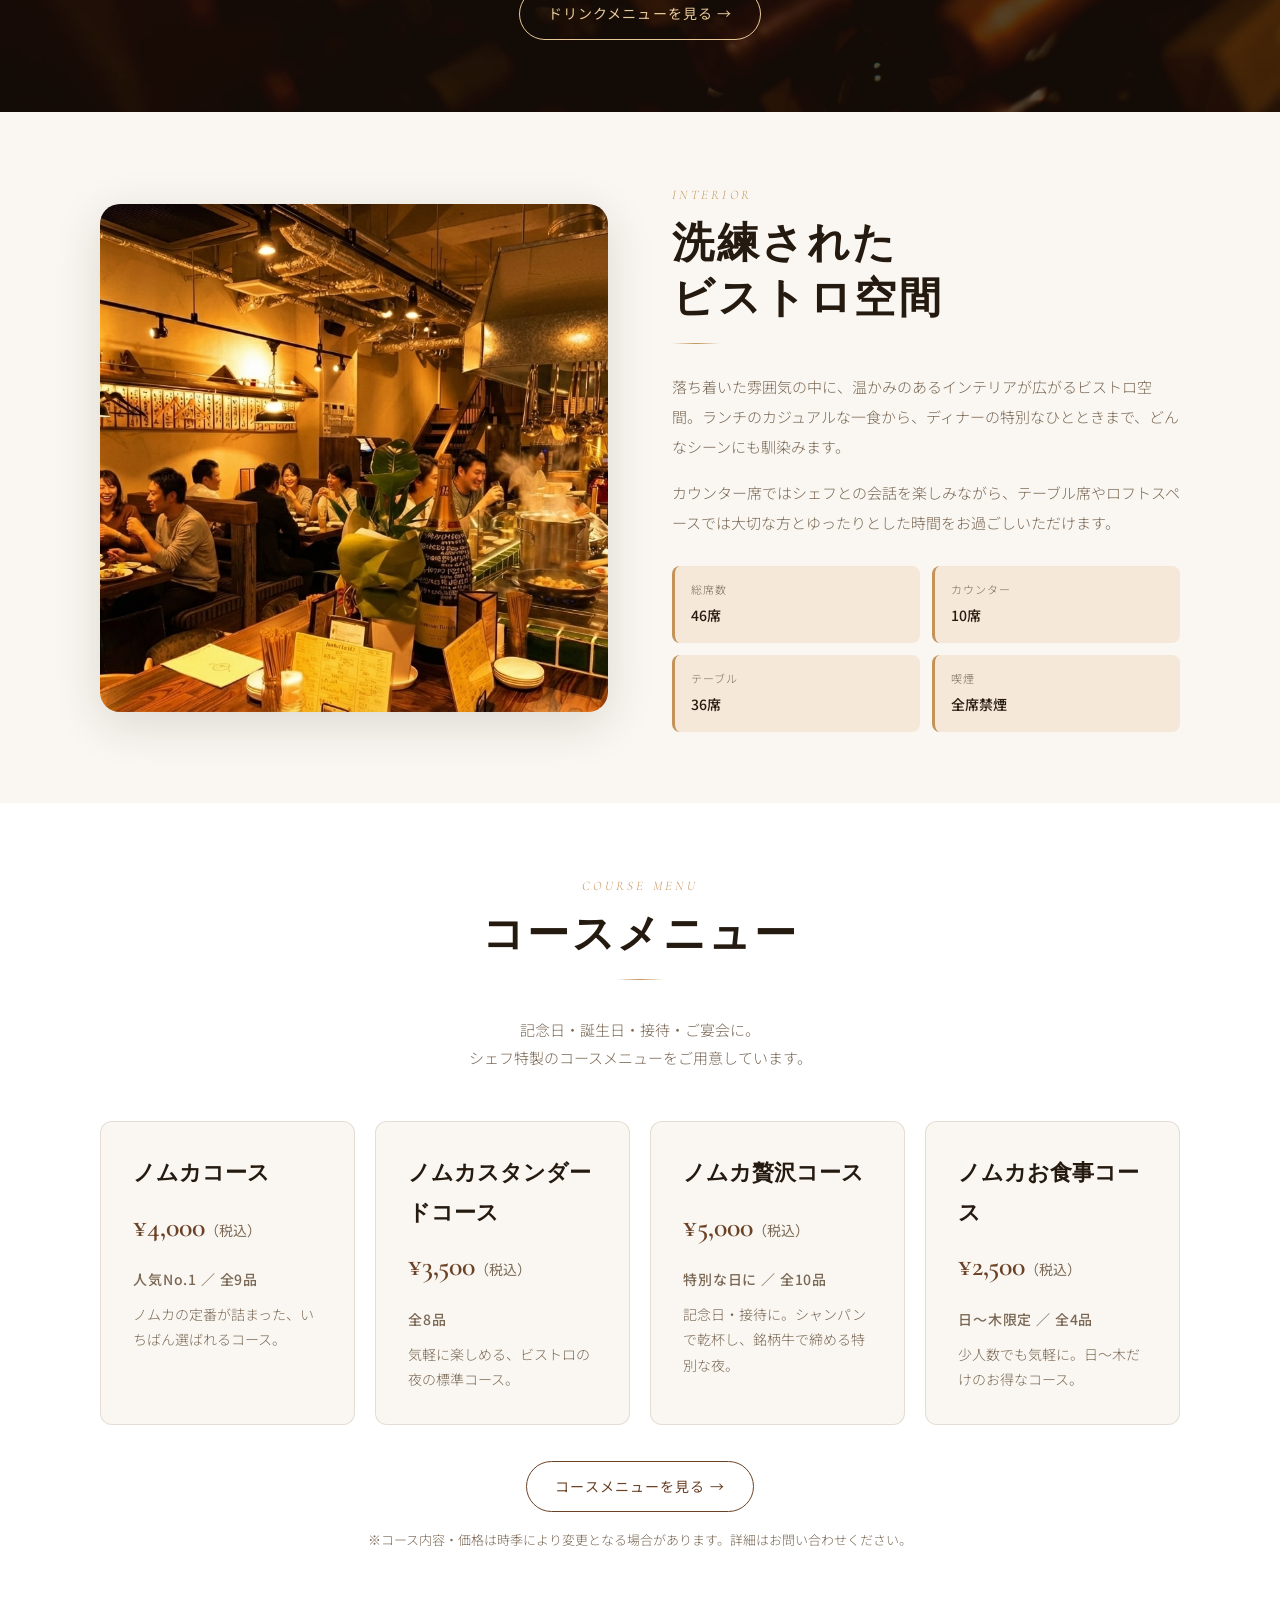
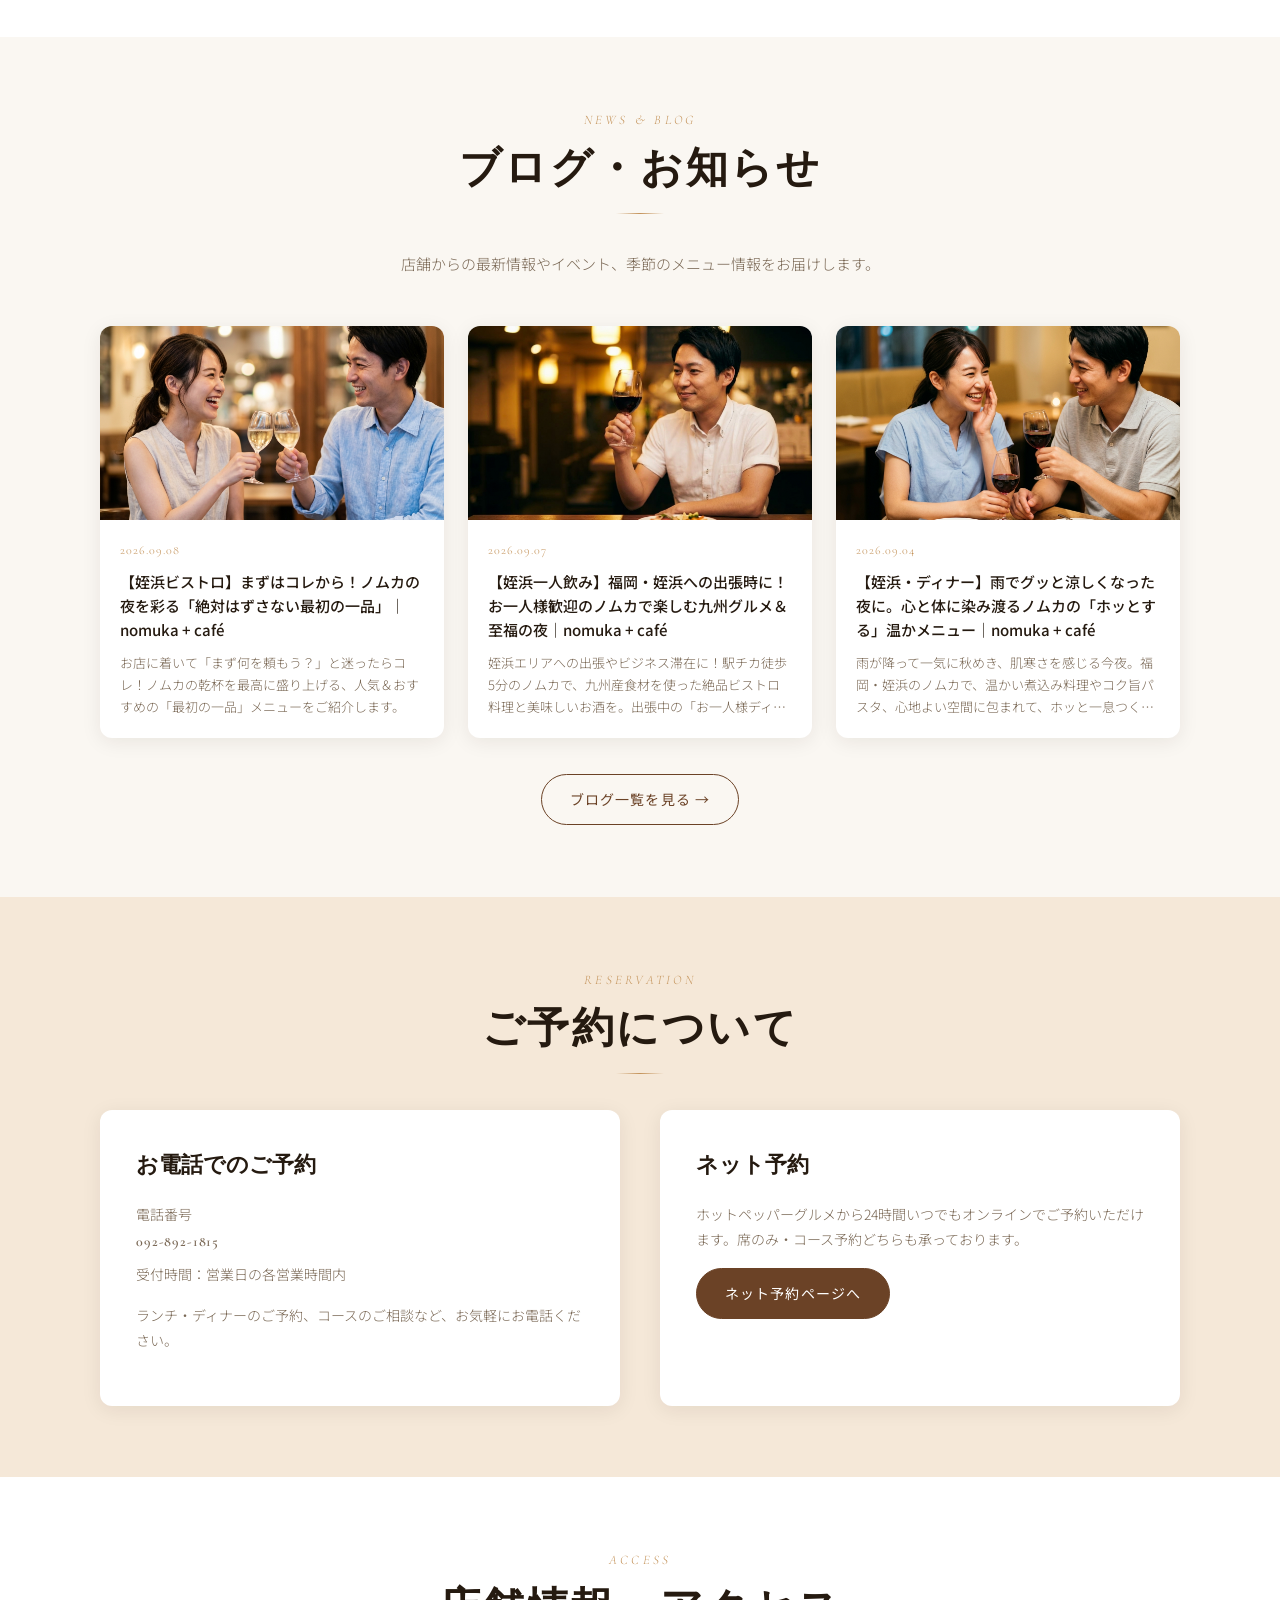
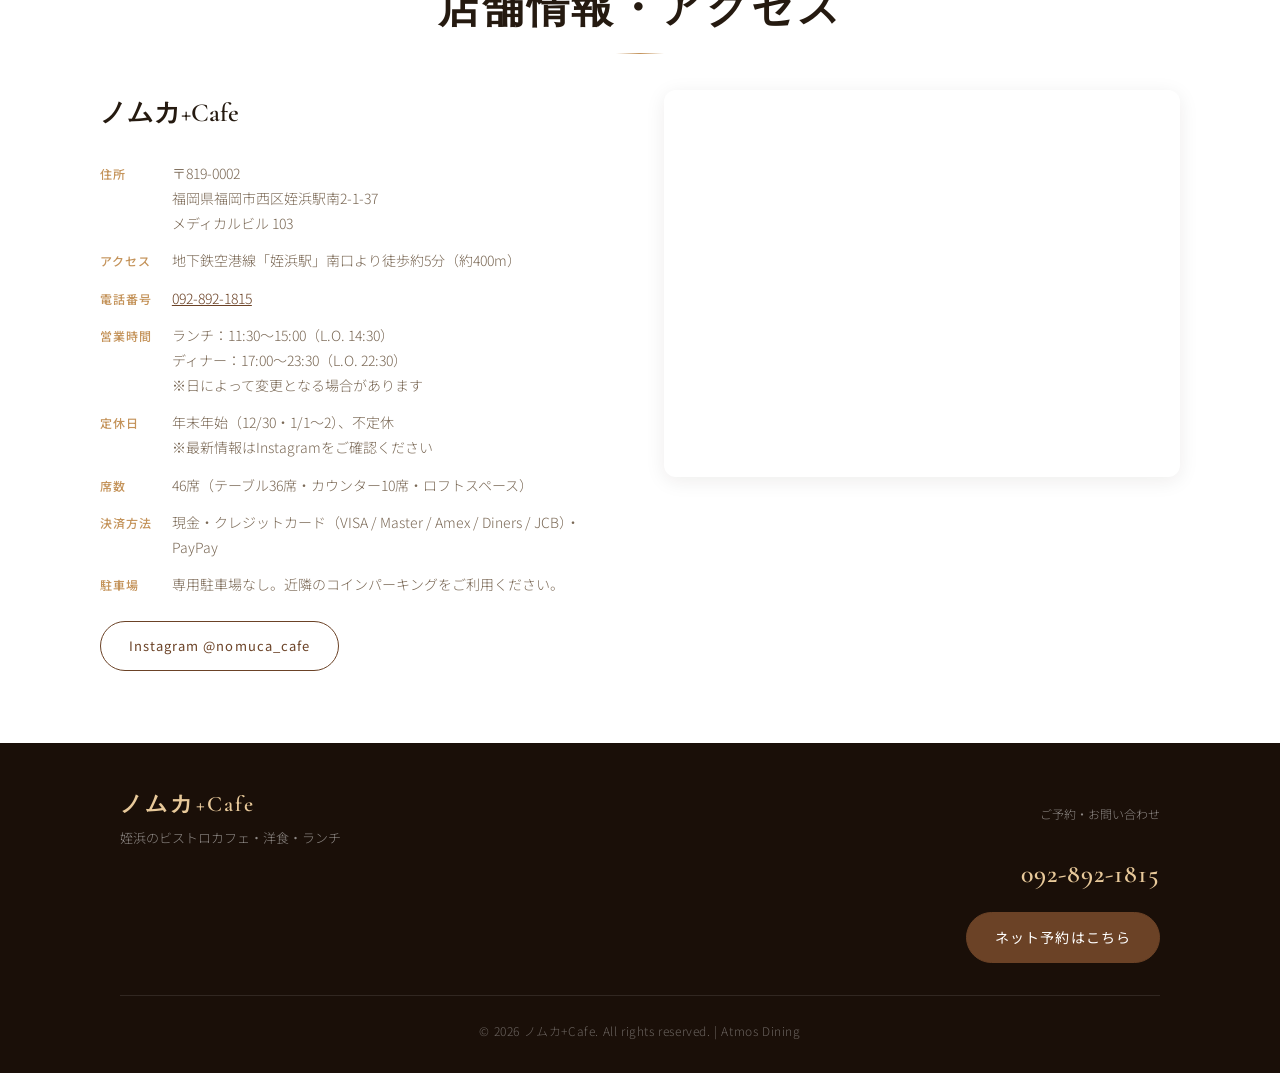
==== commit 3b321f00: "SEO: 内部リンクを絶対パス(/)化・記事ページに動的canonical追加 - partials/header.html ほか: ./index.html 等の相対リンクを / 形式に統一   （" ====
--- a/index.html
+++ b/index.html
@@ -28,12 +28,12 @@
   "@context": "https://schema.org",
   "@type": "Restaurant",
   "name": "ノムカ+Cafe",
-  "image": "https://nomuca-cafe.jp/images/hero-1.jpg",
-  "url": "https://nomuca-cafe.jp/",
+  "image": "https://nomuka-cafe.com/images/hero-1.jpg",
+  "url": "https://nomuka-cafe.com/",
   "telephone": "092-892-1815",
   "servesCuisine": ["イタリアン","フレンチ","洋食","ビストロ","カフェ"],
   "priceRange": "￥￥",
-  "hasMenu": "https://nomuca-cafe.jp/menu.html",
+  "hasMenu": "https://nomuka-cafe.com/menu.html",
   "reservationUrl": "https://www.hotpepper.jp/strJ001162586/",
   "acceptsReservations": true,
   "currenciesAccepted": "JPY",
@@ -151,12 +151,12 @@
 <meta property="og:site_name" content="ノムカ+Cafe">
 <meta property="og:title" content="【公式】ノムカ+Cafe｜姪浜のビストロカフェ・洋食・ランチ・ディナー">
 <meta property="og:description" content="福岡・姪浜のビストロカフェ。濃厚カルボナーラ・銘柄牛ステーキ・旬の洋食。姪浜駅南口より徒歩5分。">
-<meta property="og:url" content="https://nomuca-cafe.jp/">
-<meta property="og:image" content="https://nomuca-cafe.jp/images/hero-1.jpg">
+<meta property="og:url" content="https://nomuka-cafe.com/">
+<meta property="og:image" content="https://nomuka-cafe.com/images/hero-1.jpg">
 <meta property="og:image:width" content="1200">
 <meta property="og:image:height" content="630">
 <meta name="twitter:card" content="summary_large_image">
-<link rel="canonical" href="https://nomuca-cafe.jp/">
+<link rel="canonical" href="https://nomuka-cafe.com/">
 </head>
 
 <body class="is-home" data-page="home">
@@ -265,7 +265,7 @@
       </div>
 
       <div class="more-link" style="margin-top:40px;">
-        <a href="./menu.html" class="btn-secondary">お料理をもっと見る →</a>
+        <a href="/menu.html" class="btn-secondary">お料理をもっと見る →</a>
       </div>
     </div>
   </section>
@@ -300,7 +300,7 @@
       </div>
 
       <div class="more-link">
-        <a href="./drink.html" class="btn-secondary" style="color:#E8C99A;border-color:#E8C99A;">ドリンクメニューを見る →</a>
+        <a href="/drink.html" class="btn-secondary" style="color:#E8C99A;border-color:#E8C99A;">ドリンクメニューを見る →</a>
       </div>
     </div>
   </section>
@@ -379,7 +379,7 @@
       </div>
 
       <div class="more-link" style="margin-top:36px;">
-        <a href="./course.html" class="btn-secondary">コースメニューを見る →</a>
+        <a href="/course.html" class="btn-secondary">コースメニューを見る →</a>
       </div>
       <p style="text-align:center;font-size:13px;color:var(--text-sub);margin-top:16px;">
         ※コース内容・価格は時季により変更となる場合があります。詳細はお問い合わせください。
@@ -397,7 +397,7 @@
 
       <div class="blog-grid stagger" id="blog-latest-grid">
         <article class="blog-card">
-          <a href="./blog/index.html">
+          <a href="/blog/">
             <div class="blog-image"></div>
             <div class="blog-body">
               <h3 class="blog-title">ブログ一覧を見る</h3>
@@ -408,7 +408,7 @@
       </div>
 
       <div class="more-link" style="margin-top:36px;">
-        <a href="./blog/index.html" class="btn-secondary">ブログ一覧を見る →</a>
+        <a href="/blog/" class="btn-secondary">ブログ一覧を見る →</a>
       </div>
     </div>
   </section>
@@ -488,7 +488,7 @@
         const el  = document.createElement('article');
         el.className = 'blog-card';
         el.innerHTML = `
-          <a href="./blog/posts/post.html?slug=${encodeURIComponent(p.slug)}">
+          <a href="/blog/posts/post.html?slug=${encodeURIComponent(p.slug)}">
             <div class="blog-image" style="${bg}"></div>
             <div class="blog-body">
               <time class="blog-date" datetime="${esc(p.date)}">${fmtDate(p.date)}</time>
@@ -502,7 +502,7 @@
     .catch(() => {
       grid.innerHTML = `
         <article class="blog-card">
-          <a href="./blog/index.html">
+          <a href="/blog/">
             <div class="blog-image"></div>
             <div class="blog-body">
               <h3 class="blog-title">ブログ一覧を見る</h3>
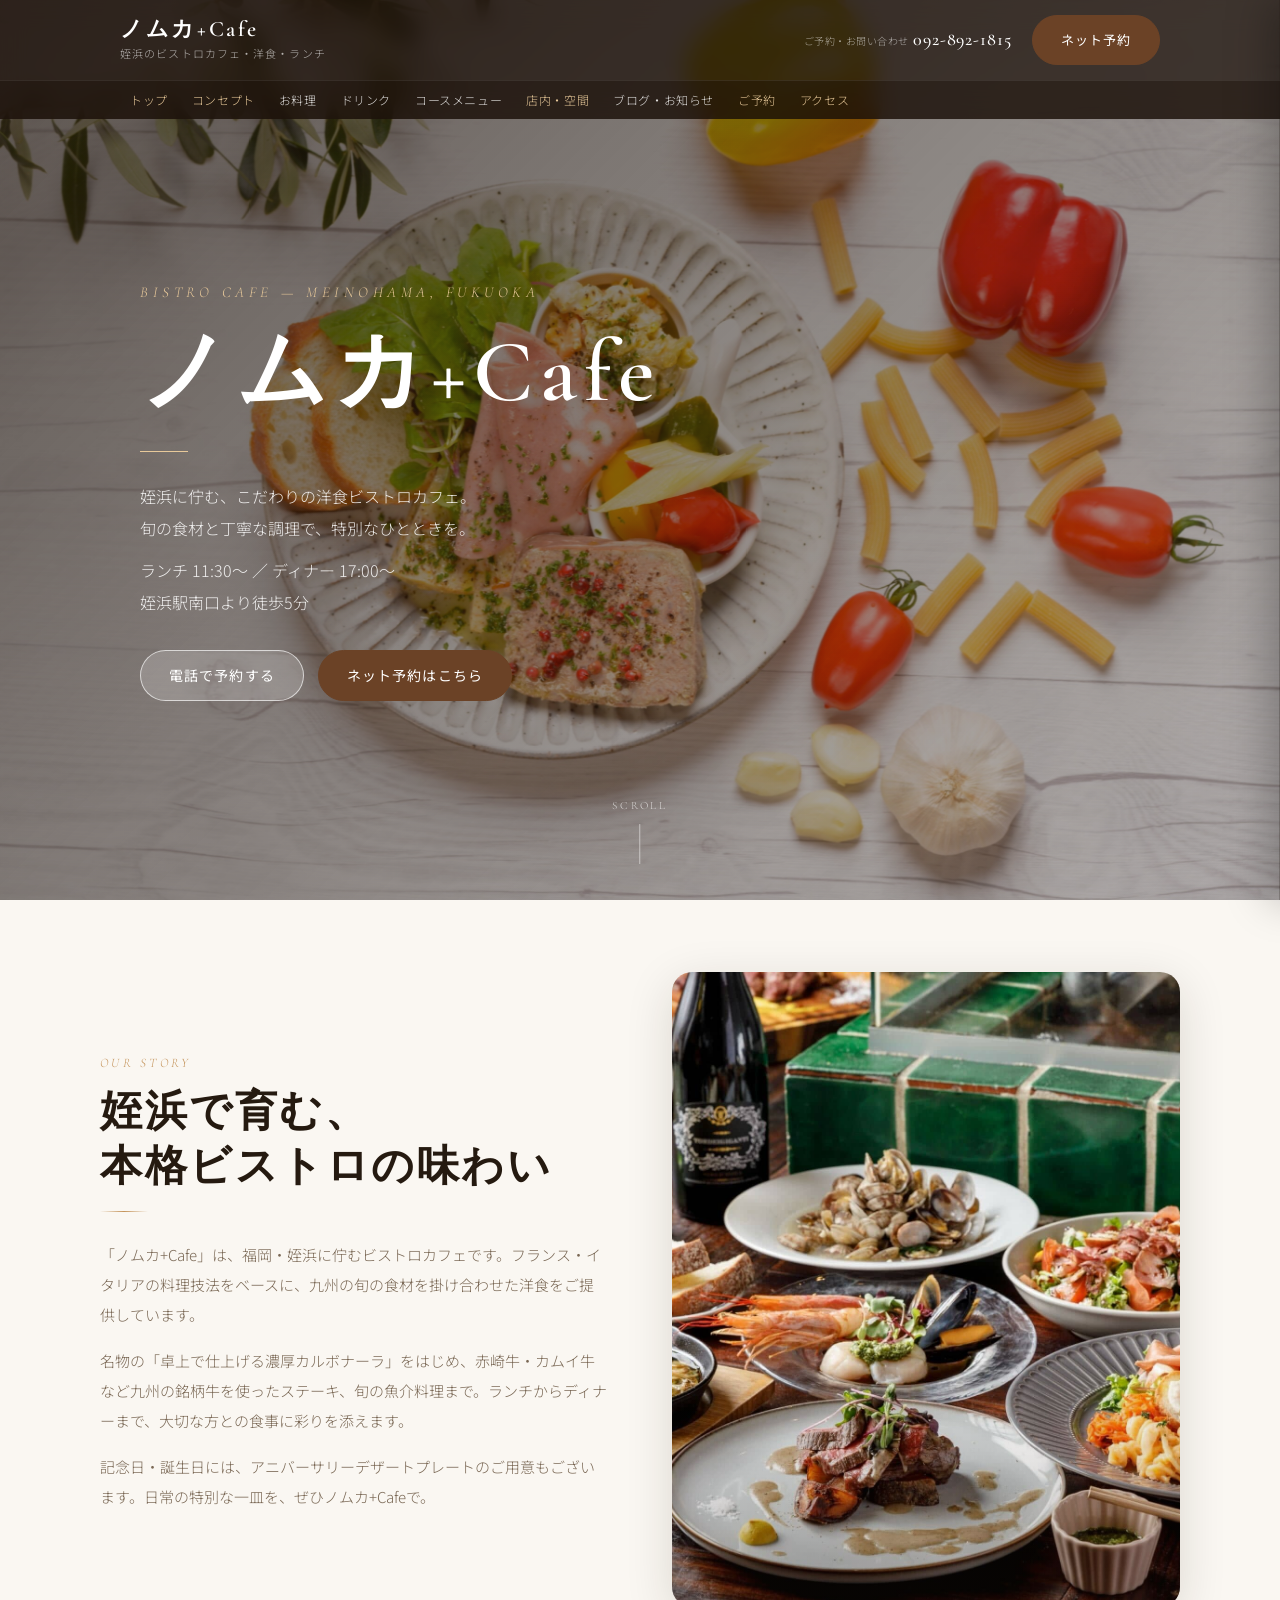
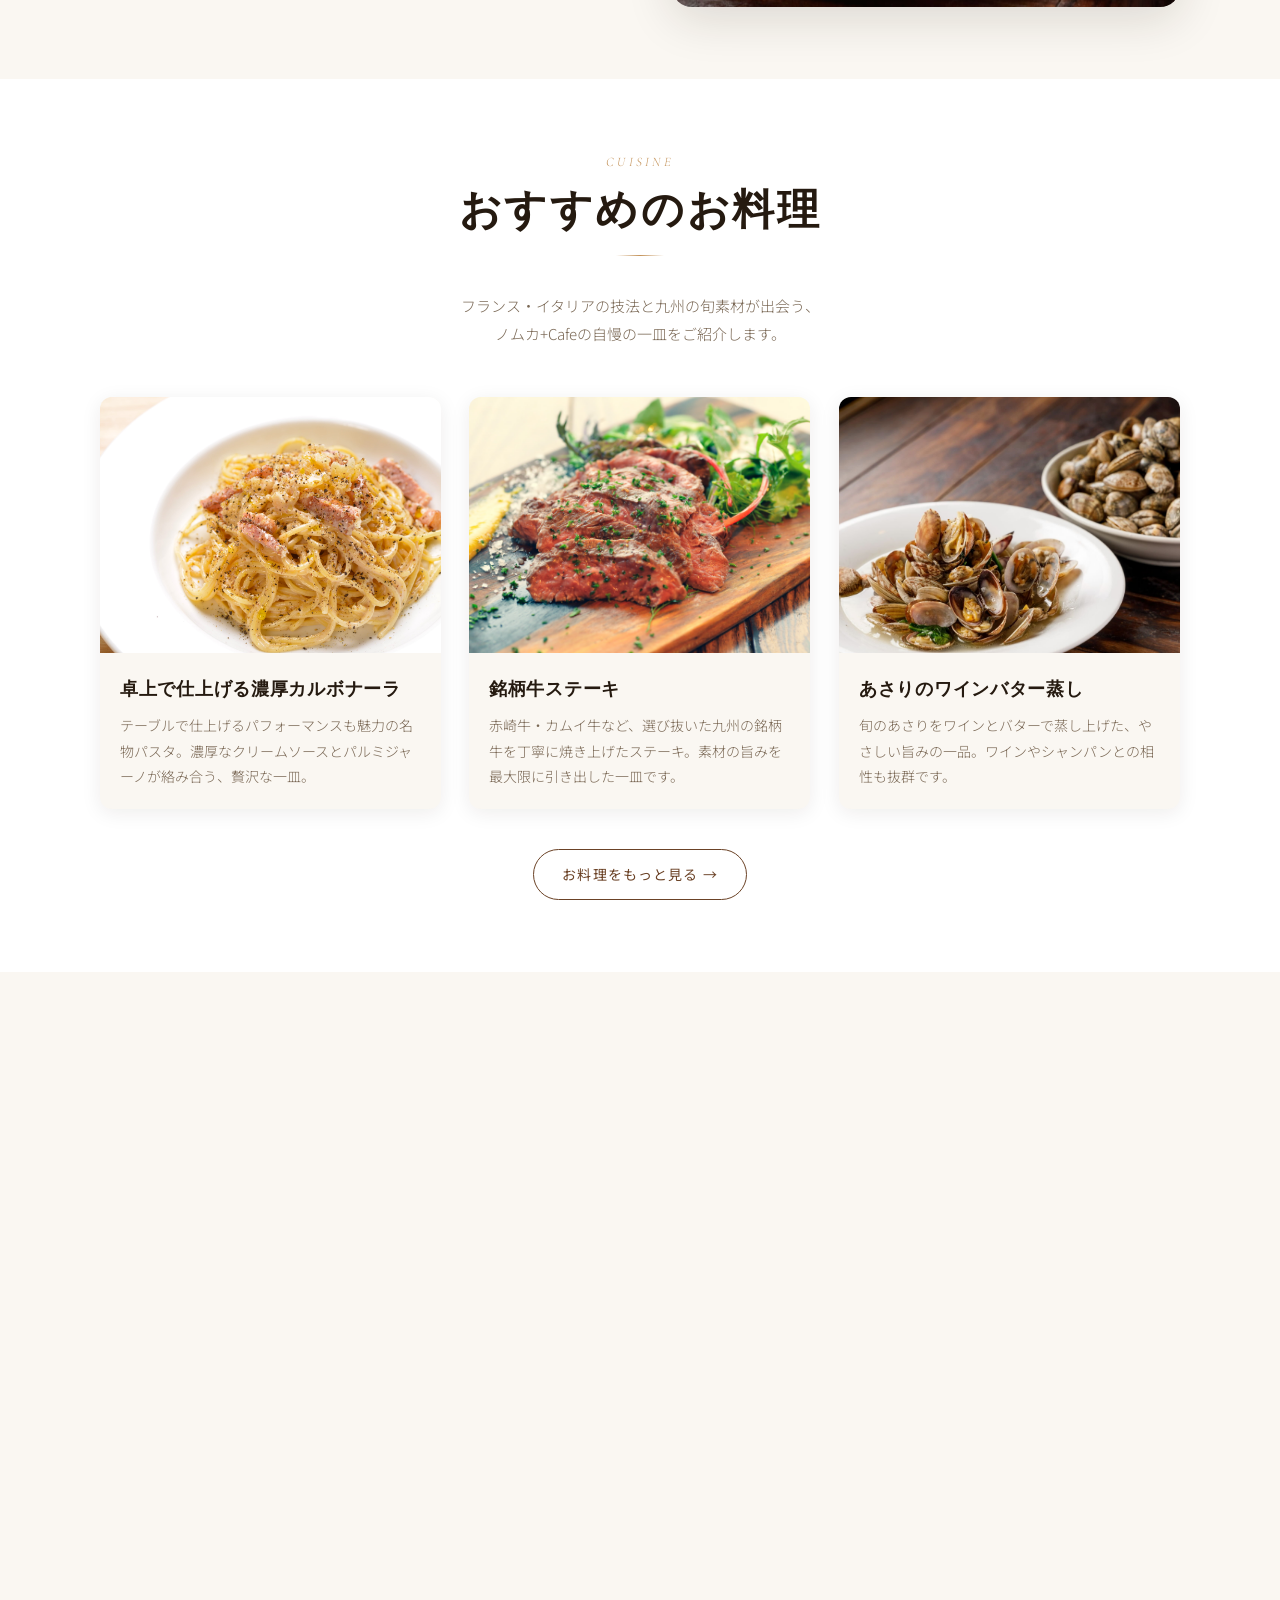
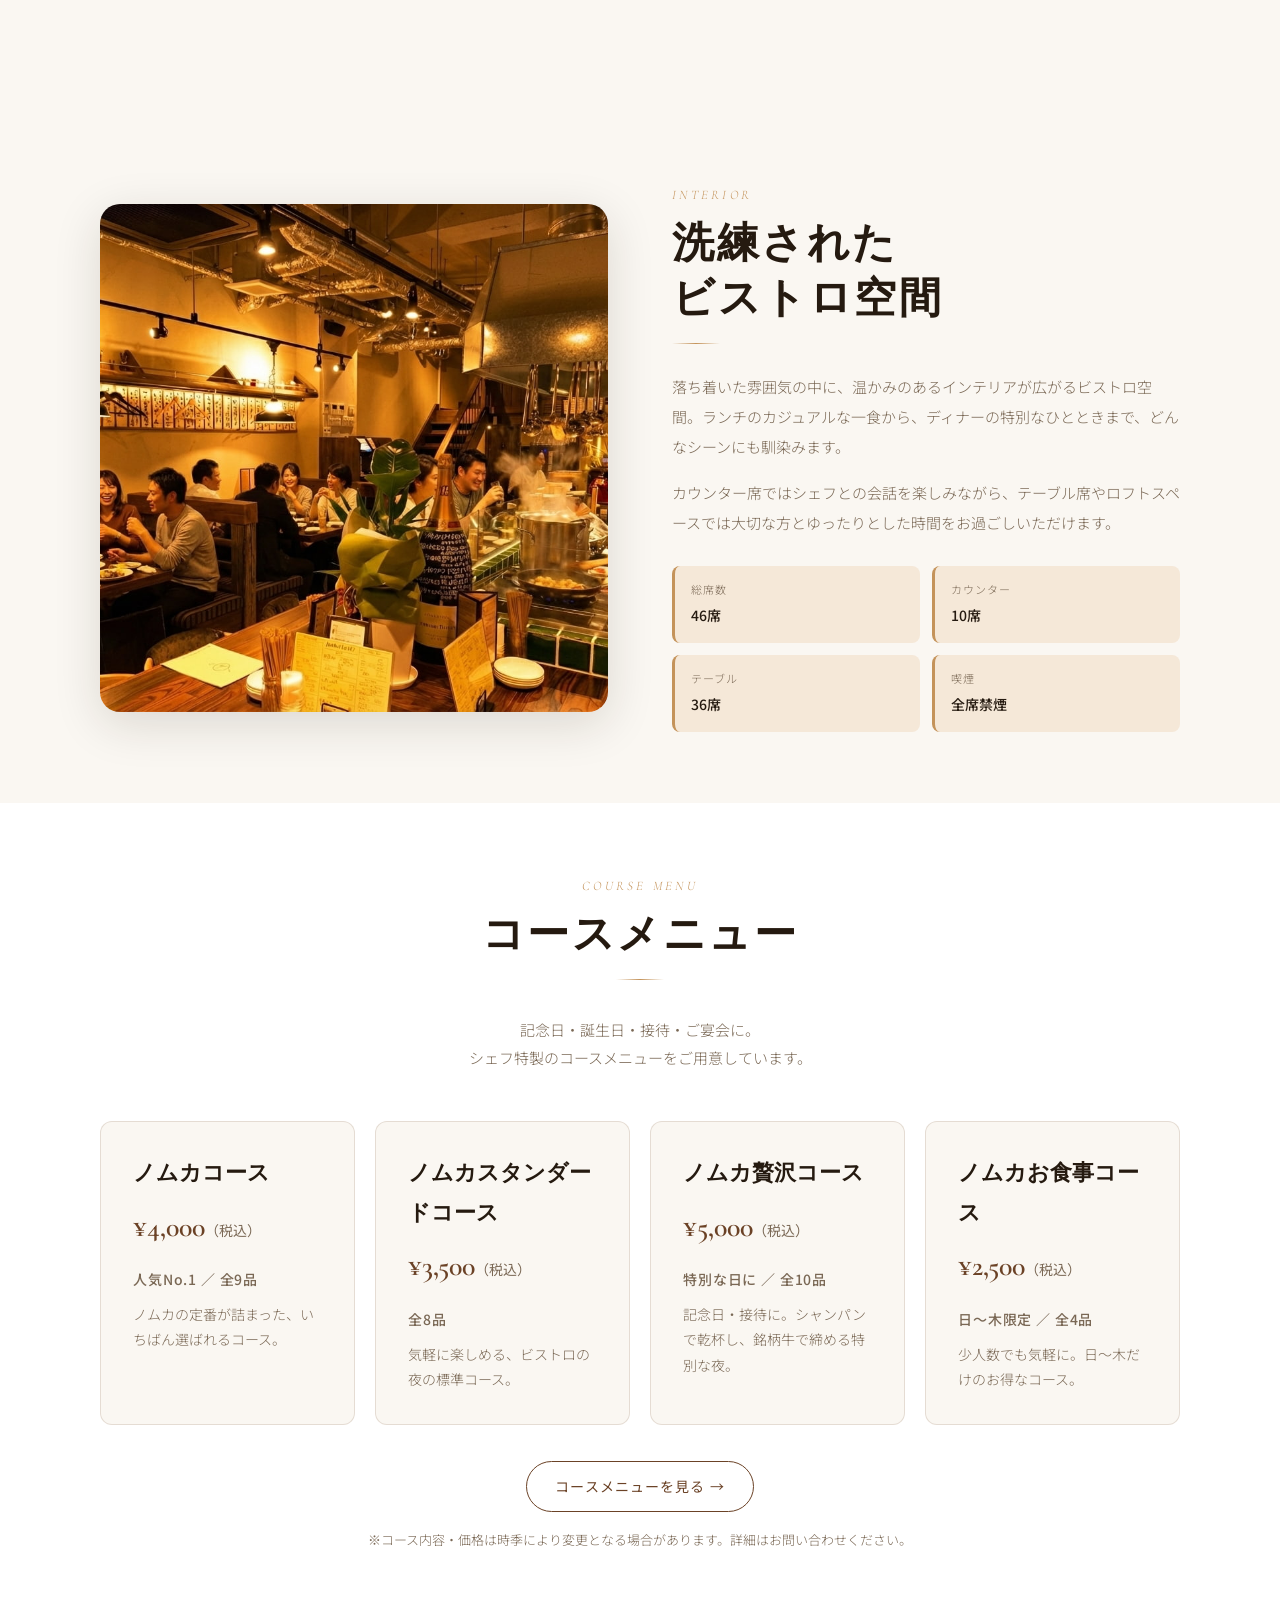
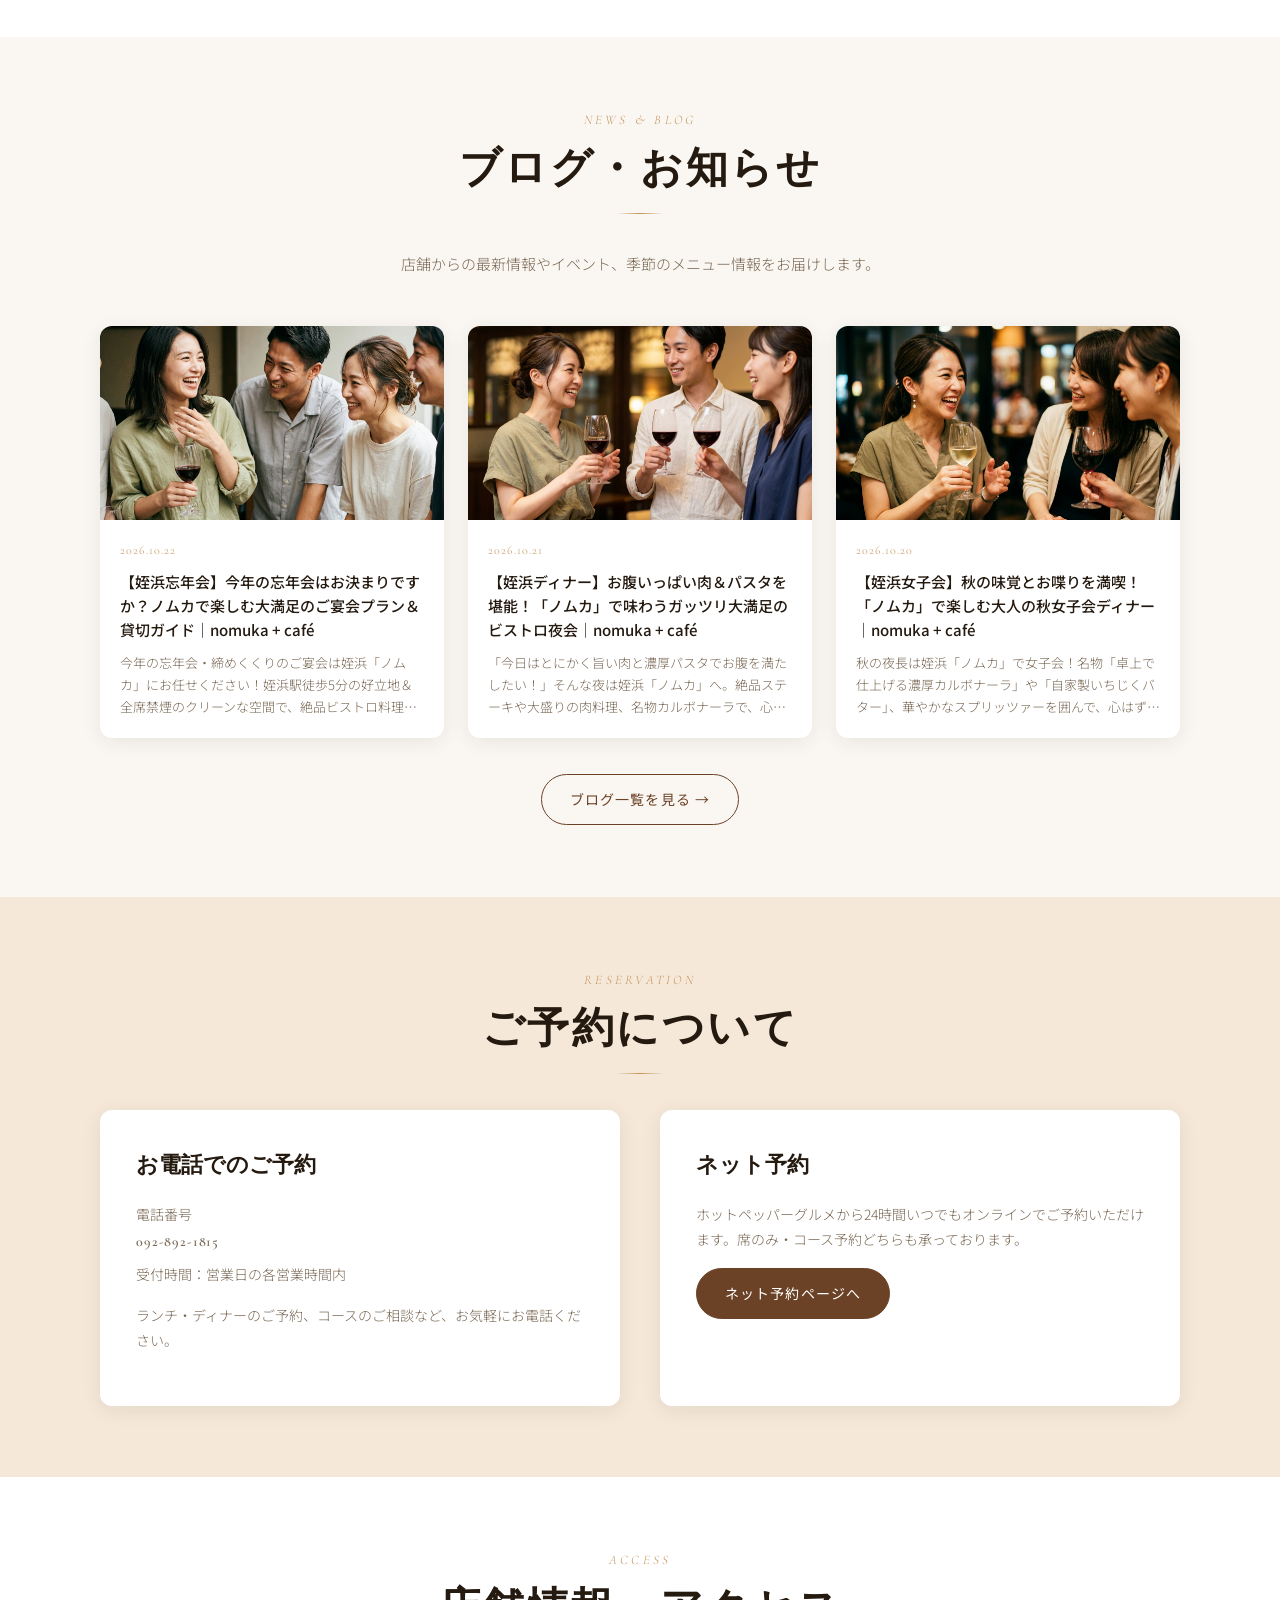
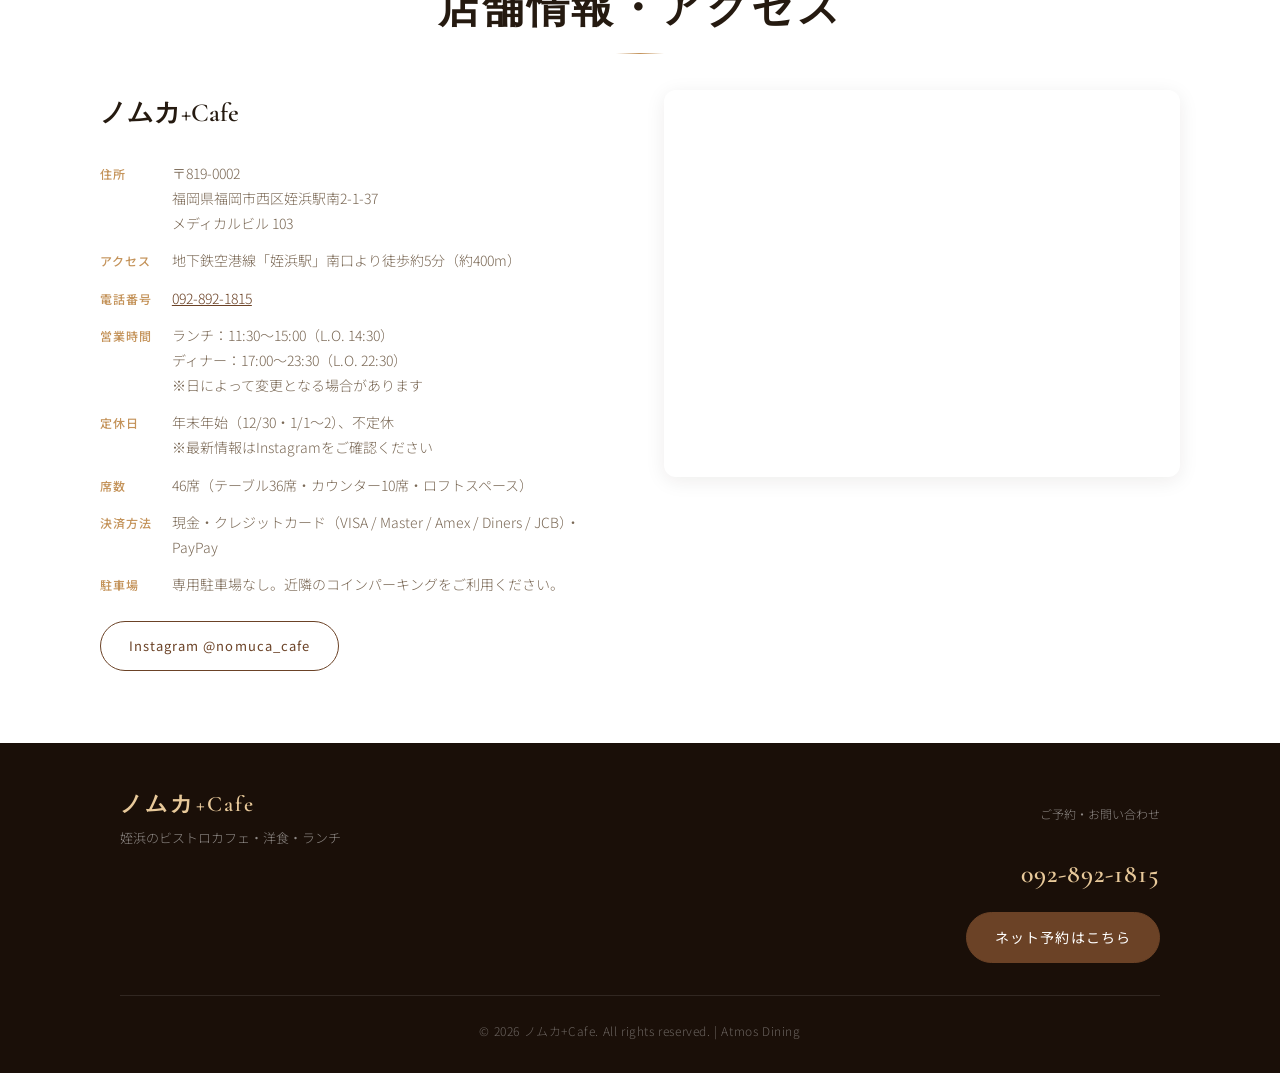
==== commit c23081e4: "Harden blog rendering and update CMS without changing employee publishing" ====
--- a/index.html
+++ b/index.html
@@ -157,6 +157,7 @@
 <meta property="og:image:height" content="630">
 <meta name="twitter:card" content="summary_large_image">
 <link rel="canonical" href="https://nomuka-cafe.com/">
+<script src="vendor/blog-security.js"></script>
 </head>
 
 <body class="is-home" data-page="home">
@@ -484,7 +485,7 @@
               .replace(/^\.\.\//, './')      // ../images/ → ./images/
               .replace(/^\.\/(?!images)/, './blog/')  // ./xxx → ./blog/xxx (images以外)
           : '';
-        const bg  = img ? `background-image:url('${esc(img)}');` : '';
+        const bg  = img ? `background-image:url('${esc(BlogSecurity.imageURL(img))}');` : '';
         const el  = document.createElement('article');
         el.className = 'blog-card';
         el.innerHTML = `
